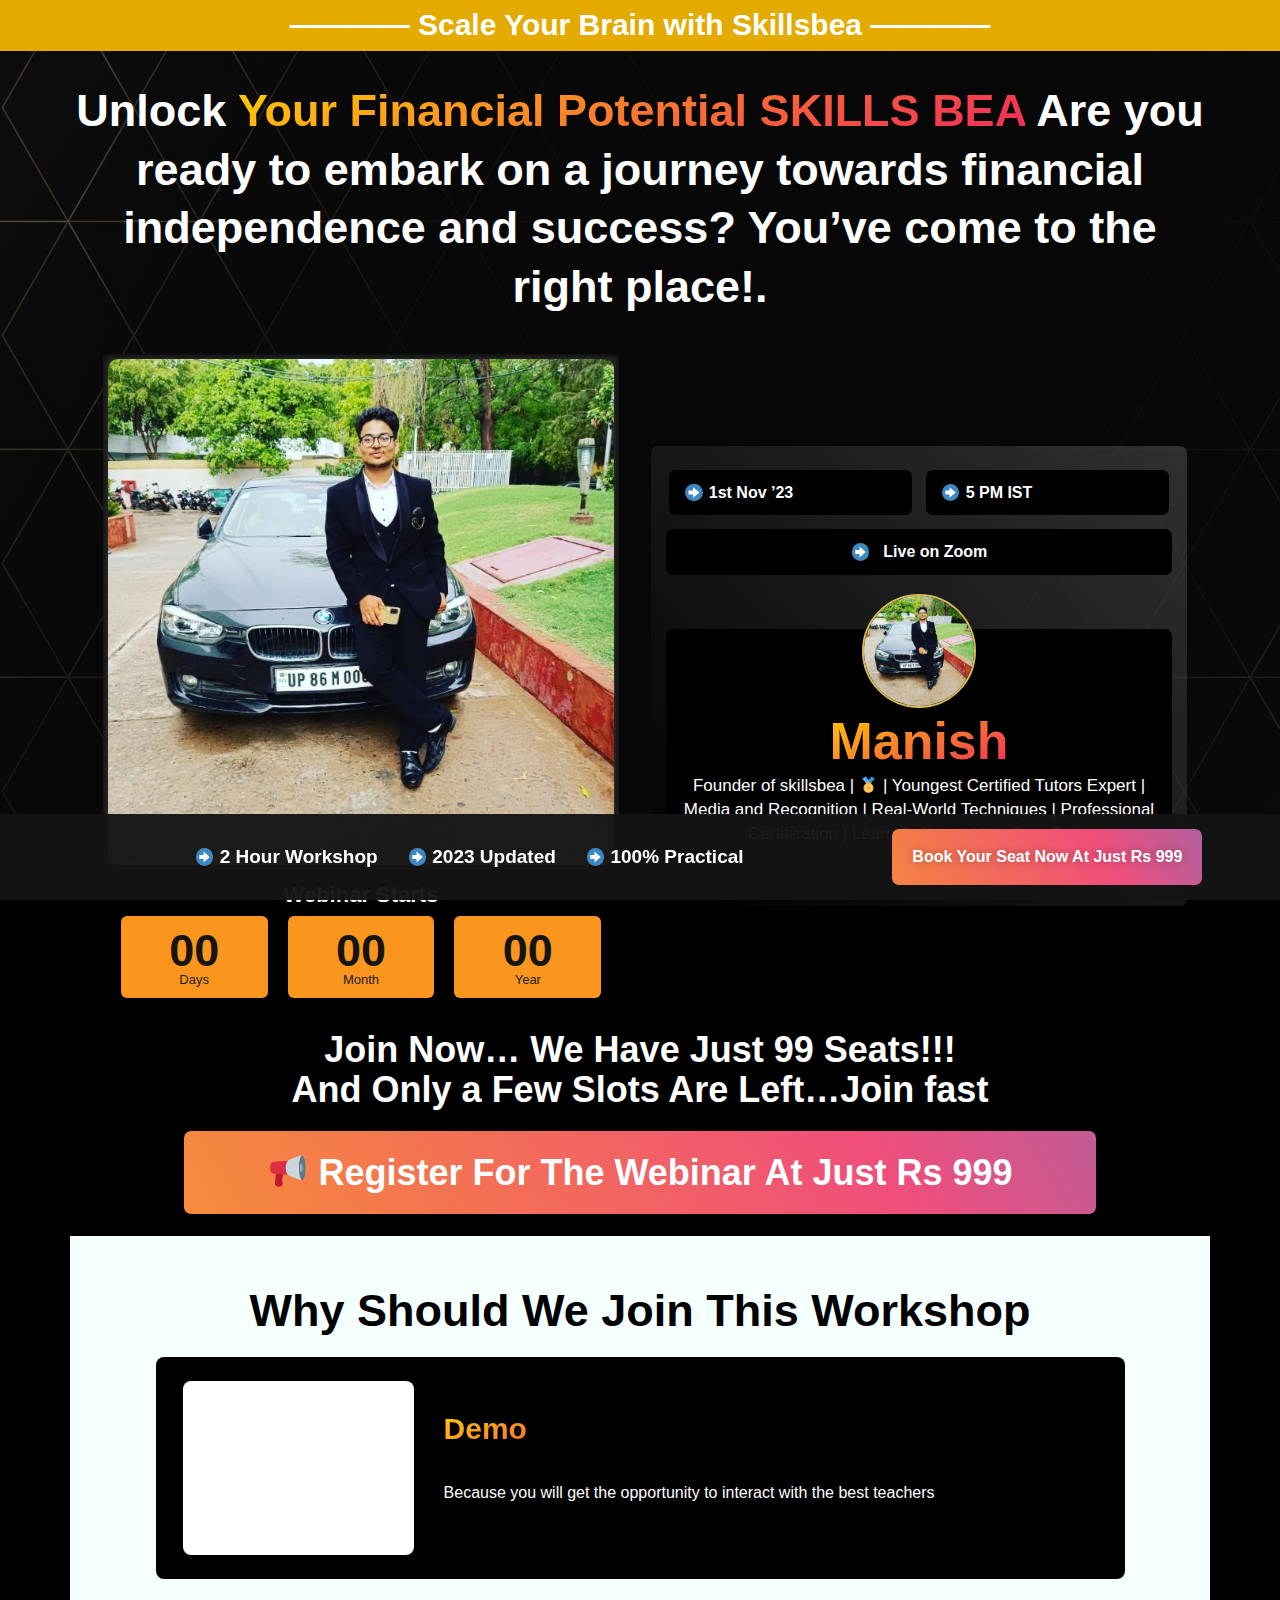
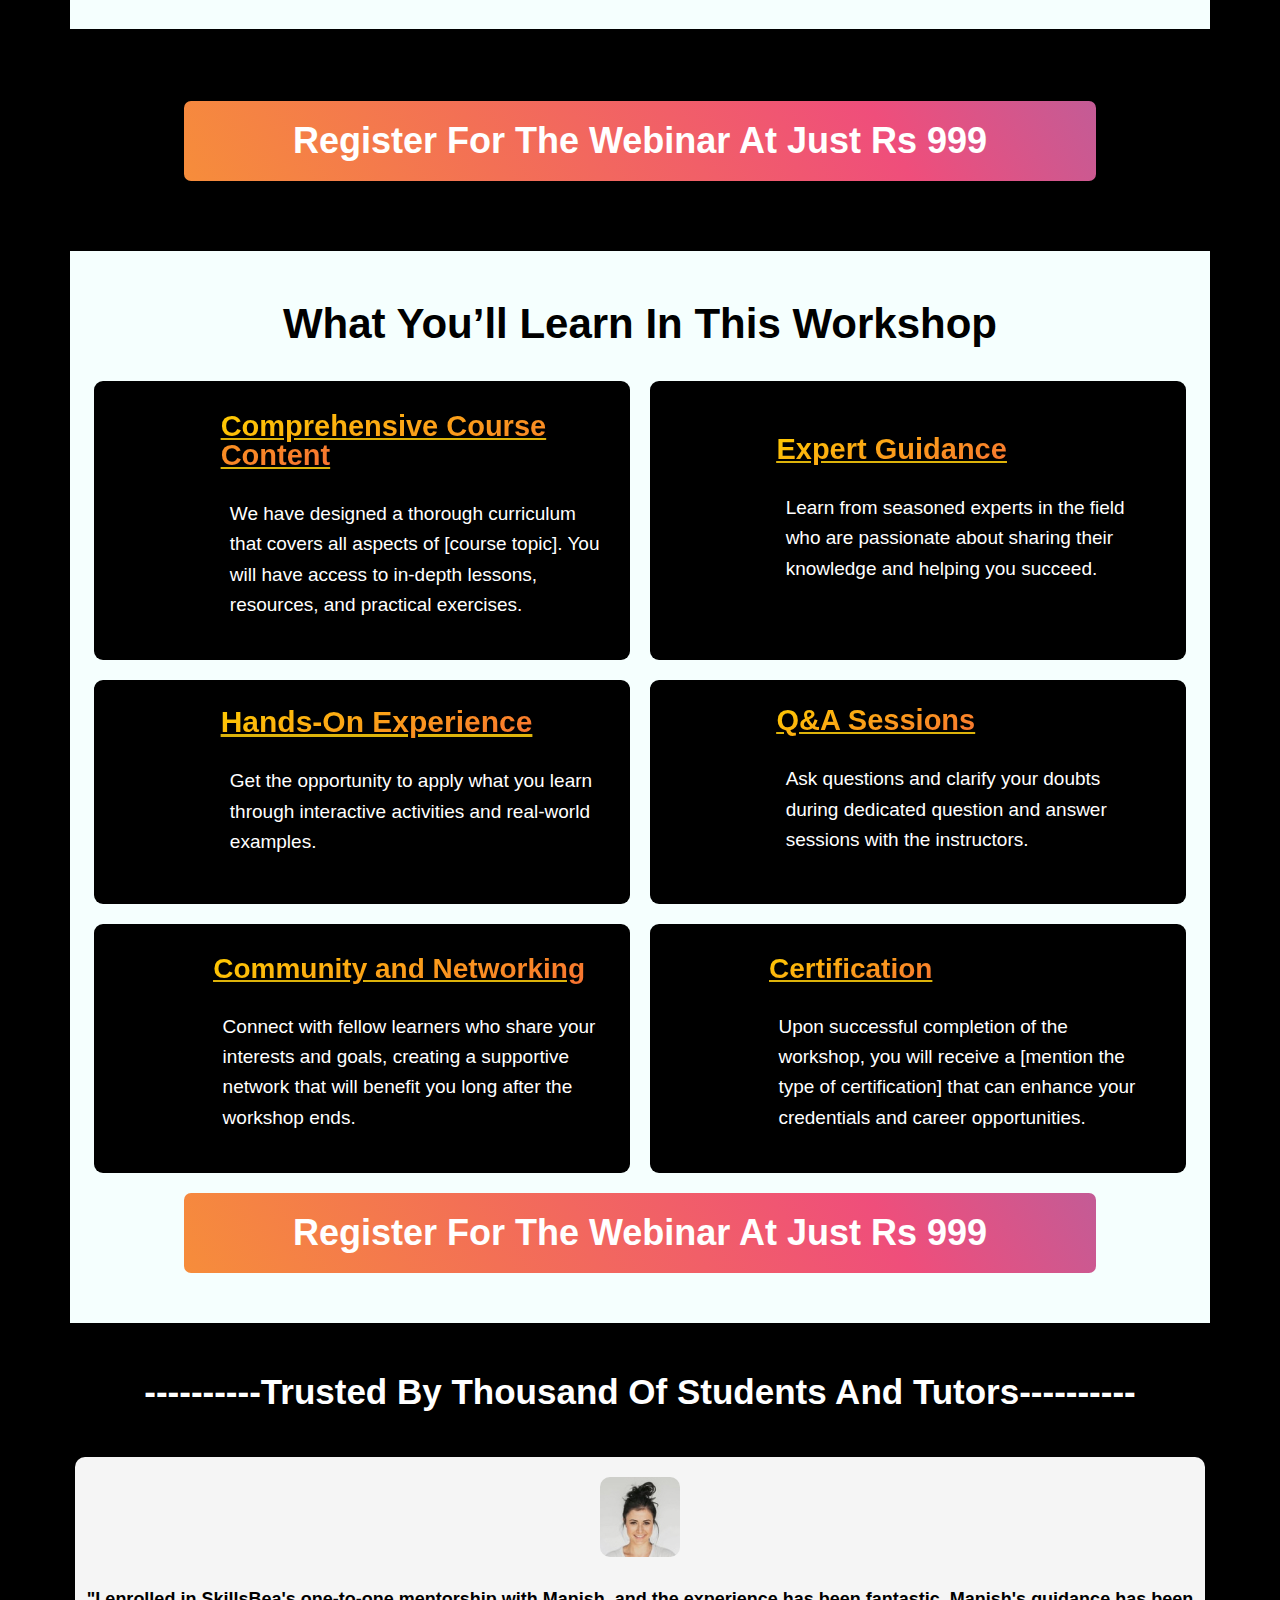
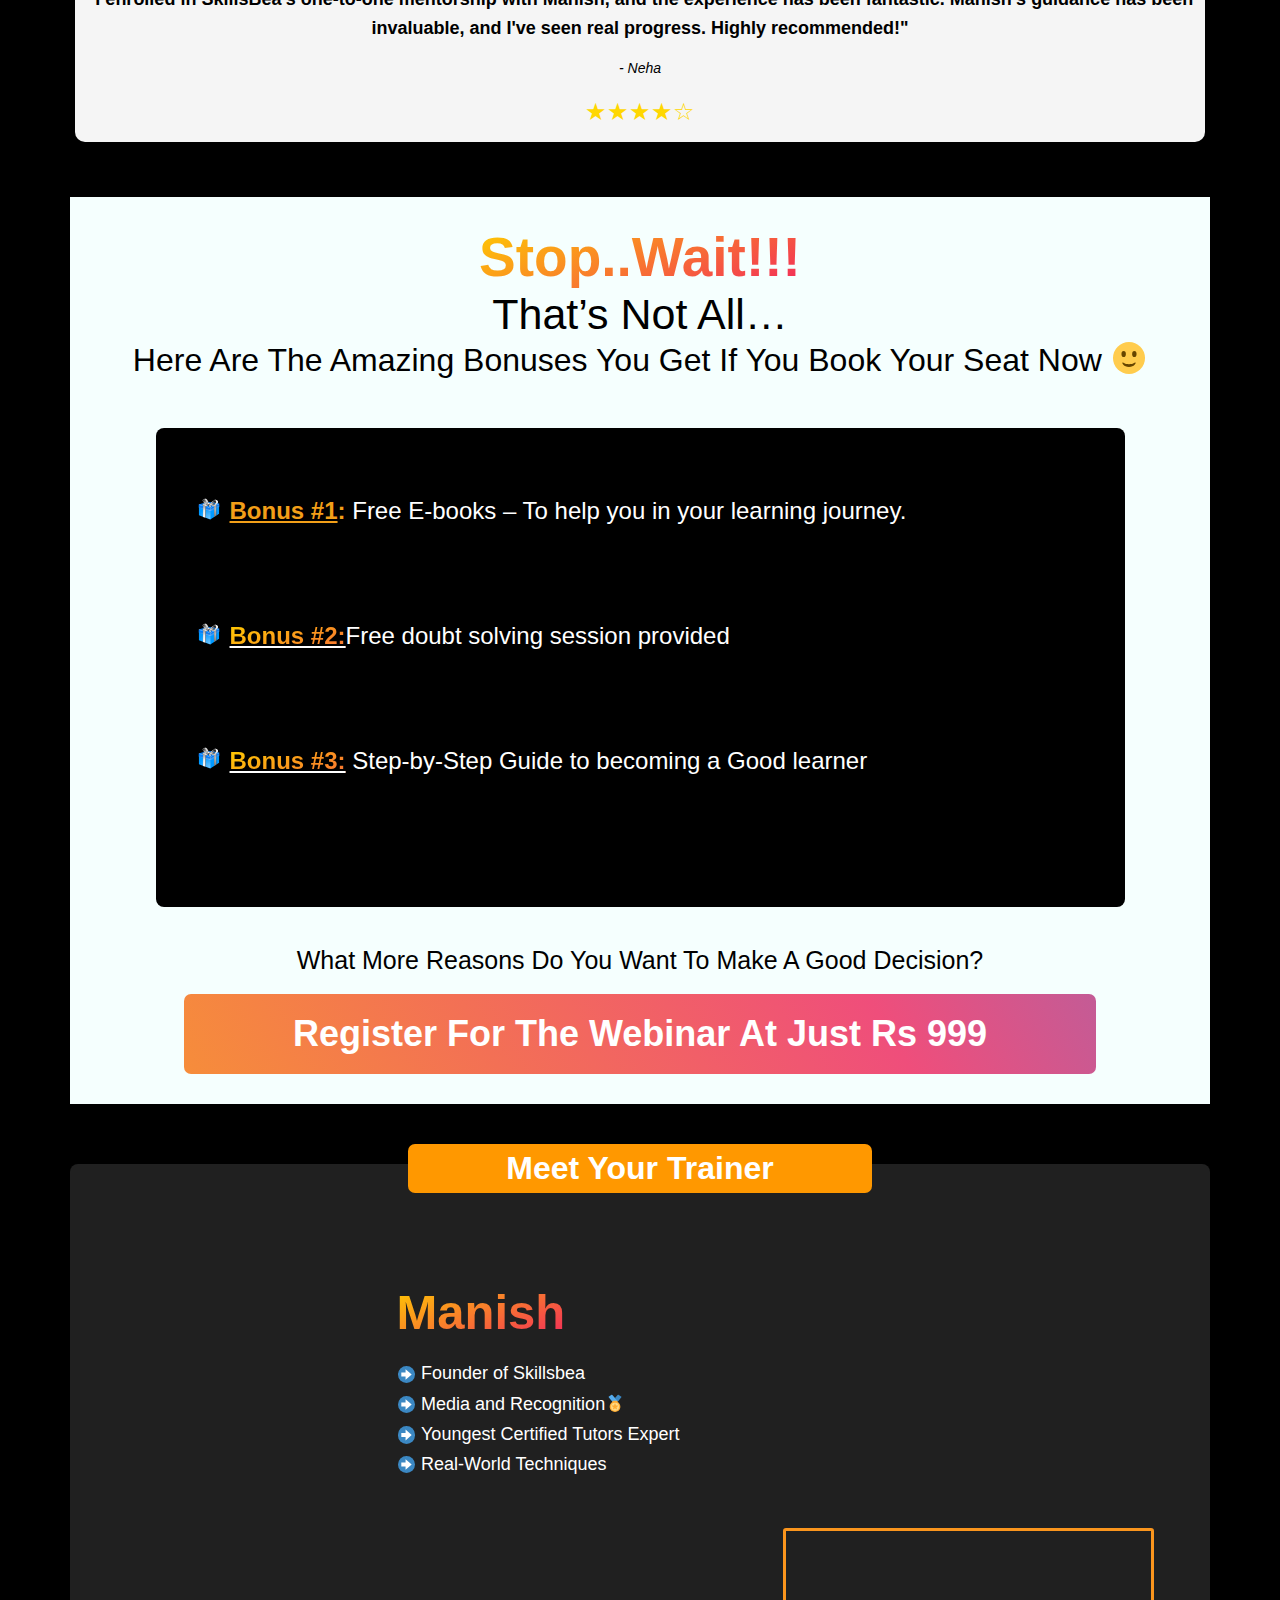
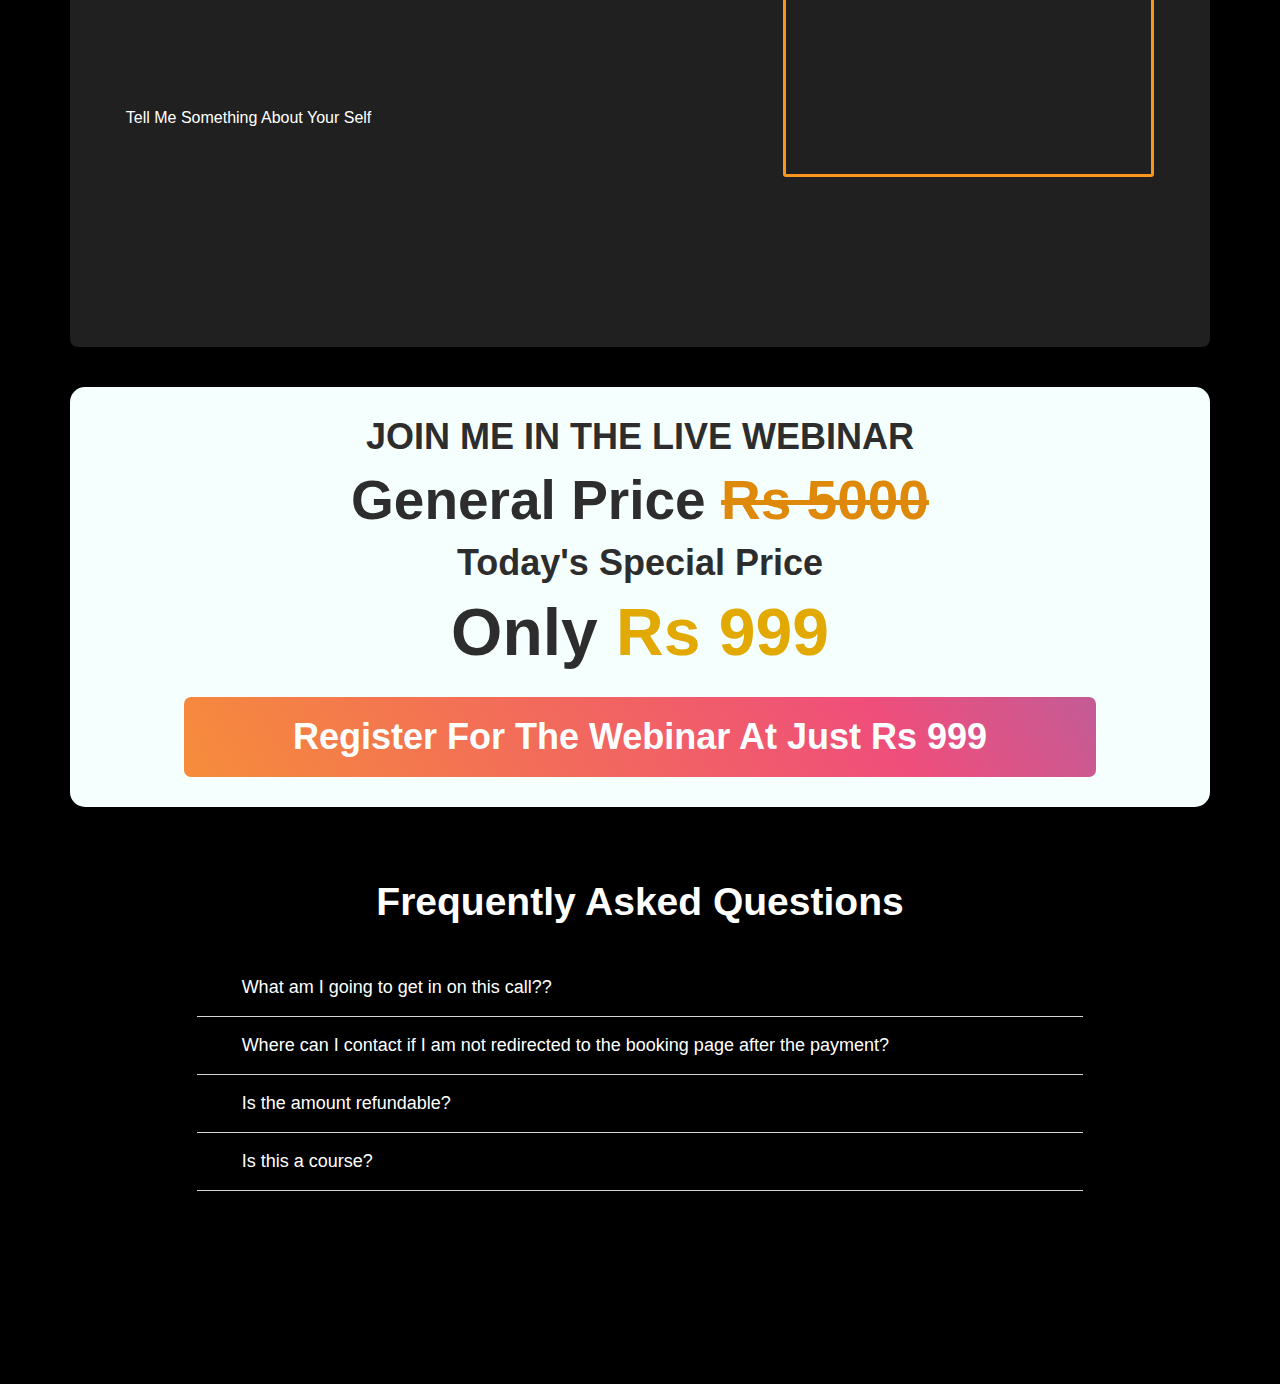
==== tr/index.html @ 65aeb789 "Add files via upload" ====
<!DOCTYPE html>

<html lang="en-US"><head><meta http-equiv="Content-Type" content="text/html; charset=UTF-8">
	
			<title>Skillsbea Workshop</title>
		<meta name="viewport" content="width=device-width, initial-scale=1">
<meta name="robots" content="max-image-preview:large">
<title>Skillsbea Workshop</title>
<link rel="dns-prefetch" href="https://www.googletagmanager.com/">
<link rel="alternate" type="application/rss+xml" title="AmrevX » Feed" href="https://lp.amrevx.in/feed/">
<link rel="alternate" type="application/rss+xml" title="AmrevX » Comments Feed" href="https://lp.amrevx.in/comments/feed/">
<script type="text/javascript" async="" src="./file/js"></script><script type="text/javascript" async="" src="./file/js(1)"></script><script type="text/javascript" async="" src="./file/js(2)"></script><script type="text/javascript" async="" src="./file/analytics.js.download"></script><script type="text/javascript" async="" src="./file/js(3)"></script><script async="" src="./file/gtm.js.download"></script><script>
window._wpemojiSettings = {"baseUrl":"https:\/\/s.w.org\/images\/core\/emoji\/14.0.0\/72x72\/","ext":".png","svgUrl":"https:\/\/s.w.org\/images\/core\/emoji\/14.0.0\/svg\/","svgExt":".svg","source":{"concatemoji":"https:\/\/lp.amrevx.in\/wp-includes\/js\/wp-emoji-release.min.js?ver=6.1.4"}};
/*! This file is auto-generated */
!function(e,a,t){var n,r,o,i=a.createElement("canvas"),p=i.getContext&&i.getContext("2d");function s(e,t){var a=String.fromCharCode,e=(p.clearRect(0,0,i.width,i.height),p.fillText(a.apply(this,e),0,0),i.toDataURL());return p.clearRect(0,0,i.width,i.height),p.fillText(a.apply(this,t),0,0),e===i.toDataURL()}function c(e){var t=a.createElement("script");t.src=e,t.defer=t.type="text/javascript",a.getElementsByTagName("head")[0].appendChild(t)}for(o=Array("flag","emoji"),t.supports={everything:!0,everythingExceptFlag:!0},r=0;r<o.length;r++)t.supports[o[r]]=function(e){if(p&&p.fillText)switch(p.textBaseline="top",p.font="600 32px Arial",e){case"flag":return s([127987,65039,8205,9895,65039],[127987,65039,8203,9895,65039])?!1:!s([55356,56826,55356,56819],[55356,56826,8203,55356,56819])&&!s([55356,57332,56128,56423,56128,56418,56128,56421,56128,56430,56128,56423,56128,56447],[55356,57332,8203,56128,56423,8203,56128,56418,8203,56128,56421,8203,56128,56430,8203,56128,56423,8203,56128,56447]);case"emoji":return!s([129777,127995,8205,129778,127999],[129777,127995,8203,129778,127999])}return!1}(o[r]),t.supports.everything=t.supports.everything&&t.supports[o[r]],"flag"!==o[r]&&(t.supports.everythingExceptFlag=t.supports.everythingExceptFlag&&t.supports[o[r]]);t.supports.everythingExceptFlag=t.supports.everythingExceptFlag&&!t.supports.flag,t.DOMReady=!1,t.readyCallback=function(){t.DOMReady=!0},t.supports.everything||(n=function(){t.readyCallback()},a.addEventListener?(a.addEventListener("DOMContentLoaded",n,!1),e.addEventListener("load",n,!1)):(e.attachEvent("onload",n),a.attachEvent("onreadystatechange",function(){"complete"===a.readyState&&t.readyCallback()})),(e=t.source||{}).concatemoji?c(e.concatemoji):e.wpemoji&&e.twemoji&&(c(e.twemoji),c(e.wpemoji)))}(window,document,window._wpemojiSettings);
</script><script src="./file/wp-emoji-release.min.js.download" type="text/javascript" defer=""></script>
<style>
img.wp-smiley,
img.emoji {
	display: inline !important;
	border: none !important;
	box-shadow: none !important;
	height: 1em !important;
	width: 1em !important;
	margin: 0 0.07em !important;
	vertical-align: -0.1em !important;
	background: none !important;
	padding: 0 !important;
}
</style>
	<style id="wp-block-library-inline-css">
:root{--wp-admin-theme-color:#007cba;--wp-admin-theme-color--rgb:0,124,186;--wp-admin-theme-color-darker-10:#006ba1;--wp-admin-theme-color-darker-10--rgb:0,107,161;--wp-admin-theme-color-darker-20:#005a87;--wp-admin-theme-color-darker-20--rgb:0,90,135;--wp-admin-border-width-focus:2px}@media (-webkit-min-device-pixel-ratio:2),(min-resolution:192dpi){:root{--wp-admin-border-width-focus:1.5px}}.wp-element-button{cursor:pointer}:root{--wp--preset--font-size--normal:16px;--wp--preset--font-size--huge:42px}:root .has-very-light-gray-background-color{background-color:#eee}:root .has-very-dark-gray-background-color{background-color:#313131}:root .has-very-light-gray-color{color:#eee}:root .has-very-dark-gray-color{color:#313131}:root .has-vivid-green-cyan-to-vivid-cyan-blue-gradient-background{background:linear-gradient(135deg,#00d084,#0693e3)}:root .has-purple-crush-gradient-background{background:linear-gradient(135deg,#34e2e4,#4721fb 50%,#ab1dfe)}:root .has-hazy-dawn-gradient-background{background:linear-gradient(135deg,#faaca8,#dad0ec)}:root .has-subdued-olive-gradient-background{background:linear-gradient(135deg,#fafae1,#67a671)}:root .has-atomic-cream-gradient-background{background:linear-gradient(135deg,#fdd79a,#004a59)}:root .has-nightshade-gradient-background{background:linear-gradient(135deg,#330968,#31cdcf)}:root .has-midnight-gradient-background{background:linear-gradient(135deg,#020381,#2874fc)}.has-regular-font-size{font-size:1em}.has-larger-font-size{font-size:2.625em}.has-normal-font-size{font-size:var(--wp--preset--font-size--normal)}.has-huge-font-size{font-size:var(--wp--preset--font-size--huge)}.has-text-align-center{text-align:center}.has-text-align-left{text-align:left}.has-text-align-right{text-align:right}#end-resizable-editor-section{display:none}.aligncenter{clear:both}.items-justified-left{justify-content:flex-start}.items-justified-center{justify-content:center}.items-justified-right{justify-content:flex-end}.items-justified-space-between{justify-content:space-between}.screen-reader-text{border:0;clip:rect(1px,1px,1px,1px);-webkit-clip-path:inset(50%);clip-path:inset(50%);height:1px;margin:-1px;overflow:hidden;padding:0;position:absolute;width:1px;word-wrap:normal!important}.screen-reader-text:focus{background-color:#ddd;clip:auto!important;-webkit-clip-path:none;clip-path:none;color:#444;display:block;font-size:1em;height:auto;left:5px;line-height:normal;padding:15px 23px 14px;text-decoration:none;top:5px;width:auto;z-index:100000}html :where(.has-border-color){border-style:solid}html :where([style*=border-top-color]){border-top-style:solid}html :where([style*=border-right-color]){border-right-style:solid}html :where([style*=border-bottom-color]){border-bottom-style:solid}html :where([style*=border-left-color]){border-left-style:solid}html :where([style*=border-width]){border-style:solid}html :where([style*=border-top-width]){border-top-style:solid}html :where([style*=border-right-width]){border-right-style:solid}html :where([style*=border-bottom-width]){border-bottom-style:solid}html :where([style*=border-left-width]){border-left-style:solid}html :where(img[class*=wp-image-]){height:auto;max-width:100%}figure{margin:0 0 1em}
</style>
<style id="global-styles-inline-css">
body{--wp--preset--color--black: #000000;--wp--preset--color--cyan-bluish-gray: #abb8c3;--wp--preset--color--white: #ffffff;--wp--preset--color--pale-pink: #f78da7;--wp--preset--color--vivid-red: #cf2e2e;--wp--preset--color--luminous-vivid-orange: #ff6900;--wp--preset--color--luminous-vivid-amber: #fcb900;--wp--preset--color--light-green-cyan: #7bdcb5;--wp--preset--color--vivid-green-cyan: #00d084;--wp--preset--color--pale-cyan-blue: #8ed1fc;--wp--preset--color--vivid-cyan-blue: #0693e3;--wp--preset--color--vivid-purple: #9b51e0;--wp--preset--color--base: #ffffff;--wp--preset--color--contrast: #000000;--wp--preset--color--primary: #9DFF20;--wp--preset--color--secondary: #345C00;--wp--preset--color--tertiary: #F6F6F6;--wp--preset--gradient--vivid-cyan-blue-to-vivid-purple: linear-gradient(135deg,rgba(6,147,227,1) 0%,rgb(155,81,224) 100%);--wp--preset--gradient--light-green-cyan-to-vivid-green-cyan: linear-gradient(135deg,rgb(122,220,180) 0%,rgb(0,208,130) 100%);--wp--preset--gradient--luminous-vivid-amber-to-luminous-vivid-orange: linear-gradient(135deg,rgba(252,185,0,1) 0%,rgba(255,105,0,1) 100%);--wp--preset--gradient--luminous-vivid-orange-to-vivid-red: linear-gradient(135deg,rgba(255,105,0,1) 0%,rgb(207,46,46) 100%);--wp--preset--gradient--very-light-gray-to-cyan-bluish-gray: linear-gradient(135deg,rgb(238,238,238) 0%,rgb(169,184,195) 100%);--wp--preset--gradient--cool-to-warm-spectrum: linear-gradient(135deg,rgb(74,234,220) 0%,rgb(151,120,209) 20%,rgb(207,42,186) 40%,rgb(238,44,130) 60%,rgb(251,105,98) 80%,rgb(254,248,76) 100%);--wp--preset--gradient--blush-light-purple: linear-gradient(135deg,rgb(255,206,236) 0%,rgb(152,150,240) 100%);--wp--preset--gradient--blush-bordeaux: linear-gradient(135deg,rgb(254,205,165) 0%,rgb(254,45,45) 50%,rgb(107,0,62) 100%);--wp--preset--gradient--luminous-dusk: linear-gradient(135deg,rgb(255,203,112) 0%,rgb(199,81,192) 50%,rgb(65,88,208) 100%);--wp--preset--gradient--pale-ocean: linear-gradient(135deg,rgb(255,245,203) 0%,rgb(182,227,212) 50%,rgb(51,167,181) 100%);--wp--preset--gradient--electric-grass: linear-gradient(135deg,rgb(202,248,128) 0%,rgb(113,206,126) 100%);--wp--preset--gradient--midnight: linear-gradient(135deg,rgb(2,3,129) 0%,rgb(40,116,252) 100%);--wp--preset--duotone--dark-grayscale: url('#wp-duotone-dark-grayscale');--wp--preset--duotone--grayscale: url('#wp-duotone-grayscale');--wp--preset--duotone--purple-yellow: url('#wp-duotone-purple-yellow');--wp--preset--duotone--blue-red: url('#wp-duotone-blue-red');--wp--preset--duotone--midnight: url('#wp-duotone-midnight');--wp--preset--duotone--magenta-yellow: url('#wp-duotone-magenta-yellow');--wp--preset--duotone--purple-green: url('#wp-duotone-purple-green');--wp--preset--duotone--blue-orange: url('#wp-duotone-blue-orange');--wp--preset--font-size--small: clamp(0.875rem, 0.875rem + ((1vw - 0.48rem) * 0.24), 1rem);--wp--preset--font-size--medium: clamp(1rem, 1rem + ((1vw - 0.48rem) * 0.24), 1.125rem);--wp--preset--font-size--large: clamp(1.75rem, 1.75rem + ((1vw - 0.48rem) * 0.24), 1.875rem);--wp--preset--font-size--x-large: 2.25rem;--wp--preset--font-size--xx-large: clamp(4rem, 4rem + ((1vw - 0.48rem) * 11.538), 10rem);--wp--preset--font-family--dm-sans: "DM Sans", sans-serif;--wp--preset--font-family--ibm-plex-mono: 'IBM Plex Mono', monospace;--wp--preset--font-family--inter: "Inter", sans-serif;--wp--preset--font-family--system-font: -apple-system,BlinkMacSystemFont,"Segoe UI",Roboto,Oxygen-Sans,Ubuntu,Cantarell,"Helvetica Neue",sans-serif;--wp--preset--font-family--source-serif-pro: "Source Serif Pro", serif;--wp--preset--spacing--30: clamp(1.5rem, 5vw, 2rem);--wp--preset--spacing--40: clamp(1.8rem, 1.8rem + ((1vw - 0.48rem) * 2.885), 3rem);--wp--preset--spacing--50: clamp(2.5rem, 8vw, 4.5rem);--wp--preset--spacing--60: clamp(3.75rem, 10vw, 7rem);--wp--preset--spacing--70: clamp(5rem, 5.25rem + ((1vw - 0.48rem) * 9.096), 8rem);--wp--preset--spacing--80: clamp(7rem, 14vw, 11rem);}body { margin: 0;--wp--style--global--content-size: 650px;--wp--style--global--wide-size: 1200px; }.wp-site-blocks { padding-top: var(--wp--style--root--padding-top); padding-bottom: var(--wp--style--root--padding-bottom); }.has-global-padding { padding-right: var(--wp--style--root--padding-right); padding-left: var(--wp--style--root--padding-left); }.has-global-padding :where(.has-global-padding) { padding-right: 0; padding-left: 0; }.has-global-padding > .alignfull { margin-right: calc(var(--wp--style--root--padding-right) * -1); margin-left: calc(var(--wp--style--root--padding-left) * -1); }.has-global-padding :where(.has-global-padding) > .alignfull { margin-right: 0; margin-left: 0; }.has-global-padding > .alignfull:where(:not(.has-global-padding)) > :where([class*="wp-block-"]:not(.alignfull):not([class*="__"]),p,h1,h2,h3,h4,h5,h6,ul,ol) { padding-right: var(--wp--style--root--padding-right); padding-left: var(--wp--style--root--padding-left); }.has-global-padding :where(.has-global-padding) > .alignfull:where(:not(.has-global-padding)) > :where([class*="wp-block-"]:not(.alignfull):not([class*="__"]),p,h1,h2,h3,h4,h5,h6,ul,ol) { padding-right: 0; padding-left: 0; }.wp-site-blocks > .alignleft { float: left; margin-right: 2em; }.wp-site-blocks > .alignright { float: right; margin-left: 2em; }.wp-site-blocks > .aligncenter { justify-content: center; margin-left: auto; margin-right: auto; }.wp-site-blocks > * { margin-block-start: 0; margin-block-end: 0; }.wp-site-blocks > * + * { margin-block-start: 1.5rem; }body { --wp--style--block-gap: 1.5rem; }body .is-layout-flow > *{margin-block-start: 0;margin-block-end: 0;}body .is-layout-flow > * + *{margin-block-start: 1.5rem;margin-block-end: 0;}body .is-layout-constrained > *{margin-block-start: 0;margin-block-end: 0;}body .is-layout-constrained > * + *{margin-block-start: 1.5rem;margin-block-end: 0;}body .is-layout-flex{gap: 1.5rem;}body .is-layout-flow > .alignleft{float: left;margin-inline-start: 0;margin-inline-end: 2em;}body .is-layout-flow > .alignright{float: right;margin-inline-start: 2em;margin-inline-end: 0;}body .is-layout-flow > .aligncenter{margin-left: auto !important;margin-right: auto !important;}body .is-layout-constrained > .alignleft{float: left;margin-inline-start: 0;margin-inline-end: 2em;}body .is-layout-constrained > .alignright{float: right;margin-inline-start: 2em;margin-inline-end: 0;}body .is-layout-constrained > .aligncenter{margin-left: auto !important;margin-right: auto !important;}body .is-layout-constrained > :where(:not(.alignleft):not(.alignright):not(.alignfull)){max-width: var(--wp--style--global--content-size);margin-left: auto !important;margin-right: auto !important;}body .is-layout-constrained > .alignwide{max-width: var(--wp--style--global--wide-size);}body .is-layout-flex{display: flex;}body .is-layout-flex{flex-wrap: wrap;align-items: center;}body .is-layout-flex > *{margin: 0;}body{background-color: var(--wp--preset--color--base);color: var(--wp--preset--color--contrast);font-family: var(--wp--preset--font-family--system-font);font-size: var(--wp--preset--font-size--medium);line-height: 1.6;--wp--style--root--padding-top: var(--wp--preset--spacing--40);--wp--style--root--padding-right: var(--wp--preset--spacing--30);--wp--style--root--padding-bottom: var(--wp--preset--spacing--40);--wp--style--root--padding-left: var(--wp--preset--spacing--30);}a:where(:not(.wp-element-button)){color: var(--wp--preset--color--contrast);text-decoration: underline;}a:where(:not(.wp-element-button)):hover{text-decoration: none;}a:where(:not(.wp-element-button)):focus{text-decoration: underline dashed;}a:where(:not(.wp-element-button)):active{color: var(--wp--preset--color--secondary);text-decoration: none;}h1, h2, h3, h4, h5, h6{font-weight: 400;line-height: 1.4;}h1{font-size: clamp(2.719rem, 2.719rem + ((1vw - 0.48rem) * 1.742), 3.625rem);line-height: 1.2;}h2{font-size: clamp(2.625rem, calc(2.625rem + ((1vw - 0.48rem) * 8.4135)), 3.25rem);line-height: 1.2;}h3{font-size: var(--wp--preset--font-size--x-large);}h4{font-size: var(--wp--preset--font-size--large);}h5{font-size: var(--wp--preset--font-size--medium);font-weight: 700;text-transform: uppercase;}h6{font-size: var(--wp--preset--font-size--medium);text-transform: uppercase;}.wp-element-button, .wp-block-button__link{background-color: var(--wp--preset--color--primary);border-radius: 0;border-width: 0;color: var(--wp--preset--color--contrast);font-family: inherit;font-size: inherit;line-height: inherit;padding: calc(0.667em + 2px) calc(1.333em + 2px);text-decoration: none;}.wp-element-button:visited, .wp-block-button__link:visited{color: var(--wp--preset--color--contrast);}.wp-element-button:hover, .wp-block-button__link:hover{background-color: var(--wp--preset--color--contrast);color: var(--wp--preset--color--base);}.wp-element-button:focus, .wp-block-button__link:focus{background-color: var(--wp--preset--color--contrast);color: var(--wp--preset--color--base);}.wp-element-button:active, .wp-block-button__link:active{background-color: var(--wp--preset--color--secondary);color: var(--wp--preset--color--base);}.has-black-color{color: var(--wp--preset--color--black) !important;}.has-cyan-bluish-gray-color{color: var(--wp--preset--color--cyan-bluish-gray) !important;}.has-white-color{color: var(--wp--preset--color--white) !important;}.has-pale-pink-color{color: var(--wp--preset--color--pale-pink) !important;}.has-vivid-red-color{color: var(--wp--preset--color--vivid-red) !important;}.has-luminous-vivid-orange-color{color: var(--wp--preset--color--luminous-vivid-orange) !important;}.has-luminous-vivid-amber-color{color: var(--wp--preset--color--luminous-vivid-amber) !important;}.has-light-green-cyan-color{color: var(--wp--preset--color--light-green-cyan) !important;}.has-vivid-green-cyan-color{color: var(--wp--preset--color--vivid-green-cyan) !important;}.has-pale-cyan-blue-color{color: var(--wp--preset--color--pale-cyan-blue) !important;}.has-vivid-cyan-blue-color{color: var(--wp--preset--color--vivid-cyan-blue) !important;}.has-vivid-purple-color{color: var(--wp--preset--color--vivid-purple) !important;}.has-base-color{color: var(--wp--preset--color--base) !important;}.has-contrast-color{color: var(--wp--preset--color--contrast) !important;}.has-primary-color{color: var(--wp--preset--color--primary) !important;}.has-secondary-color{color: var(--wp--preset--color--secondary) !important;}.has-tertiary-color{color: var(--wp--preset--color--tertiary) !important;}.has-black-background-color{background-color: var(--wp--preset--color--black) !important;}.has-cyan-bluish-gray-background-color{background-color: var(--wp--preset--color--cyan-bluish-gray) !important;}.has-white-background-color{background-color: var(--wp--preset--color--white) !important;}.has-pale-pink-background-color{background-color: var(--wp--preset--color--pale-pink) !important;}.has-vivid-red-background-color{background-color: var(--wp--preset--color--vivid-red) !important;}.has-luminous-vivid-orange-background-color{background-color: var(--wp--preset--color--luminous-vivid-orange) !important;}.has-luminous-vivid-amber-background-color{background-color: var(--wp--preset--color--luminous-vivid-amber) !important;}.has-light-green-cyan-background-color{background-color: var(--wp--preset--color--light-green-cyan) !important;}.has-vivid-green-cyan-background-color{background-color: var(--wp--preset--color--vivid-green-cyan) !important;}.has-pale-cyan-blue-background-color{background-color: var(--wp--preset--color--pale-cyan-blue) !important;}.has-vivid-cyan-blue-background-color{background-color: var(--wp--preset--color--vivid-cyan-blue) !important;}.has-vivid-purple-background-color{background-color: var(--wp--preset--color--vivid-purple) !important;}.has-base-background-color{background-color: var(--wp--preset--color--base) !important;}.has-contrast-background-color{background-color: var(--wp--preset--color--contrast) !important;}.has-primary-background-color{background-color: var(--wp--preset--color--primary) !important;}.has-secondary-background-color{background-color: var(--wp--preset--color--secondary) !important;}.has-tertiary-background-color{background-color: var(--wp--preset--color--tertiary) !important;}.has-black-border-color{border-color: var(--wp--preset--color--black) !important;}.has-cyan-bluish-gray-border-color{border-color: var(--wp--preset--color--cyan-bluish-gray) !important;}.has-white-border-color{border-color: var(--wp--preset--color--white) !important;}.has-pale-pink-border-color{border-color: var(--wp--preset--color--pale-pink) !important;}.has-vivid-red-border-color{border-color: var(--wp--preset--color--vivid-red) !important;}.has-luminous-vivid-orange-border-color{border-color: var(--wp--preset--color--luminous-vivid-orange) !important;}.has-luminous-vivid-amber-border-color{border-color: var(--wp--preset--color--luminous-vivid-amber) !important;}.has-light-green-cyan-border-color{border-color: var(--wp--preset--color--light-green-cyan) !important;}.has-vivid-green-cyan-border-color{border-color: var(--wp--preset--color--vivid-green-cyan) !important;}.has-pale-cyan-blue-border-color{border-color: var(--wp--preset--color--pale-cyan-blue) !important;}.has-vivid-cyan-blue-border-color{border-color: var(--wp--preset--color--vivid-cyan-blue) !important;}.has-vivid-purple-border-color{border-color: var(--wp--preset--color--vivid-purple) !important;}.has-base-border-color{border-color: var(--wp--preset--color--base) !important;}.has-contrast-border-color{border-color: var(--wp--preset--color--contrast) !important;}.has-primary-border-color{border-color: var(--wp--preset--color--primary) !important;}.has-secondary-border-color{border-color: var(--wp--preset--color--secondary) !important;}.has-tertiary-border-color{border-color: var(--wp--preset--color--tertiary) !important;}.has-vivid-cyan-blue-to-vivid-purple-gradient-background{background: var(--wp--preset--gradient--vivid-cyan-blue-to-vivid-purple) !important;}.has-light-green-cyan-to-vivid-green-cyan-gradient-background{background: var(--wp--preset--gradient--light-green-cyan-to-vivid-green-cyan) !important;}.has-luminous-vivid-amber-to-luminous-vivid-orange-gradient-background{background: var(--wp--preset--gradient--luminous-vivid-amber-to-luminous-vivid-orange) !important;}.has-luminous-vivid-orange-to-vivid-red-gradient-background{background: var(--wp--preset--gradient--luminous-vivid-orange-to-vivid-red) !important;}.has-very-light-gray-to-cyan-bluish-gray-gradient-background{background: var(--wp--preset--gradient--very-light-gray-to-cyan-bluish-gray) !important;}.has-cool-to-warm-spectrum-gradient-background{background: var(--wp--preset--gradient--cool-to-warm-spectrum) !important;}.has-blush-light-purple-gradient-background{background: var(--wp--preset--gradient--blush-light-purple) !important;}.has-blush-bordeaux-gradient-background{background: var(--wp--preset--gradient--blush-bordeaux) !important;}.has-luminous-dusk-gradient-background{background: var(--wp--preset--gradient--luminous-dusk) !important;}.has-pale-ocean-gradient-background{background: var(--wp--preset--gradient--pale-ocean) !important;}.has-electric-grass-gradient-background{background: var(--wp--preset--gradient--electric-grass) !important;}.has-midnight-gradient-background{background: var(--wp--preset--gradient--midnight) !important;}.has-small-font-size{font-size: var(--wp--preset--font-size--small) !important;}.has-medium-font-size{font-size: var(--wp--preset--font-size--medium) !important;}.has-large-font-size{font-size: var(--wp--preset--font-size--large) !important;}.has-x-large-font-size{font-size: var(--wp--preset--font-size--x-large) !important;}.has-xx-large-font-size{font-size: var(--wp--preset--font-size--xx-large) !important;}.has-dm-sans-font-family{font-family: var(--wp--preset--font-family--dm-sans) !important;}.has-ibm-plex-mono-font-family{font-family: var(--wp--preset--font-family--ibm-plex-mono) !important;}.has-inter-font-family{font-family: var(--wp--preset--font-family--inter) !important;}.has-system-font-font-family{font-family: var(--wp--preset--font-family--system-font) !important;}.has-source-serif-pro-font-family{font-family: var(--wp--preset--font-family--source-serif-pro) !important;}
</style>
<style id="wp-webfonts-inline-css">
@font-face{font-family:"DM Sans";font-style:normal;font-weight:400;font-display:fallback;src:local("DM Sans"), url('/wp-content/themes/twentytwentythree/assets/fonts/dm-sans/DMSans-Regular.woff2') format('woff2');font-stretch:normal;}@font-face{font-family:"DM Sans";font-style:italic;font-weight:400;font-display:fallback;src:local("DM Sans"), url('/wp-content/themes/twentytwentythree/assets/fonts/dm-sans/DMSans-Regular-Italic.woff2') format('woff2');font-stretch:normal;}@font-face{font-family:"DM Sans";font-style:normal;font-weight:700;font-display:fallback;src:local("DM Sans"), url('/wp-content/themes/twentytwentythree/assets/fonts/dm-sans/DMSans-Bold.woff2') format('woff2');font-stretch:normal;}@font-face{font-family:"DM Sans";font-style:italic;font-weight:700;font-display:fallback;src:local("DM Sans"), url('/wp-content/themes/twentytwentythree/assets/fonts/dm-sans/DMSans-Bold-Italic.woff2') format('woff2');font-stretch:normal;}@font-face{font-family:"IBM Plex Mono";font-style:normal;font-weight:300;font-display:block;src:local("IBM Plex Mono"), url('/wp-content/themes/twentytwentythree/assets/fonts/ibm-plex-mono/IBMPlexMono-Light.woff2') format('woff2');font-stretch:normal;}@font-face{font-family:"IBM Plex Mono";font-style:normal;font-weight:400;font-display:block;src:local("IBM Plex Mono"), url('/wp-content/themes/twentytwentythree/assets/fonts/ibm-plex-mono/IBMPlexMono-Regular.woff2') format('woff2');font-stretch:normal;}@font-face{font-family:"IBM Plex Mono";font-style:italic;font-weight:400;font-display:block;src:local("IBM Plex Mono"), url('/wp-content/themes/twentytwentythree/assets/fonts/ibm-plex-mono/IBMPlexMono-Italic.woff2') format('woff2');font-stretch:normal;}@font-face{font-family:"IBM Plex Mono";font-style:normal;font-weight:700;font-display:block;src:local("IBM Plex Mono"), url('/wp-content/themes/twentytwentythree/assets/fonts/ibm-plex-mono/IBMPlexMono-Bold.woff2') format('woff2');font-stretch:normal;}@font-face{font-family:Inter;font-style:normal;font-weight:200 900;font-display:fallback;src:local(Inter), url('/wp-content/themes/twentytwentythree/assets/fonts/inter/Inter-VariableFont_slnt,wght.ttf') format('truetype');font-stretch:normal;}@font-face{font-family:"Source Serif Pro";font-style:normal;font-weight:200 900;font-display:fallback;src:local("Source Serif Pro"), url('/wp-content/themes/twentytwentythree/assets/fonts/source-serif-pro/SourceSerif4Variable-Roman.ttf.woff2') format('woff2');font-stretch:normal;}@font-face{font-family:"Source Serif Pro";font-style:italic;font-weight:200 900;font-display:fallback;src:local("Source Serif Pro"), url('/wp-content/themes/twentytwentythree/assets/fonts/source-serif-pro/SourceSerif4Variable-Italic.ttf.woff2') format('woff2');font-stretch:normal;}
</style>
<link rel="stylesheet" id="elementor-icons-css" href="./file/elementor-icons.min.css" media="all">
<link rel="stylesheet" id="elementor-frontend-css" href="./file/frontend-lite.min.css" media="all">
<link rel="stylesheet" id="swiper-css" href="./file/swiper.min.css" media="all">
<link rel="stylesheet" id="elementor-post-6-css" href="./file/post-6.css" media="all">
<link rel="stylesheet" id="elementor-pro-css" href="./file/frontend-lite.min(1).css" media="all">
<link rel="stylesheet" id="elementor-global-css" href="./file/global.css" media="all">
<link rel="stylesheet" id="elementor-post-73-css" href="./file/post-73.css" media="all">
<link rel="stylesheet" id="google-fonts-1-css" href="./file/css" media="all">
<link rel="stylesheet" id="elementor-icons-shared-0-css" href="./file/fontawesome.min.css" media="all">
<link rel="stylesheet" id="elementor-icons-fa-regular-css" href="./file/regular.min.css" media="all">
<link rel="stylesheet" id="elementor-icons-fa-solid-css" href="./file/solid.min.css" media="all">
<link rel="preconnect" href="https://fonts.gstatic.com/" crossorigin="">
<!-- Google Analytics snippet added by Site Kit -->
<script src="./file/js(4)" id="google_gtagjs-js" async=""></script>
<script id="google_gtagjs-js-after">
window.dataLayer = window.dataLayer || [];function gtag(){dataLayer.push(arguments);}
gtag('set', 'linker', {"domains":["lp.amrevx.in"]} );
gtag("js", new Date());
gtag("set", "developer_id.dZTNiMT", true);
gtag("config", "UA-263322358-1", {"anonymize_ip":true});
gtag("config", "G-0M6LSVZ3F4");
</script>

<!-- End Google Analytics snippet added by Site Kit -->
<link rel="https://api.w.org/" href="https://lp.amrevx.in/wp-json/"><link rel="alternate" type="application/json" href="https://lp.amrevx.in/wp-json/wp/v2/pages/73"><link rel="EditURI" type="application/rsd+xml" title="RSD" href="https://lp.amrevx.in/xmlrpc.php?rsd">
<link rel="wlwmanifest" type="application/wlwmanifest+xml" href="https://lp.amrevx.in/wp-includes/wlwmanifest.xml">
<meta name="generator" content="WordPress 6.1.4">
<meta name="generator" content="Site Kit by Google 1.96.0"><meta name="generator" content="Elementor 3.11.5; features: e_dom_optimization, e_optimized_assets_loading, e_optimized_css_loading, a11y_improvements, additional_custom_breakpoints; settings: css_print_method-external, google_font-enabled, font_display-swap">
<!-- Google tag (gtag.js) -->
<script async="" src="./file/js(5)"></script>
<script>
  window.dataLayer = window.dataLayer || [];
  function gtag(){dataLayer.push(arguments);}
  gtag('js', new Date());

  gtag('config', 'AW-11128250021');
</script>
<!-- Google Tag Manager -->
<script>(function(w,d,s,l,i){w[l]=w[l]||[];w[l].push({'gtm.start':
new Date().getTime(),event:'gtm.js'});var f=d.getElementsByTagName(s)[0],
j=d.createElement(s),dl=l!='dataLayer'?'&l='+l:'';j.async=true;j.src=
'https://www.googletagmanager.com/gtm.js?id='+i+dl;f.parentNode.insertBefore(j,f);
})(window,document,'script','dataLayer','GTM-59PFCCGV');</script>
<!-- End Google Tag Manager -->
	<meta name="viewport" content="width=device-width, initial-scale=1.0, viewport-fit=cover"><meta http-equiv="origin-trial" content="AymqwRC7u88Y4JPvfIF2F37QKylC04248hLCdJAsh8xgOfe/dVJPV3XS3wLFca1ZMVOtnBfVjaCMTVudWM//5g4AAAB7eyJvcmlnaW4iOiJodHRwczovL3d3dy5nb29nbGV0YWdtYW5hZ2VyLmNvbTo0NDMiLCJmZWF0dXJlIjoiUHJpdmFjeVNhbmRib3hBZHNBUElzIiwiZXhwaXJ5IjoxNjk1MTY3OTk5LCJpc1RoaXJkUGFydHkiOnRydWV9"><script type="text/javascript" async="" src="./file/f.txt"></script><meta http-equiv="origin-trial" content="AymqwRC7u88Y4JPvfIF2F37QKylC04248hLCdJAsh8xgOfe/dVJPV3XS3wLFca1ZMVOtnBfVjaCMTVudWM//5g4AAAB7eyJvcmlnaW4iOiJodHRwczovL3d3dy5nb29nbGV0YWdtYW5hZ2VyLmNvbTo0NDMiLCJmZWF0dXJlIjoiUHJpdmFjeVNhbmRib3hBZHNBUElzIiwiZXhwaXJ5IjoxNjk1MTY3OTk5LCJpc1RoaXJkUGFydHkiOnRydWV9"><meta http-equiv="origin-trial" content="AymqwRC7u88Y4JPvfIF2F37QKylC04248hLCdJAsh8xgOfe/dVJPV3XS3wLFca1ZMVOtnBfVjaCMTVudWM//5g4AAAB7eyJvcmlnaW4iOiJodHRwczovL3d3dy5nb29nbGV0YWdtYW5hZ2VyLmNvbTo0NDMiLCJmZWF0dXJlIjoiUHJpdmFjeVNhbmRib3hBZHNBUElzIiwiZXhwaXJ5IjoxNjk1MTY3OTk5LCJpc1RoaXJkUGFydHkiOnRydWV9"><meta http-equiv="origin-trial" content="A+xK4jmZTgh1KBVry/UZKUE3h6Dr9HPPioFS4KNCzify+KEoOii7z/[base64]"><script attributionsrc="" type="text/javascript" async="" src="./file/f(1).txt"></script><meta http-equiv="origin-trial" content="AymqwRC7u88Y4JPvfIF2F37QKylC04248hLCdJAsh8xgOfe/dVJPV3XS3wLFca1ZMVOtnBfVjaCMTVudWM//5g4AAAB7eyJvcmlnaW4iOiJodHRwczovL3d3dy5nb29nbGV0YWdtYW5hZ2VyLmNvbTo0NDMiLCJmZWF0dXJlIjoiUHJpdmFjeVNhbmRib3hBZHNBUElzIiwiZXhwaXJ5IjoxNjk1MTY3OTk5LCJpc1RoaXJkUGFydHkiOnRydWV9"><meta http-equiv="origin-trial" content="AymqwRC7u88Y4JPvfIF2F37QKylC04248hLCdJAsh8xgOfe/dVJPV3XS3wLFca1ZMVOtnBfVjaCMTVudWM//5g4AAAB7eyJvcmlnaW4iOiJodHRwczovL3d3dy5nb29nbGV0YWdtYW5hZ2VyLmNvbTo0NDMiLCJmZWF0dXJlIjoiUHJpdmFjeVNhbmRib3hBZHNBUElzIiwiZXhwaXJ5IjoxNjk1MTY3OTk5LCJpc1RoaXJkUGFydHkiOnRydWV9"><meta http-equiv="origin-trial" content="AymqwRC7u88Y4JPvfIF2F37QKylC04248hLCdJAsh8xgOfe/dVJPV3XS3wLFca1ZMVOtnBfVjaCMTVudWM//5g4AAAB7eyJvcmlnaW4iOiJodHRwczovL3d3dy5nb29nbGV0YWdtYW5hZ2VyLmNvbTo0NDMiLCJmZWF0dXJlIjoiUHJpdmFjeVNhbmRib3hBZHNBUElzIiwiZXhwaXJ5IjoxNjk1MTY3OTk5LCJpc1RoaXJkUGFydHkiOnRydWV9"></head>
<body class="page-template page-template-elementor_canvas page page-id-73 wp-embed-responsive elementor-default elementor-template-canvas elementor-kit-6 elementor-page elementor-page-73 e--ua-blink e--ua-chrome e--ua-webkit" data-elementor-device-mode="desktop">
	<svg xmlns="http://www.w3.org/2000/svg" viewBox="0 0 0 0" width="0" height="0" focusable="false" role="none" style="visibility: hidden; position: absolute; left: -9999px; overflow: hidden;"><defs><filter id="wp-duotone-dark-grayscale"><fecolormatrix color-interpolation-filters="sRGB" type="matrix" values=" .299 .587 .114 0 0 .299 .587 .114 0 0 .299 .587 .114 0 0 .299 .587 .114 0 0 "></fecolormatrix><fecomponenttransfer color-interpolation-filters="sRGB"><fefuncr type="table" tableValues="0 0.49803921568627"></fefuncr><fefuncg type="table" tableValues="0 0.49803921568627"></fefuncg><fefuncb type="table" tableValues="0 0.49803921568627"></fefuncb><fefunca type="table" tableValues="1 1"></fefunca></fecomponenttransfer><fecomposite in2="SourceGraphic" operator="in"></fecomposite></filter></defs></svg><svg xmlns="http://www.w3.org/2000/svg" viewBox="0 0 0 0" width="0" height="0" focusable="false" role="none" style="visibility: hidden; position: absolute; left: -9999px; overflow: hidden;"><defs><filter id="wp-duotone-grayscale"><fecolormatrix color-interpolation-filters="sRGB" type="matrix" values=" .299 .587 .114 0 0 .299 .587 .114 0 0 .299 .587 .114 0 0 .299 .587 .114 0 0 "></fecolormatrix><fecomponenttransfer color-interpolation-filters="sRGB"><fefuncr type="table" tableValues="0 1"></fefuncr><fefuncg type="table" tableValues="0 1"></fefuncg><fefuncb type="table" tableValues="0 1"></fefuncb><fefunca type="table" tableValues="1 1"></fefunca></fecomponenttransfer><fecomposite in2="SourceGraphic" operator="in"></fecomposite></filter></defs></svg><svg xmlns="http://www.w3.org/2000/svg" viewBox="0 0 0 0" width="0" height="0" focusable="false" role="none" style="visibility: hidden; position: absolute; left: -9999px; overflow: hidden;"><defs><filter id="wp-duotone-purple-yellow"><fecolormatrix color-interpolation-filters="sRGB" type="matrix" values=" .299 .587 .114 0 0 .299 .587 .114 0 0 .299 .587 .114 0 0 .299 .587 .114 0 0 "></fecolormatrix><fecomponenttransfer color-interpolation-filters="sRGB"><fefuncr type="table" tableValues="0.54901960784314 0.98823529411765"></fefuncr><fefuncg type="table" tableValues="0 1"></fefuncg><fefuncb type="table" tableValues="0.71764705882353 0.25490196078431"></fefuncb><fefunca type="table" tableValues="1 1"></fefunca></fecomponenttransfer><fecomposite in2="SourceGraphic" operator="in"></fecomposite></filter></defs></svg><svg xmlns="http://www.w3.org/2000/svg" viewBox="0 0 0 0" width="0" height="0" focusable="false" role="none" style="visibility: hidden; position: absolute; left: -9999px; overflow: hidden;"><defs><filter id="wp-duotone-blue-red"><fecolormatrix color-interpolation-filters="sRGB" type="matrix" values=" .299 .587 .114 0 0 .299 .587 .114 0 0 .299 .587 .114 0 0 .299 .587 .114 0 0 "></fecolormatrix><fecomponenttransfer color-interpolation-filters="sRGB"><fefuncr type="table" tableValues="0 1"></fefuncr><fefuncg type="table" tableValues="0 0.27843137254902"></fefuncg><fefuncb type="table" tableValues="0.5921568627451 0.27843137254902"></fefuncb><fefunca type="table" tableValues="1 1"></fefunca></fecomponenttransfer><fecomposite in2="SourceGraphic" operator="in"></fecomposite></filter></defs></svg><svg xmlns="http://www.w3.org/2000/svg" viewBox="0 0 0 0" width="0" height="0" focusable="false" role="none" style="visibility: hidden; position: absolute; left: -9999px; overflow: hidden;"><defs><filter id="wp-duotone-midnight"><fecolormatrix color-interpolation-filters="sRGB" type="matrix" values=" .299 .587 .114 0 0 .299 .587 .114 0 0 .299 .587 .114 0 0 .299 .587 .114 0 0 "></fecolormatrix><fecomponenttransfer color-interpolation-filters="sRGB"><fefuncr type="table" tableValues="0 0"></fefuncr><fefuncg type="table" tableValues="0 0.64705882352941"></fefuncg><fefuncb type="table" tableValues="0 1"></fefuncb><fefunca type="table" tableValues="1 1"></fefunca></fecomponenttransfer><fecomposite in2="SourceGraphic" operator="in"></fecomposite></filter></defs></svg><svg xmlns="http://www.w3.org/2000/svg" viewBox="0 0 0 0" width="0" height="0" focusable="false" role="none" style="visibility: hidden; position: absolute; left: -9999px; overflow: hidden;"><defs><filter id="wp-duotone-magenta-yellow"><fecolormatrix color-interpolation-filters="sRGB" type="matrix" values=" .299 .587 .114 0 0 .299 .587 .114 0 0 .299 .587 .114 0 0 .299 .587 .114 0 0 "></fecolormatrix><fecomponenttransfer color-interpolation-filters="sRGB"><fefuncr type="table" tableValues="0.78039215686275 1"></fefuncr><fefuncg type="table" tableValues="0 0.94901960784314"></fefuncg><fefuncb type="table" tableValues="0.35294117647059 0.47058823529412"></fefuncb><fefunca type="table" tableValues="1 1"></fefunca></fecomponenttransfer><fecomposite in2="SourceGraphic" operator="in"></fecomposite></filter></defs></svg><svg xmlns="http://www.w3.org/2000/svg" viewBox="0 0 0 0" width="0" height="0" focusable="false" role="none" style="visibility: hidden; position: absolute; left: -9999px; overflow: hidden;"><defs><filter id="wp-duotone-purple-green"><fecolormatrix color-interpolation-filters="sRGB" type="matrix" values=" .299 .587 .114 0 0 .299 .587 .114 0 0 .299 .587 .114 0 0 .299 .587 .114 0 0 "></fecolormatrix><fecomponenttransfer color-interpolation-filters="sRGB"><fefuncr type="table" tableValues="0.65098039215686 0.40392156862745"></fefuncr><fefuncg type="table" tableValues="0 1"></fefuncg><fefuncb type="table" tableValues="0.44705882352941 0.4"></fefuncb><fefunca type="table" tableValues="1 1"></fefunca></fecomponenttransfer><fecomposite in2="SourceGraphic" operator="in"></fecomposite></filter></defs></svg><svg xmlns="http://www.w3.org/2000/svg" viewBox="0 0 0 0" width="0" height="0" focusable="false" role="none" style="visibility: hidden; position: absolute; left: -9999px; overflow: hidden;"><defs><filter id="wp-duotone-blue-orange"><fecolormatrix color-interpolation-filters="sRGB" type="matrix" values=" .299 .587 .114 0 0 .299 .587 .114 0 0 .299 .587 .114 0 0 .299 .587 .114 0 0 "></fecolormatrix><fecomponenttransfer color-interpolation-filters="sRGB"><fefuncr type="table" tableValues="0.098039215686275 1"></fefuncr><fefuncg type="table" tableValues="0 0.66274509803922"></fefuncg><fefuncb type="table" tableValues="0.84705882352941 0.41960784313725"></fefuncb><fefunca type="table" tableValues="1 1"></fefunca></fecomponenttransfer><fecomposite in2="SourceGraphic" operator="in"></fecomposite></filter></defs></svg>		<div data-elementor-type="wp-page" data-elementor-id="73" class="elementor elementor-73">
							<div class="elementor-element elementor-element-bf8c7b e-con-boxed e-con" data-id="bf8c7b" data-element_type="container" data-settings="{&quot;background_background&quot;:&quot;classic&quot;,&quot;content_width&quot;:&quot;boxed&quot;}">
					<div class="e-con-inner">
				<div class="elementor-element elementor-element-22566ba4 elementor-widget elementor-widget-heading" data-id="22566ba4" data-element_type="widget" data-widget_type="heading.default">
				<div class="elementor-widget-container">
			<style>
.elementor-heading-title{padding:0;margin:0;line-height:1}.elementor-widget-heading .elementor-heading-title[class*=elementor-size-]>a{color:inherit;font-size:inherit;line-height:inherit}.elementor-widget-heading .elementor-heading-title.elementor-size-small{font-size:15px}.elementor-widget-heading .elementor-heading-title.elementor-size-medium{font-size:19px}.elementor-widget-heading .elementor-heading-title.elementor-size-large{font-size:29px}.elementor-widget-heading .elementor-heading-title.elementor-size-xl{font-size:39px}.elementor-widget-heading .elementor-heading-title.elementor-size-xxl{font-size:59px}</style><h2 class="elementor-heading-title elementor-size-default">
———— Scale Your Brain with Skillsbea ————
</h2>		</div>
				</div>
				<div class="elementor-element elementor-element-191fef10 elementor-widget elementor-widget-html" data-id="191fef10" data-element_type="widget" data-widget_type="html.default">
				<div class="elementor-widget-container">
			<style>
    .highlight{
       color:#FB9D1A;
    }
    .Gradient{
    background: linear-gradient(155.91deg, #FFCC00 0%,  #F2295B 100%);
    -webkit-background-clip: text; -webkit-text-fill-color: transparent
    }
    .Gradient2{
    background: linear-gradient(155.91deg, #FFCC00 0%,  #F87232 100%);
    -webkit-background-clip: text; -webkit-text-fill-color: transparent
    }
    .bold{
        font-weight:700;
    }
    .underline{
        text-decoration: underline;
    }
.btn{
    
        background-image: linear-gradient(
60deg
,#f79533,#f37055,#ef4e7b,#a166ab,#5073b8,#1098ad,#07b39b,#6fba82) !important;
    -webkit-animation: animatedgradient 3s ease infinite alternate;
    animation: animatedgradient 3s ease infinite alternate;
    background-size: 300% 300%;
    border-radius: 7px;
}

@keyframes animatedgradient {
	0% {
		background-position: 0% 50%;
	}
	50% {
		background-position: 100% 50%;
	}
	100% {
		background-position: 0% 50%;
	}
	 10%,
  90% {
    transform: translate3d(-1px, 0, 0);
  }
  20%,
  80% {
    transform: translate3d(2px, 0, 0);
  }
  30%,
  50%,
  70% {
    transform: translate3d(-4px, 0, 0);
  }
  40%,
  60% {
    transform: translate3d(4px, 0, 0);
  }
}


.checkmark {
 display: block;
 width: 30px;
 height: 30px;
 background-color: #ddd;
 border-radius: 4px;
 position: relative;
 transition: background-color 0.4s;
 overflow: hidden;
 cursor: pointer;
}

#check:checked ~ .checkmark {
 background-color: #E99320;
}

.checkmark::after {
 content: "";
 position: absolute;
 width: 7px;
 height: 15px;
 border-right: 3px solid #2d2d2d;
 border-bottom: 3px solid #2d2d2d;
 top: 44%;
 left: 50%;
 transform: translate(-50%, -50%) rotateZ(40deg) scale(10);
 opacity: 0;
 transition: all 0.4s;
}

#check:checked ~ .checkmark::after {
 opacity: 1;
 transform: translate(-50%, -50%) rotateZ(40deg) scale(1);
}
 input.checkbox {
  width: 25px;
  height: 25px;
  vertical-align: middle;
}
</style>		</div>
				</div>
					</div>
				</div>
		<div class="elementor-element elementor-element-3ae54307 e-con-boxed e-con" data-id="3ae54307" data-element_type="container" data-settings="{&quot;background_background&quot;:&quot;classic&quot;,&quot;content_width&quot;:&quot;boxed&quot;}">
					<div class="e-con-inner">
				
				<div class="elementor-element elementor-element-47792baf elementor-widget__width-inherit elementor-widget elementor-widget-heading" data-id="47792baf" data-element_type="widget" data-widget_type="heading.default">
				<div class="elementor-widget-container">
			<h2 class="elementor-heading-title elementor-size-default">Unlock<span class="Gradient"> Your Financial Potential SKILLS BEA</span> Are you ready to embark on a journey towards financial independence and success? You’ve come to the right place!.</h2>		</div>
				</div>
		<div class="elementor-element elementor-element-539a7d7f e-con-full e-con" data-id="539a7d7f" data-element_type="container" data-settings="{&quot;content_width&quot;:&quot;full&quot;}">
		<div class="elementor-element elementor-element-743b2aa0 e-con-boxed e-con" data-id="743b2aa0" data-element_type="container" data-settings="{&quot;background_background&quot;:&quot;classic&quot;,&quot;content_width&quot;:&quot;boxed&quot;}">
					<div class="e-con-inner">
				<div class="elementor-element elementor-element-92937d8 elementor-widget elementor-widget-image" data-id="92937d8" data-element_type="widget" data-widget_type="image.default">
				<div class="elementor-widget-container">
			<style>
.elementor-widget-image{text-align:center}.elementor-widget-image a{display:inline-block}.elementor-widget-image a img[src$=".svg"]{width:48px}.elementor-widget-image img{vertical-align:middle;display:inline-block}</style>												<img decoding="async" width="1024" height="640" src="./file/Untitled-design-50-1024x640.jpg" class="attachment-large size-large wp-image-37"  sizes="(max-width: 1024px) 100vw, 1024px">															</div>
				</div>
					</div>
				</div>
				<div class="elementor-element elementor-element-49e279f8 elementor-widget__width-inherit elementor-widget elementor-widget-heading" data-id="49e279f8" data-element_type="widget" data-widget_type="heading.default">
				<div class="elementor-widget-container">
			<h2 class="elementor-heading-title elementor-size-default">Webinar Starts</h2>		</div>
				</div>
				<div class="elementor-element elementor-element-5c0831b5 elementor-widget-mobile__width-inherit elementor-widget__width-initial elementor-countdown--label-block elementor-widget elementor-widget-countdown" data-id="5c0831b5" data-element_type="widget" data-widget_type="countdown.default">
				<div class="elementor-widget-container">
			<style>/*! elementor-pro - v3.11.6 - 14-03-2023 */
.elementor-widget-countdown .elementor-countdown-expire--message{display:none;padding:20px;text-align:center}.elementor-widget-countdown .elementor-countdown-wrapper{flex-direction:row}.elementor-widget-countdown .elementor-countdown-item{padding:20px 0;text-align:center;color:#fff}.elementor-widget-countdown .elementor-countdown-digits,.elementor-widget-countdown .elementor-countdown-label{line-height:1}.elementor-widget-countdown .elementor-countdown-digits{font-size:69px}.elementor-widget-countdown .elementor-countdown-label{font-size:19px}.elementor-widget-countdown.elementor-countdown--label-block .elementor-countdown-wrapper{display:flex;justify-content:center;margin-right:auto;margin-left:auto}.elementor-widget-countdown.elementor-countdown--label-block .elementor-countdown-digits,.elementor-widget-countdown.elementor-countdown--label-block .elementor-countdown-label{display:block}.elementor-widget-countdown.elementor-countdown--label-block .elementor-countdown-item{flex-basis:0;flex-grow:1}.elementor-widget-countdown.elementor-countdown--label-inline{text-align:center}.elementor-widget-countdown.elementor-countdown--label-inline .elementor-countdown-item{display:inline-block;padding-left:5px;padding-right:5px}</style>		<div class="elementor-countdown-wrapper" data-date="1697549400">
			<div class="elementor-countdown-item"><span class="elementor-countdown-digits elementor-countdown-days">00</span> <span class="elementor-countdown-label">Days</span></div><div class="elementor-countdown-item"><span class="elementor-countdown-digits elementor-countdown-hours">00</span> 
			<span class="elementor-countdown-label">Month</span>
			</div><div class="elementor-countdown-item">
			<span class="elementor-countdown-digits elementor-countdown-minutes">00</span> 
			<span class="elementor-countdown-label">Year</span>
			</div>
					</div>
				</div>
				</div>
				</div>
		<div class="elementor-element elementor-element-6aec6c6f e-con-full e-con" data-id="6aec6c6f" data-element_type="container" data-settings="{&quot;content_width&quot;:&quot;full&quot;,&quot;background_background&quot;:&quot;classic&quot;}">
				<div class="elementor-element elementor-element-498b9464 elementor-widget__width-initial elementor-widget-mobile__width-inherit elementor-mobile-align-center elementor-icon-list--layout-traditional elementor-list-item-link-full_width elementor-widget elementor-widget-icon-list" data-id="498b9464" data-element_type="widget" data-widget_type="icon-list.default">
				<div class="elementor-widget-container">
			<link rel="stylesheet" href="./file/widget-icon-list.min.css">		<ul class="elementor-icon-list-items">
							<li class="elementor-icon-list-item">
											<span class="elementor-icon-list-icon">
							<img decoding="async" class="emoji" role="img" draggable="false" src="./file/27a1.svg" alt="🎁">						</span>
										<span class="elementor-icon-list-text">1st Nov ’23</span>
									</li>
						</ul>
				</div>
				</div>
				<div class="elementor-element elementor-element-1c21ceb7 elementor-widget__width-initial elementor-widget-mobile__width-inherit elementor-mobile-align-center elementor-icon-list--layout-traditional elementor-list-item-link-full_width elementor-widget elementor-widget-icon-list" data-id="1c21ceb7" data-element_type="widget" data-widget_type="icon-list.default">
				<div class="elementor-widget-container">
					<ul class="elementor-icon-list-items">
							<li class="elementor-icon-list-item">
											<span class="elementor-icon-list-icon">
							<img decoding="async" class="emoji" role="img" draggable="false" src="./file/27a1.svg" alt="🎁">					</span>
										<span class="elementor-icon-list-text">5 PM IST</span>
									</li>
						</ul>
				</div>
				</div>
				<div class="elementor-element elementor-element-6081440b elementor-widget__width-initial elementor-widget-mobile__width-inherit elementor-align-center elementor-icon-list--layout-traditional elementor-list-item-link-full_width elementor-widget elementor-widget-icon-list" data-id="6081440b" data-element_type="widget" data-widget_type="icon-list.default">
				<div class="elementor-widget-container">
					<ul class="elementor-icon-list-items">
							<li class="elementor-icon-list-item">
											<span class="elementor-icon-list-icon">
							<img decoding="async" class="emoji" role="img" draggable="false" src="./file/27a1.svg" alt="🎁">						</span>
										<span class="elementor-icon-list-text">Live on Zoom</span>
									</li>
						</ul>
				</div>
				</div>
		<div class="elementor-element elementor-element-dd2f01a e-con-boxed e-con" data-id="dd2f01a" data-element_type="container" data-settings="{&quot;background_background&quot;:&quot;classic&quot;,&quot;content_width&quot;:&quot;boxed&quot;}">
					<div class="e-con-inner">
				<div class="elementor-element elementor-element-7e5c6c85 elementor-widget__width-initial elementor-widget elementor-widget-image" data-id="7e5c6c85" data-element_type="widget" data-widget_type="image.default">
				<div class="elementor-widget-container">
															<img decoding="async" width="800" height="868" src="./file/2-4.png" class="attachment-large size-large wp-image-38" sizes="(max-width: 800px) 100vw, 800px">															</div>
				</div>
				<div class="elementor-element elementor-element-7a3f1351 elementor-widget elementor-widget-heading" data-id="7a3f1351" data-element_type="widget" data-widget_type="heading.default">
				<div class="elementor-widget-container">
			<h2 class="elementor-heading-title elementor-size-default"><span class="Gradient bold">Manish
</span> </h2>		</div>
				</div>
				<div class="elementor-element elementor-element-3ea5538e elementor-widget__width-inherit elementor-widget-mobile__width-inherit elementor-widget elementor-widget-heading" data-id="3ea5538e" data-element_type="widget" data-widget_type="heading.default">
				<div class="elementor-widget-container">
			<h2 class="elementor-heading-title elementor-size-default">Founder of skillsbea  | 
 <img draggable="false" role="img" class="emoji" alt="🏅" src="./file/1f3c5.svg"> | Youngest Certified Tutors Expert | Media and Recognition | Real-World Techniques | Professional Certification | Learn Online at Your Own Pace</h2>		</div>
				</div>
				<div class="elementor-element elementor-element-eff5247 elementor-widget elementor-widget-image-carousel e-widget-swiper" data-id="eff5247" data-element_type="widget" data-settings="{&quot;slides_to_show&quot;:&quot;5&quot;,&quot;navigation&quot;:&quot;none&quot;,&quot;autoplay_speed&quot;:500,&quot;image_spacing_custom&quot;:{&quot;unit&quot;:&quot;px&quot;,&quot;size&quot;:31,&quot;sizes&quot;:[]},&quot;slides_to_show_mobile&quot;:&quot;3&quot;,&quot;autoplay&quot;:&quot;yes&quot;,&quot;pause_on_hover&quot;:&quot;yes&quot;,&quot;pause_on_interaction&quot;:&quot;yes&quot;,&quot;infinite&quot;:&quot;yes&quot;,&quot;speed&quot;:500,&quot;image_spacing_custom_tablet&quot;:{&quot;unit&quot;:&quot;px&quot;,&quot;size&quot;:&quot;&quot;,&quot;sizes&quot;:[]},&quot;image_spacing_custom_mobile&quot;:{&quot;unit&quot;:&quot;px&quot;,&quot;size&quot;:&quot;&quot;,&quot;sizes&quot;:[]}}" data-widget_type="image-carousel.default">
				<div class="elementor-widget-container">
			<style>
.elementor-widget-image-carousel .swiper,.elementor-widget-image-carousel .swiper-container
{position:static}.elementor-widget-image-carousel .swiper-container .swiper-slide figure,.elementor-widget-image-carousel .swiper .swiper-slide figure{line-height:inherit}.elementor-widget-image-carousel .swiper-slide{text-align:center}.elementor-image-carousel-wrapper:not(.swiper-container-initialized) .swiper-slide,.elementor-image-carousel-wrapper:not(.swiper-initialized) .swiper-slide{max-width:calc(100% / var(--e-image-carousel-slides-to-show, 3))}</style>		

				</div>
				</div>
					</div>
				</div>
				</div>
				<div class="elementor-element elementor-element-7b1bdd95 elementor-widget elementor-widget-heading" data-id="7b1bdd95" data-element_type="widget" data-widget_type="heading.default">
				<div class="elementor-widget-container">
			<h2 class="elementor-heading-title elementor-size-default">Join Now… We Have Just 99 Seats!!!<br>
<span class="Gradien">And Only a Few Slots Are Left…Join fast</span></h2>		</div>
				</div>
				<div class="elementor-element elementor-element-131efe58 elementor-align-center btn elementor-widget__width-initial elementor-widget-mobile__width-initial elementor-widget elementor-widget-button" data-id="131efe58" data-element_type="widget" data-widget_type="button.default">
				<div class="elementor-widget-container">
					<div class="elementor-button-wrapper">
			<a href="#" class="elementor-button-link elementor-button elementor-size-sm" role="button">
						<span class="elementor-button-content-wrapper">
						<span class="elementor-button-text"><img draggable="false" role="img" class="emoji" alt="📢" src="./file/1f4e2.svg"> Register For The Webinar At Just Rs 999</span>
		</span>
					</a>
		</div>
				</div>
				</div>
				
		<div class="elementor-element elementor-element-1c87b585 e-con-boxed e-con" data-id="1c87b585" data-element_type="container" data-settings="{&quot;background_background&quot;:&quot;classic&quot;,&quot;content_width&quot;:&quot;boxed&quot;}">
					<div class="e-con-inner">
				<div class="elementor-element elementor-element-67eec937 elementor-widget__width-inherit elementor-widget elementor-widget-heading" data-id="67eec937" data-element_type="widget" data-widget_type="heading.default">
				<div class="elementor-widget-container">
			<h2 class="elementor-heading-title elementor-size-default">
			Why should we join this workshop</h2>

			</div>
				</div>
		<div class="elementor-element elementor-element-46512f04 e-con-full e-con" data-id="46512f04" data-element_type="container" data-settings="{&quot;content_width&quot;:&quot;full&quot;,&quot;background_background&quot;:&quot;classic&quot;}">
				<div class="elementor-element elementor-element-a02dd28 elementor-widget__width-initial elementor-widget elementor-widget-image" data-id="a02dd28" data-element_type="widget" data-widget_type="image.default">
				<div class="elementor-widget-container">
															<img decoding="async" width="1024" height="683" src="./file/vecteezy_businessman-make-money-growth-business-success-financial_-1024x683.jpg" class="attachment-large size-large wp-image-50" sizes="(max-width: 1024px) 100vw, 1024px">															</div>
				</div>
		<div class="elementor-element elementor-element-4f33de1b e-con-full e-con" data-id="4f33de1b" data-element_type="container" data-settings="{&quot;content_width&quot;:&quot;full&quot;}">
				<div class="elementor-element elementor-element-652cf032 elementor-widget elementor-widget-heading" data-id="652cf032" data-element_type="widget" data-widget_type="heading.default">
				<div class="elementor-widget-container">
			<h2 class="elementor-heading-title elementor-size-default">
			<span class="Gradient2">Demo </span></h2>		</div>
				</div>
				<div class="elementor-element elementor-element-3d4dcfd5 elementor-widget elementor-widget-text-editor" data-id="3d4dcfd5" data-element_type="widget" data-widget_type="text-editor.default">
				<div class="elementor-widget-container">
			<style>/*! elementor - v3.11.5 - 14-03-2023 */
.elementor-widget-text-editor.elementor-drop-cap-view-stacked .elementor-drop-cap{background-color:#818a91;color:#fff}.elementor-widget-text-editor.elementor-drop-cap-view-framed .elementor-drop-cap{color:#818a91;border:3px solid;background-color:transparent}.elementor-widget-text-editor:not(.elementor-drop-cap-view-default) .elementor-drop-cap{margin-top:8px}.elementor-widget-text-editor:not(.elementor-drop-cap-view-default) .elementor-drop-cap-letter{width:1em;height:1em}.elementor-widget-text-editor .elementor-drop-cap{float:left;text-align:center;line-height:1;font-size:50px}.elementor-widget-text-editor .elementor-drop-cap-letter{display:inline-block}</style>				
<p>Because you will get the opportunity to interact with the best teachers</p>						</div>
				</div>
				</div>
				</div>
		
		
					</div>
				</div>
		<div class="elementor-element elementor-element-6123238c e-con-boxed e-con" data-id="6123238c" data-element_type="container" data-settings="{&quot;background_background&quot;:&quot;classic&quot;,&quot;content_width&quot;:&quot;boxed&quot;}">
					<div class="e-con-inner">
				<div class="elementor-element elementor-element-f4974fd elementor-align-center btn elementor-widget__width-initial elementor-widget-mobile__width-inherit elementor-widget elementor-widget-button" data-id="f4974fd" data-element_type="widget" data-widget_type="button.default">
				<div class="elementor-widget-container">
					<div class="elementor-button-wrapper">
			<a href="#" class="elementor-button-link elementor-button elementor-size-sm" role="button">
						<span class="elementor-button-content-wrapper">
						<span class="elementor-button-text">Register For The Webinar At Just Rs 999</span>
		</span>
					</a>
		</div>
				</div>
				</div>
				<div class="elementor-element elementor-element-3f9280d0 elementor-widget__width-initial elementor-widget-mobile__width-inherit elementor-widget elementor-widget-text-editor" data-id="3f9280d0" data-element_type="widget" data-widget_type="text-editor.default">
				<div class="elementor-widget-container">
							
				</div>
					</div>
				</div>
		<div class="elementor-element elementor-element-5d3f2b3d e-con-boxed e-con" data-id="5d3f2b3d" data-element_type="container" data-settings="{&quot;background_background&quot;:&quot;classic&quot;,&quot;content_width&quot;:&quot;boxed&quot;}">
					<div class="e-con-inner">
				<div class="elementor-element elementor-element-5f0617b elementor-widget__width-inherit elementor-widget elementor-widget-heading" data-id="5f0617b" data-element_type="widget" data-widget_type="heading.default">
				<div class="elementor-widget-container">
			<h2 class="elementor-heading-title elementor-size-default">What You’ll Learn In This Workshop</h2>		</div>
				</div>
		<div class="elementor-element elementor-element-1275701f e-con-full e-con" data-id="1275701f" data-element_type="container" data-settings="{&quot;content_width&quot;:&quot;full&quot;}">
		<div class="elementor-element elementor-element-534d360 e-con-full e-con" data-id="534d360" data-element_type="container" data-settings="{&quot;content_width&quot;:&quot;full&quot;,&quot;background_background&quot;:&quot;classic&quot;}">
				<div class="elementor-element elementor-element-1b147e1a elementor-widget__width-initial elementor-widget-mobile__width-initial elementor-widget elementor-widget-image" data-id="1b147e1a" data-element_type="widget" data-widget_type="image.default">
				<div class="elementor-widget-container">
															<img decoding="async" width="800" height="800" src="./file/Copy-of-Untitled-Design-6.png" class="attachment-full size-full wp-image-54" sizes="(max-width: 800px) 100vw, 800px">															</div>
				</div>
		<div class="elementor-element elementor-element-4f2f4ede e-con-full e-con" data-id="4f2f4ede" data-element_type="container" data-settings="{&quot;content_width&quot;:&quot;full&quot;,&quot;background_background&quot;:&quot;classic&quot;}">
				<div class="elementor-element elementor-element-2f72df3c elementor-widget__width-inherit elementor-widget elementor-widget-heading" data-id="2f72df3c" data-element_type="widget" data-widget_type="heading.default">
				<div class="elementor-widget-container">
			<h2 class="elementor-heading-title elementor-size-default"><u><b><span class="Gradient2">Comprehensive Course Content
</span></b></u></h2>		</div>
				</div>
				<div class="elementor-element elementor-element-7aa1a0d5 elementor-widget__width-initial elementor-widget elementor-widget-text-editor" data-id="7aa1a0d5" data-element_type="widget" data-widget_type="text-editor.default">
				<div class="elementor-widget-container">
							<p><span style="font-weight: 400;">We have designed a thorough curriculum that covers all aspects of [course topic]. You will have access to in-depth lessons, resources, and practical exercises.</span></p>						</div>
				</div>
				</div>
				</div>
<div class="elementor-element elementor-element-151aa893 e-con-full e-con" data-id="151aa893" data-element_type="container" data-settings="{&quot;content_width&quot;:&quot;full&quot;,&quot;background_background&quot;:&quot;classic&quot;}">
<div class="elementor-element elementor-element-1821aa32 elementor-widget__width-initial elementor-widget-mobile__width-initial elementor-widget elementor-widget-image" data-id="1821aa32" data-element_type="widget" data-widget_type="image.default">
<div class="elementor-widget-container">
															<img decoding="async" width="800" height="800" src="./file/Copy-of-Untitled-Design-6.png" class="attachment-full size-full wp-image-54" sizes="(max-width: 800px) 100vw, 800px">															</div>
				</div>
		<div class="elementor-element elementor-element-482719b7 e-con-full e-con" data-id="482719b7" data-element_type="container" data-settings="{&quot;content_width&quot;:&quot;full&quot;,&quot;background_background&quot;:&quot;classic&quot;}">
				<div class="elementor-element elementor-element-ef6d5c1 elementor-widget__width-inherit elementor-widget elementor-widget-heading" data-id="ef6d5c1" data-element_type="widget" data-widget_type="heading.default">
				<div class="elementor-widget-container">
			<h2 class="elementor-heading-title elementor-size-default"><u><b><span class="Gradient2">Expert Guidance
</span></b></u></h2>		</div>
				</div>
				<div class="elementor-element elementor-element-3af556db elementor-widget__width-initial elementor-widget elementor-widget-text-editor" data-id="3af556db" data-element_type="widget" data-widget_type="text-editor.default">
				<div class="elementor-widget-container">
							<p><span style="font-weight: 400;"> Learn from seasoned experts in the field who are passionate about sharing their knowledge and helping you succeed.</span></p>						</div>
				</div>
				</div>
				</div>
		<div class="elementor-element elementor-element-38ccafee e-con-full e-con" data-id="38ccafee" data-element_type="container" data-settings="{&quot;content_width&quot;:&quot;full&quot;,&quot;background_background&quot;:&quot;classic&quot;}">
				<div class="elementor-element elementor-element-9c1eeb1 elementor-widget__width-initial elementor-widget-mobile__width-initial elementor-widget elementor-widget-image" data-id="9c1eeb1" data-element_type="widget" data-widget_type="image.default">
				<div class="elementor-widget-container">
															<img decoding="async" width="800" height="800" src="./file/Copy-of-Untitled-Design-6.png" class="attachment-full size-full wp-image-54"  sizes="(max-width: 800px) 100vw, 800px">															</div>
				</div>
		<div class="elementor-element elementor-element-1200ca8e e-con-full e-con" data-id="1200ca8e" data-element_type="container" data-settings="{&quot;content_width&quot;:&quot;full&quot;,&quot;background_background&quot;:&quot;classic&quot;}">
				<div class="elementor-element elementor-element-29089cbb elementor-widget__width-inherit elementor-widget elementor-widget-heading" data-id="29089cbb" data-element_type="widget" data-widget_type="heading.default">
				<div class="elementor-widget-container">
			<h2 class="elementor-heading-title elementor-size-default"><u><b>
			<span class="Gradient2">Hands-On Experience
</span></b></u></h2>		</div>
				</div>
				<div class="elementor-element elementor-element-68c90c88 elementor-widget__width-initial elementor-widget elementor-widget-text-editor" data-id="68c90c88" data-element_type="widget" data-widget_type="text-editor.default">
				<div class="elementor-widget-container">
							<p><span style="font-weight: 400;">Get the opportunity to apply what you learn through interactive activities and real-world examples.</span></p>						</div>
				</div>
				</div>
				</div>
		<div class="elementor-element elementor-element-44ce3fc1 e-con-full e-con" data-id="44ce3fc1" data-element_type="container" data-settings="{&quot;content_width&quot;:&quot;full&quot;,&quot;background_background&quot;:&quot;classic&quot;}">
				<div class="elementor-element elementor-element-7ae3363d elementor-widget__width-initial elementor-widget-mobile__width-initial elementor-widget elementor-widget-image" data-id="7ae3363d" data-element_type="widget" data-widget_type="image.default">
				<div class="elementor-widget-container">
															<img decoding="async" width="800" height="800" src="./file/Copy-of-Untitled-Design-6.png" class="attachment-full size-full wp-image-54" sizes="(max-width: 800px) 100vw, 800px">															</div>
				</div>
		<div class="elementor-element elementor-element-72fe10b9 e-con-full e-con" data-id="72fe10b9" data-element_type="container" data-settings="{&quot;content_width&quot;:&quot;full&quot;,&quot;background_background&quot;:&quot;classic&quot;}">
				<div class="elementor-element elementor-element-8dd0471 elementor-widget__width-inherit elementor-widget elementor-widget-heading" data-id="8dd0471" data-element_type="widget" data-widget_type="heading.default">
				<div class="elementor-widget-container">
			<h2 class="elementor-heading-title elementor-size-default"><u><b><span class="Gradient2">Q&A Sessions </span></b></u></h2>		</div>
				</div>
				<div class="elementor-element elementor-element-8e526e7 elementor-widget__width-initial elementor-widget elementor-widget-text-editor" data-id="8e526e7" data-element_type="widget" data-widget_type="text-editor.default">
				<div class="elementor-widget-container">
							<p><span style="font-weight: 400;">Ask questions and clarify your doubts during dedicated question and answer sessions with the instructors.</span></p>						</div>
				</div>
				</div>
				</div>
		<div class="elementor-element elementor-element-1670e524 e-con-full e-con" data-id="1670e524" data-element_type="container" data-settings="{&quot;content_width&quot;:&quot;full&quot;,&quot;background_background&quot;:&quot;classic&quot;}">
				<div class="elementor-element elementor-element-22fec52e elementor-widget__width-initial elementor-widget-mobile__width-initial elementor-widget elementor-widget-image" data-id="22fec52e" data-element_type="widget" data-widget_type="image.default">
				<div class="elementor-widget-container">
															<img decoding="async" width="800" height="800" src="./file/Copy-of-Untitled-Design-6.png" class="attachment-full size-full wp-image-54" sizes="(max-width: 800px) 100vw, 800px">															</div>
				</div>
		<div class="elementor-element elementor-element-3fb7c1a6 e-con-full e-con" data-id="3fb7c1a6" data-element_type="container" data-settings="{&quot;content_width&quot;:&quot;full&quot;,&quot;background_background&quot;:&quot;classic&quot;}">
				<div class="elementor-element elementor-element-215eb668 elementor-widget__width-inherit elementor-widget elementor-widget-heading" data-id="215eb668" data-element_type="widget" data-widget_type="heading.default">
				<div class="elementor-widget-container">
			<h2 class="elementor-heading-title elementor-size-default"><u><b><span class="Gradient2">Community and Networking</span></b></u></h2>		</div>
				</div>
				<div class="elementor-element elementor-element-12813ce8 elementor-widget__width-initial elementor-widget elementor-widget-text-editor" data-id="12813ce8" data-element_type="widget" data-widget_type="text-editor.default">
				<div class="elementor-widget-container">
							<p>Connect with fellow learners who share your interests and goals, creating a supportive network that will benefit you long after the workshop ends.</p>						</div>
				</div>
				</div>
				</div>
		<div class="elementor-element elementor-element-14253821 e-con-full e-con" data-id="14253821" data-element_type="container" data-settings="{&quot;content_width&quot;:&quot;full&quot;,&quot;background_background&quot;:&quot;classic&quot;}">
				<div class="elementor-element elementor-element-19895fa4 elementor-widget__width-initial elementor-widget-mobile__width-initial elementor-widget elementor-widget-image" data-id="19895fa4" data-element_type="widget" data-widget_type="image.default">
				<div class="elementor-widget-container">
															<img decoding="async" width="800" height="800" src="./file/Copy-of-Untitled-Design-6.png" class="attachment-full size-full wp-image-54" sizes="(max-width: 800px) 100vw, 800px">															</div>
				</div>
		<div class="elementor-element elementor-element-70b748fd e-con-full e-con" data-id="70b748fd" data-element_type="container" data-settings="{&quot;content_width&quot;:&quot;full&quot;,&quot;background_background&quot;:&quot;classic&quot;}">
				<div class="elementor-element elementor-element-4007936b elementor-widget__width-inherit elementor-widget elementor-widget-heading" data-id="4007936b" data-element_type="widget" data-widget_type="heading.default">
				<div class="elementor-widget-container">
			<h2 class="elementor-heading-title elementor-size-default"><u><b><span class="Gradient2">Certification</span></b></u></h2>		</div>
				</div>
				<div class="elementor-element elementor-element-14f0a9d elementor-widget__width-initial elementor-widget elementor-widget-text-editor" data-id="14f0a9d" data-element_type="widget" data-widget_type="text-editor.default">
				<div class="elementor-widget-container">
							<p>Upon successful completion of the workshop, you will receive a [mention the type of certification] that can enhance your credentials and career opportunities.</p>						</div>
				</div>
				</div>
				</div>
				</div>
				<div class="elementor-element elementor-element-17dc3755 elementor-align-center btn elementor-widget__width-initial elementor-widget-mobile__width-inherit elementor-widget elementor-widget-button" data-id="17dc3755" data-element_type="widget" data-widget_type="button.default">
				<div class="elementor-widget-container">
					<div class="elementor-button-wrapper">
			<a href="#" class="elementor-button-link elementor-button elementor-size-sm" role="button">
						<span class="elementor-button-content-wrapper">
						<span class="elementor-button-text">Register For The Webinar At Just Rs 999</span>
		</span>
					</a>
		</div>
				</div>
				</div>
					</div>
				</div>
		<div class="elementor-element elementor-element-d26efa8 e-con-boxed e-con" data-id="d26efa8" data-element_type="container" data-settings="{&quot;background_background&quot;:&quot;classic&quot;,&quot;content_width&quot;:&quot;boxed&quot;}">
					<div class="e-con-inner">
				<div class="elementor-element elementor-element-29490397 elementor-widget__width-inherit elementor-widget elementor-widget-heading" data-id="29490397" data-element_type="widget" data-widget_type="heading.default">
				<div class="elementor-widget-container">
			<h2 class="elementor-heading-title elementor-size-default">----------Trusted by Thousand of Students and Tutors----------</h2>		</div>
				</div>
				<style>
  .testimonial-container {
    width: 100%; /* Adjust the width as needed */
    overflow: hidden;
    position: relative;
  }

  .testimonial-slide {
    display: flex;
    flex-direction: column;
  }

  .testimonial {
    background: #f5f5f5;
    padding: 10px;
    margin: 5px;
    border-radius: 10px;
    text-align: center;
  }

  .profile-pic {
    max-width: 100px;
    max-height: 100px;
    border-radius: 50%;
    margin: 10px auto;
  }

  .testimonial-text {
    font-size: 18px;
    font-weight: bold;
    margin: 10px 0;
  }

  .testimonial-author {
    font-size: 14px;
    font-style: italic;
  }
   .rating {
    display: flex;
    justify-content: center;
    margin-top: 10px;
	font-size: x-large;
  }

  .star {
    color: gold;
  }
</style>
				<div class="testimonial-container">
  <div class="testimonial-slide">
    <div class="testimonial">
      <img class="profile-pic" src="file/n.jpg" alt="Profile Picture">
      <p class="testimonial-text">"I enrolled in SkillsBea's one-to-one mentorship with Manish, and the experience has been fantastic. Manish's guidance has been invaluable, and I've seen real progress. Highly recommended!"</p>
      <p class="testimonial-author">- Neha</p>
	  <div class="rating">
        <span class="star">&#9733;</span>
        <span class="star">&#9733;</span>
        <span class="star">&#9733;</span>
        <span class="star">&#9733;</span>
        <span class="star">&#9734;</span>
      </div>
    </div>
  </div>
  <div class="testimonial-slide">
    <div class="testimonial">
      <img class="profile-pic" src="file/5.jpg" alt="Profile Picture">
      <p class="testimonial-text">"I've had a great experience with Manish as my mentor in SkillsBea's one-to-one mentorship. Highly recommend!"</p>
      <p class="testimonial-author">- Rahul tiwari</p>
	  <div class="rating">
        <span class="star">&#9733;</span>
        <span class="star">&#9733;</span>
        <span class="star">&#9733;</span>
        <span class="star">&#9733;</span>
        <span class="star">&#9734;</span>
      </div>
    </div>
  </div>
</div>

<script>
let slideIndex = 0;
showTestimonials();

function showTestimonials() {
  const slides = document.querySelectorAll('.testimonial-slide');

  for (let i = 0; i < slides.length; i++) {
    slides[i].style.display = 'none';
  }

  slideIndex++;
  if (slideIndex > slides.length) {
    slideIndex = 1;
  }

  slides[slideIndex - 1].style.display = 'block';
  setTimeout(showTestimonials, 2000); // Change testimonial every 2 seconds (adjust as needed)
}
</script>

				
				
				
					</div>
				</div>
		<div class="elementor-element elementor-element-27d7ff01 e-con-boxed e-con" data-id="27d7ff01" data-element_type="container" data-settings="{&quot;background_background&quot;:&quot;classic&quot;,&quot;content_width&quot;:&quot;boxed&quot;}">
					<div class="e-con-inner">
				<div class="elementor-element elementor-element-5895c99b elementor-widget__width-inherit highlight elementor-widget elementor-widget-heading" data-id="5895c99b" data-element_type="widget" data-widget_type="heading.default">
				<div class="elementor-widget-container">
			<h2 class="elementor-heading-title elementor-size-default"><span class="Gradient">Stop..Wait!!! 		</span></h2></div>
				</div>
				<div class="elementor-element elementor-element-5f35bf8 elementor-widget__width-inherit elementor-widget elementor-widget-heading" data-id="5f35bf8" data-element_type="widget" data-widget_type="heading.default">
				<div class="elementor-widget-container">
			<h2 class="elementor-heading-title elementor-size-default">That’s Not All…
</h2>		</div>
				</div>
				<div class="elementor-element elementor-element-6c003263 elementor-widget__width-inherit elementor-widget elementor-widget-heading" data-id="6c003263" data-element_type="widget" data-widget_type="heading.default">
				<div class="elementor-widget-container">
			<h2 class="elementor-heading-title elementor-size-default">Here are the amazing Bonuses you get if you book your seat now <img draggable="false" role="img" class="emoji" alt="🙂" src="./file/1f642.svg">

</h2>		</div>
				</div>
					</div>
				</div>
		<div class="elementor-element elementor-element-2347c7b7 e-con-boxed e-con" data-id="2347c7b7" data-element_type="container" data-settings="{&quot;background_background&quot;:&quot;classic&quot;,&quot;content_width&quot;:&quot;boxed&quot;}">
					<div class="e-con-inner">
				<div class="elementor-element elementor-element-5806eca2 elementor-widget__width-initial elementor-widget elementor-widget-text-editor" data-id="5806eca2" data-element_type="widget" data-widget_type="text-editor.default">
				<div class="elementor-widget-container">
							<p><span class="Gradien2"><strong><img decoding="async" class="emoji" role="img" draggable="false" src="./file/1f381.svg" alt="🎁"> <span style="color: #f29f18;"><span style="text-decoration: underline;">Bonus #1</span>:</span></strong></span> Free E-books – To help you in your learning journey.</p><p>&nbsp;</p><p><strong><span style="color: #17ccc7;"><img decoding="async" class="emoji" role="img" draggable="false" src="./file/1f381.svg" alt="🎁"> </span></strong><span style="text-decoration: underline;"><strong><span class="Gradient2">Bonus #2:</span></strong></span>Free doubt solving session provided</p><p>&nbsp;</p>
							<p><strong><span style="color: #17ccc7;">
							<img decoding="async" class="emoji" role="img" draggable="false" src="./file/1f381.svg" alt="🎁"> 
							</span></strong><span style="text-decoration: underline;"><strong>
							<span class="Gradient2">Bonus #3:</span></strong></span> Step-by-Step Guide to becoming a Good learner</p><p>&nbsp;</p>
							
							
									</div>
				</div>
				<div class="elementor-element elementor-element-44ef7d9a elementor-widget__width-inherit elementor-widget elementor-widget-heading" data-id="44ef7d9a" data-element_type="widget" data-widget_type="heading.default">
				
				</div>
				<div class="elementor-element elementor-element-22a6cffc elementor-widget__width-inherit elementor-widget elementor-widget-heading" data-id="22a6cffc" data-element_type="widget" data-widget_type="heading.default">
				<div class="elementor-widget-container">
			<h2 class="elementor-heading-title elementor-size-default">What more reasons do you want to make a good decision?

</h2>		</div>
				</div>
				<div class="elementor-element elementor-element-1bc8c46 elementor-align-center btn elementor-widget__width-initial elementor-widget-mobile__width-initial elementor-widget elementor-widget-button" data-id="1bc8c46" data-element_type="widget" data-widget_type="button.default">
				<div class="elementor-widget-container">
					<div class="elementor-button-wrapper">
			<a href="#" class="elementor-button-link elementor-button elementor-size-sm" role="button">
						<span class="elementor-button-content-wrapper">
						<span class="elementor-button-text">Register For The Webinar At Just Rs 999</span>
		</span>
					</a>
		</div>
				</div>
				</div>
					</div>
				</div>
		<div class="elementor-element elementor-element-370c6021 e-con-boxed e-con" data-id="370c6021" data-element_type="container" data-settings="{&quot;background_background&quot;:&quot;classic&quot;,&quot;content_width&quot;:&quot;boxed&quot;}">
					<div class="e-con-inner">
		<div class="elementor-element elementor-element-538d8278 e-con-full e-con" data-id="538d8278" data-element_type="container" data-settings="{&quot;content_width&quot;:&quot;full&quot;,&quot;background_background&quot;:&quot;classic&quot;}">
		<div class="elementor-element elementor-element-37d4a0d e-con-full e-con" data-id="37d4a0d" data-element_type="container" data-settings="{&quot;content_width&quot;:&quot;full&quot;}">
				<div class="elementor-element elementor-element-60bdf732 elementor-widget__width-initial elementor-widget-mobile__width-initial elementor-widget elementor-widget-heading" data-id="60bdf732" data-element_type="widget" data-widget_type="heading.default">
				<div class="elementor-widget-container">
			<h2 class="elementor-heading-title elementor-size-default">Meet your Trainer</h2>		</div>
				</div>
				</div>
				<div class="elementor-element elementor-element-fd54c25 elementor-widget__width-initial elementor-widget elementor-widget-image" data-id="fd54c25" data-element_type="widget" data-widget_type="image.default">
				<div class="elementor-widget-container">
															<img decoding="async" width="800" height="868" src="./file/2-4.png" class="attachment-large size-large wp-image-38" sizes="(max-width: 800px) 100vw, 800px">															</div>
				</div>
		<div class="elementor-element elementor-element-50f83c6 e-con-full e-con" data-id="50f83c6" data-element_type="container" data-settings="{&quot;content_width&quot;:&quot;full&quot;,&quot;background_background&quot;:&quot;classic&quot;}">
				<div class="elementor-element elementor-element-33e61037 elementor-widget__width-initial elementor-widget-mobile__width-initial elementor-widget elementor-widget-heading" data-id="33e61037" data-element_type="widget" data-widget_type="heading.default">
				<div class="elementor-widget-container">
			<h2 class="elementor-heading-title elementor-size-default"><span class="Gradient">Manish</span></h2>		</div>
				</div>
				<div class="elementor-element elementor-element-2e07b759 elementor-widget__width-inherit elementor-icon-list--layout-traditional elementor-list-item-link-full_width elementor-widget elementor-widget-icon-list" data-id="2e07b759" data-element_type="widget" data-widget_type="icon-list.default">
				<div class="elementor-widget-container">
					<ul class="elementor-icon-list-items">
							<li class="elementor-icon-list-item">
											<span class="elementor-icon-list-icon">
							<img decoding="async" class="emoji" role="img" draggable="false" src="./file/27a1.svg" alt="🎁">						</span>
										<span class="elementor-icon-list-text">Founder of Skillsbea</span>
									</li>
								<li class="elementor-icon-list-item">
											<span class="elementor-icon-list-icon">
							<img decoding="async" class="emoji" role="img" draggable="false" src="./file/27a1.svg" alt="🎁">						</span>
										<span class="elementor-icon-list-text">Media and Recognition<img draggable="false" role="img" class="emoji" alt="🏅" src="./file/1f3c5.svg"></span>
									</li>
								<li class="elementor-icon-list-item">
											<span class="elementor-icon-list-icon">
							<img decoding="async" class="emoji" role="img" draggable="false" src="./file/27a1.svg" alt="🎁">						</span>
										<span class="elementor-icon-list-text">Youngest Certified Tutors Expert</span>
									</li>
								<li class="elementor-icon-list-item">
											<span class="elementor-icon-list-icon">
							<img decoding="async" class="emoji" role="img" draggable="false" src="./file/27a1.svg" alt="🎁">					</span>
										<span class="elementor-icon-list-text">Real-World Techniques</span>
									</li>
						</ul>
				</div>
				</div>
				</div>
		<div class="elementor-element elementor-element-7c51cd87 e-con-full e-con" data-id="7c51cd87" data-element_type="container" data-settings="{&quot;content_width&quot;:&quot;full&quot;,&quot;background_background&quot;:&quot;classic&quot;}">
		<div class="elementor-element elementor-element-5925b794 e-con-full e-con" data-id="5925b794" data-element_type="container" data-settings="{&quot;content_width&quot;:&quot;full&quot;}">
				<div class="elementor-element elementor-element-1366b7f0 elementor-widget__width-inherit elementor-widget-mobile__width-initial elementor-widget elementor-widget-text-editor" data-id="1366b7f0" data-element_type="widget" data-widget_type="text-editor.default">
				<div class="elementor-widget-container">
					<p>Tell Me Something About Your Self</p>								</div>
				</div>
				</div>
				<div class="elementor-element elementor-element-1b802c8b elementor-widget__width-initial elementor-widget elementor-widget-image-carousel e-widget-swiper" data-id="1b802c8b" data-element_type="widget" data-settings="{&quot;slides_to_show&quot;:&quot;1&quot;,&quot;navigation&quot;:&quot;none&quot;,&quot;autoplay_speed&quot;:2000,&quot;autoplay&quot;:&quot;yes&quot;,&quot;pause_on_hover&quot;:&quot;yes&quot;,&quot;pause_on_interaction&quot;:&quot;yes&quot;,&quot;infinite&quot;:&quot;yes&quot;,&quot;effect&quot;:&quot;slide&quot;,&quot;speed&quot;:500}" data-widget_type="image-carousel.default">
				<div class="elementor-widget-container">
					<div class="elementor-image-carousel-wrapper swiper swiper-initialized swiper-horizontal swiper-pointer-events swiper-backface-hidden" dir="ltr">
			<div class="elementor-image-carousel swiper-wrapper" id="swiper-wrapper-59832cf714b4f285" aria-live="off" style="transform: translate3d(-1484px, 0px, 0px); transition-duration: 0ms;"><div class="swiper-slide swiper-slide-duplicate swiper-slide-duplicate-next" data-swiper-slide-index="4" style="width: 371px;" role="group" aria-label="5 / 5"><figure class="swiper-slide-inner"><img decoding="async" class="swiper-slide-image" src="./file/5.jpg" alt="5.jpg"></figure></div>
								<div class="swiper-slide" data-swiper-slide-index="0" style="width: 371px;" role="group" aria-label="1 / 5"><figure class="swiper-slide-inner"><img decoding="async" class="swiper-slide-image" src="./file/1.jpg" alt="1.jpg"></figure></div><div class="swiper-slide" data-swiper-slide-index="1" style="width: 371px;" role="group" aria-label="2 / 5"><figure class="swiper-slide-inner"><img decoding="async" class="swiper-slide-image" src="./file/2.jpg" alt="2.jpg"></figure></div><div class="swiper-slide swiper-slide-prev" data-swiper-slide-index="2" style="width: 371px;" role="group" aria-label="3 / 5"><figure class="swiper-slide-inner"><img decoding="async" class="swiper-slide-image" src="./file/3.jpg" alt="3.jpg"></figure></div><div class="swiper-slide swiper-slide-active" data-swiper-slide-index="3" style="width: 371px;" role="group" aria-label="4 / 5"><figure class="swiper-slide-inner"><img decoding="async" class="swiper-slide-image" src="./file/4.jpg" alt="4.jpg"></figure></div><div class="swiper-slide swiper-slide-next" data-swiper-slide-index="4" style="width: 371px;" role="group" aria-label="5 / 5"><figure class="swiper-slide-inner"><img decoding="async" class="swiper-slide-image" src="./file/5.jpg" alt="5.jpg"></figure></div>			<div class="swiper-slide swiper-slide-duplicate" data-swiper-slide-index="0" role="group" aria-label="1 / 5" style="width: 371px;"><figure class="swiper-slide-inner"><img decoding="async" class="swiper-slide-image" src="./file/1.jpg" alt="1.jpg"></figure></div></div>
																<span class="swiper-notification" aria-live="assertive" aria-atomic="true"></span></div>
				</div>
				</div>
				</div>
				</div>
				<div class="elementor-element elementor-element-1e0d123d elementor-widget__width-initial elementor-hidden-desktop elementor-hidden-tablet elementor-hidden-mobile elementor-widget elementor-widget-image" data-id="1e0d123d" data-element_type="widget" data-widget_type="image.default">
				<div class="elementor-widget-container">
															<img decoding="async" width="1024" height="683" src="./file/placeholder-3-1024x683.png" class="attachment-large size-large wp-image-69" alt="" loading="lazy" srcset="https://lp.amrevx.in/wp-content/uploads/2023/03/placeholder-3-1024x683.png 1024w, https://lp.amrevx.in/wp-content/uploads/2023/03/placeholder-3-300x200.png 300w, https://lp.amrevx.in/wp-content/uploads/2023/03/placeholder-3-768x512.png 768w, https://lp.amrevx.in/wp-content/uploads/2023/03/placeholder-3.png 1200w" sizes="(max-width: 1024px) 100vw, 1024px">															</div>
				</div>
					</div>
				</div>
		<div class="elementor-element elementor-element-41827b0 e-con-boxed e-con" data-id="41827b0" data-element_type="container" data-settings="{&quot;background_background&quot;:&quot;classic&quot;,&quot;content_width&quot;:&quot;boxed&quot;}">
					<div class="e-con-inner">
				<div class="elementor-element elementor-element-1e75fc93 elementor-widget__width-inherit elementor-widget elementor-widget-heading" data-id="1e75fc93" data-element_type="widget" data-widget_type="heading.default">
				<div class="elementor-widget-container">
			<h2 class="elementor-heading-title elementor-size-default">JOIN ME IN THE LIVE WEBINAR </h2>		</div>
				</div>
				<div class="elementor-element elementor-element-470e6ee8 elementor-widget__width-inherit elementor-widget elementor-widget-heading" data-id="470e6ee8" data-element_type="widget" data-widget_type="heading.default">
				<div class="elementor-widget-container">
			<h2 class="elementor-heading-title elementor-size-default">General Price <span style="color:#df890a; text-decoration: line-through;">Rs 5000</span></h2>		</div>
				</div>
				<div class="elementor-element elementor-element-394bb833 elementor-widget elementor-widget-heading" data-id="394bb833" data-element_type="widget" data-widget_type="heading.default">
				<div class="elementor-widget-container">
			<h2 class="elementor-heading-title elementor-size-default">
			Today's Special Price
</h2>		</div>
				</div>
				<div class="elementor-element elementor-element-650240c elementor-widget elementor-widget-heading" data-id="650240c" data-element_type="widget" data-widget_type="heading.default">
				<div class="elementor-widget-container">
			<h2 class="elementor-heading-title elementor-size-default">Only <span style="color:#e1a901; ">Rs 999</span></h2>		</div>
				</div>
				<div class="elementor-element elementor-element-2a0323b4 elementor-align-center btn elementor-widget__width-initial elementor-widget-mobile__width-initial elementor-widget elementor-widget-button" data-id="2a0323b4" data-element_type="widget" data-widget_type="button.default">
				<div class="elementor-widget-container">
					<div class="elementor-button-wrapper">
			<a href="#" class="elementor-button-link elementor-button elementor-size-sm" role="button">
						<span class="elementor-button-content-wrapper">
						<span class="elementor-button-text">Register For The Webinar At Just Rs 999</span>
		</span>
					</a>
		</div>
				</div>
				</div>
					</div>
				</div>
		<div class="elementor-element elementor-element-12992b72 e-con-boxed e-con" data-id="12992b72" data-element_type="container" data-settings="{&quot;background_background&quot;:&quot;classic&quot;,&quot;content_width&quot;:&quot;boxed&quot;}">
					<div class="e-con-inner">
		<div class="elementor-element elementor-element-457666c4 e-con-full e-con" data-id="457666c4" data-element_type="container" data-settings="{&quot;content_width&quot;:&quot;full&quot;,&quot;background_background&quot;:&quot;classic&quot;}">
				<div class="elementor-element elementor-element-276955e4 elementor-widget__width-initial elementor-widget-mobile__width-inherit elementor-widget elementor-widget-heading" data-id="276955e4" data-element_type="widget" data-widget_type="heading.default">
				<div class="elementor-widget-container">
			<h2 class="elementor-heading-title elementor-size-default">Frequently Asked Questions</h2>		</div>
				</div>
				<div class="elementor-element elementor-element-3e13382f elementor-widget__width-inherit elementor-widget-mobile__width-inherit elementor-widget elementor-widget-toggle" data-id="3e13382f" data-element_type="widget" data-widget_type="toggle.default">
				<div class="elementor-widget-container">
			<style>/*! elementor - v3.11.5 - 14-03-2023 */
.elementor-toggle{text-align:left}.elementor-toggle .elementor-tab-title{font-weight:700;line-height:1;margin:0;padding:15px;border-bottom:1px solid #d4d4d4;cursor:pointer;outline:none}.elementor-toggle .elementor-tab-title .elementor-toggle-icon{display:inline-block;width:1em}.elementor-toggle .elementor-tab-title .elementor-toggle-icon svg{-webkit-margin-start:-5px;margin-inline-start:-5px;width:1em;height:1em}.elementor-toggle .elementor-tab-title .elementor-toggle-icon.elementor-toggle-icon-right{float:right;text-align:right}.elementor-toggle .elementor-tab-title .elementor-toggle-icon.elementor-toggle-icon-left{float:left;text-align:left}.elementor-toggle .elementor-tab-title .elementor-toggle-icon .elementor-toggle-icon-closed{display:block}.elementor-toggle .elementor-tab-title .elementor-toggle-icon .elementor-toggle-icon-opened{display:none}.elementor-toggle .elementor-tab-title.elementor-active{border-bottom:none}.elementor-toggle .elementor-tab-title.elementor-active .elementor-toggle-icon-closed{display:none}.elementor-toggle .elementor-tab-title.elementor-active .elementor-toggle-icon-opened{display:block}.elementor-toggle .elementor-tab-content{padding:15px;border-bottom:1px solid #d4d4d4;display:none}@media (max-width:767px){.elementor-toggle .elementor-tab-title{padding:12px}.elementor-toggle .elementor-tab-content{padding:12px 10px}}.e-con-inner>.elementor-widget-toggle,.e-con>.elementor-widget-toggle{width:var(--container-widget-width);--flex-grow:var(--container-widget-flex-grow)}</style>		<div class="elementor-toggle" role="tablist">
							<div class="elementor-toggle-item">
					<div id="elementor-tab-title-1041" class="elementor-tab-title" data-tab="1" role="tab" aria-controls="elementor-tab-content-1041" aria-expanded="false">
												<span class="elementor-toggle-icon elementor-toggle-icon-left" aria-hidden="true">
															<span class="elementor-toggle-icon-closed"><i class="fas fa-plus"></i></span>
								<span class="elementor-toggle-icon-opened"><i class="elementor-toggle-icon-opened fas fa-minus"></i></span>
													</span>
<a href="#" class="elementor-toggle-title">What am I going to get in on this call??</a>
					</div>

<div id="elementor-tab-content-1041" class="elementor-tab-content elementor-clearfix" data-tab="1" role="tabpanel" aria-labelledby="elementor-tab-title-1041">
<p>We will understand your business and see if we can help you in your business to scale to six figure and offer you a opportunity to work with us personally.</p></div>
				</div>
							<div class="elementor-toggle-item">
					<div id="elementor-tab-title-1042" class="elementor-tab-title" data-tab="2" role="tab" aria-controls="elementor-tab-content-1042" aria-expanded="false">
												<span class="elementor-toggle-icon elementor-toggle-icon-left" aria-hidden="true">
															<span class="elementor-toggle-icon-closed"><i class="fas fa-plus"></i></span>
								<span class="elementor-toggle-icon-opened"><i class="elementor-toggle-icon-opened fas fa-minus"></i></span>
													</span>
<a href="#" class="elementor-toggle-title">Where can I contact if I am not redirected to the booking page after the payment?</a>
					</div>

<div id="elementor-tab-content-1042" class="elementor-tab-content elementor-clearfix" data-tab="2" role="tabpanel" aria-labelledby="elementor-tab-title-1042">
<p>You can email on Teamskillsbea@gmail.com if you have any queries</p></div>
				</div>
							<div class="elementor-toggle-item">
					<div id="elementor-tab-title-1043" class="elementor-tab-title" data-tab="3" role="tab" aria-controls="elementor-tab-content-1043" aria-expanded="false">
												<span class="elementor-toggle-icon elementor-toggle-icon-left" aria-hidden="true">
															<span class="elementor-toggle-icon-closed"><i class="fas fa-plus"></i></span>
								<span class="elementor-toggle-icon-opened"><i class="elementor-toggle-icon-opened fas fa-minus"></i></span>
													</span>
												<a href="#" class="elementor-toggle-title">Is the amount refundable?</a>
					</div>

<div id="elementor-tab-content-1043" class="elementor-tab-content elementor-clearfix" data-tab="3" role="tabpanel" aria-labelledby="elementor-tab-title-1043">
<p>No, it would be a call with my team of experts</p></div>
				</div>
							<div class="elementor-toggle-item">
					<div id="elementor-tab-title-1044" class="elementor-tab-title" data-tab="4" role="tab" aria-controls="elementor-tab-content-1044" aria-expanded="false">
												<span class="elementor-toggle-icon elementor-toggle-icon-left" aria-hidden="true">
															<span class="elementor-toggle-icon-closed"><i class="fas fa-plus"></i></span>
								<span class="elementor-toggle-icon-opened"><i class="elementor-toggle-icon-opened fas fa-minus"></i></span>
													</span>
												<a href="#" class="elementor-toggle-title">Is this a course?</a>
					</div>

					<div id="elementor-tab-content-1044" class="elementor-tab-content elementor-clearfix" data-tab="4" role="tabpanel" aria-labelledby="elementor-tab-title-1044">
<p>No, it would be a call with my team of experts</p></div>
				</div>
							
							
								</div>
				</div>
				</div>
				</div>
					</div>
				</div>
		<div class="elementor-element elementor-element-58096f92 sticky e-con-boxed e-con elementor-sticky elementor-sticky--effects elementor-sticky--active elementor-section--handles-inside" data-id="58096f92" data-element_type="container" data-settings="{&quot;background_background&quot;:&quot;classic&quot;,&quot;sticky&quot;:&quot;bottom&quot;,&quot;content_width&quot;:&quot;boxed&quot;,&quot;sticky_on&quot;:[&quot;desktop&quot;,&quot;tablet&quot;,&quot;mobile&quot;],&quot;sticky_offset&quot;:0,&quot;sticky_effects_offset&quot;:0}" 
		style="position: fixed; width: 1349px; margin-top: 0px; margin-bottom: 0px; bottom: 0px; left:0px;">
					<div class="e-con-inner">
		<div class="elementor-element elementor-element-1a1e976d e-con-full elementor-hidden-mobile e-con" data-id="1a1e976d" data-element_type="container" data-settings="{&quot;content_width&quot;:&quot;full&quot;}">
				<div class="elementor-element elementor-element-2cbcaa4c elementor-widget-mobile__width-inherit elementor-hidden-desktop elementor-hidden-tablet elementor-icon-list--layout-traditional elementor-list-item-link-full_width elementor-widget elementor-widget-icon-list" data-id="2cbcaa4c" data-element_type="widget" data-widget_type="icon-list.default">
				<div class="elementor-widget-container">
					<ul class="elementor-icon-list-items">
							<li class="elementor-icon-list-item">
											<span class="elementor-icon-list-icon">
							<i aria-hidden="true" class="fas fa-clock"></i>						</span>
										<span class="elementor-icon-list-text">2Hour Workshop</span>
									</li>
								<li class="elementor-icon-list-item">
											<span class="elementor-icon-list-icon">
							<i aria-hidden="true" class="far fa-calendar-alt"></i>						</span>
										<span class="elementor-icon-list-text">2023 Updated</span>
									</li>
								<li class="elementor-icon-list-item">
											<span class="elementor-icon-list-icon">
							<i aria-hidden="true" class="far fa-list-alt"></i>						</span>
										<span class="elementor-icon-list-text">100% Practical</span>
									</li>
						</ul>
				</div>
				</div>
				<div class="elementor-element elementor-element-31a34497 elementor-icon-list--layout-inline elementor-widget-mobile__width-initial elementor-hidden-mobile elementor-list-item-link-full_width elementor-widget elementor-widget-icon-list" data-id="31a34497" data-element_type="widget" data-widget_type="icon-list.default">
				<div class="elementor-widget-container">
					<ul class="elementor-icon-list-items elementor-inline-items">
							<li class="elementor-icon-list-item elementor-inline-item">
											<span class="elementor-icon-list-icon">
							<img decoding="async" class="emoji" role="img" draggable="false" src="./file/27a1.svg" alt="🎁">					</span>
										<span class="elementor-icon-list-text">2 Hour Workshop</span>
									</li>
								<li class="elementor-icon-list-item elementor-inline-item">
											<span class="elementor-icon-list-icon">
							<img decoding="async" class="emoji" role="img" draggable="false" src="./file/27a1.svg" alt="🎁">					</span>
										<span class="elementor-icon-list-text">2023 Updated</span>
									</li>
								<li class="elementor-icon-list-item elementor-inline-item">
											<span class="elementor-icon-list-icon">
							<img decoding="async" class="emoji" role="img" draggable="false" src="./file/27a1.svg" alt="🎁">				</span>
										<span class="elementor-icon-list-text">100% Practical</span>
									</li>
						</ul>
				</div>
				</div>
				</div>
		<div class="elementor-element elementor-element-dc90805 e-con-full e-con" data-id="dc90805" data-element_type="container" data-settings="{&quot;content_width&quot;:&quot;full&quot;}">
				<div class="elementor-element elementor-element-6af1a7b9 elementor-align-center btn elementor-widget elementor-widget-button" data-id="6af1a7b9" data-element_type="widget" data-widget_type="button.default">
				<div class="elementor-widget-container">
					<div class="elementor-button-wrapper">
			<a href="#" class="elementor-button-link elementor-button elementor-size-sm" role="button">
						<span class="elementor-button-content-wrapper">
						<span class="elementor-button-text">Book Your Seat Now At Just Rs 999</span>
		</span>
					</a>
		</div>
				</div>
				</div>
				</div>
					</div>
				</div><div class="elementor-element elementor-element-58096f92 sticky e-con-boxed e-con elementor-sticky elementor-sticky--effects elementor-sticky__spacer" data-id="58096f92" data-element_type="container" data-settings="{&quot;background_background&quot;:&quot;classic&quot;,&quot;sticky&quot;:&quot;bottom&quot;,&quot;content_width&quot;:&quot;boxed&quot;,&quot;sticky_on&quot;:[&quot;desktop&quot;,&quot;tablet&quot;,&quot;mobile&quot;],&quot;sticky_offset&quot;:0,&quot;sticky_effects_offset&quot;:0}" style="visibility: hidden; transition: none 0s ease 0s; animation: 0s ease 0s 1 normal none running none;">
					<div class="e-con-inner">
		<div class="elementor-element elementor-element-1a1e976d e-con-full elementor-hidden-mobile e-con" data-id="1a1e976d" data-element_type="container" data-settings="{&quot;content_width&quot;:&quot;full&quot;}">
				<div class="elementor-element elementor-element-2cbcaa4c elementor-widget-mobile__width-inherit elementor-hidden-desktop elementor-hidden-tablet elementor-icon-list--layout-traditional elementor-list-item-link-full_width elementor-widget elementor-widget-icon-list" data-id="2cbcaa4c" data-element_type="widget" data-widget_type="icon-list.default">
				<div class="elementor-widget-container">
					<ul class="elementor-icon-list-items">
							<li class="elementor-icon-list-item">
											
										<span class="elementor-icon-list-text">2Hour Workshop</span>
									</li>
								<li class="elementor-icon-list-item">
											<span class="elementor-icon-list-icon">
							<i aria-hidden="true" class="far fa-calendar-alt"></i>						</span>
										<span class="elementor-icon-list-text">2023 Updated</span>
									</li>
								<li class="elementor-icon-list-item">
											<span class="elementor-icon-list-icon">
							<i aria-hidden="true" class="far fa-list-alt"></i>						</span>
										<span class="elementor-icon-list-text">100% Practical</span>
									</li>
						</ul>
				</div>
				</div>
				<div class="elementor-element elementor-element-31a34497 elementor-icon-list--layout-inline elementor-widget-mobile__width-initial elementor-hidden-mobile elementor-list-item-link-full_width elementor-widget elementor-widget-icon-list" data-id="31a34497" data-element_type="widget" data-widget_type="icon-list.default">
				<div class="elementor-widget-container">
					<ul class="elementor-icon-list-items elementor-inline-items">
							<li class="elementor-icon-list-item elementor-inline-item">
											svb
										<span class="elementor-icon-list-text">2 Hour Workshop</span>
									</li>
								<li class="elementor-icon-list-item elementor-inline-item">
											<span class="elementor-icon-list-icon">
							<i aria-hidden="true" class="fas fa-calendar-alt"></i>						</span>
										<span class="elementor-icon-list-text">2023 Updated</span>
									</li>
								<li class="elementor-icon-list-item elementor-inline-item">
											<span class="elementor-icon-list-icon">
							<i aria-hidden="true" class="far fa-list-alt"></i>						</span>
										<span class="elementor-icon-list-text">100% Practical</span>
									</li>
						</ul>
				</div>
				</div>
				</div>
		<div class="elementor-element elementor-element-dc90805 e-con-full e-con" data-id="dc90805" data-element_type="container" data-settings="{&quot;content_width&quot;:&quot;full&quot;}">
				<div class="elementor-element elementor-element-6af1a7b9 elementor-align-center btn elementor-widget elementor-widget-button" data-id="6af1a7b9" data-element_type="widget" data-widget_type="button.default">
				<div class="elementor-widget-container">
					<div class="elementor-button-wrapper">
			<a href="#" class="elementor-button-link elementor-button elementor-size-sm" role="button">
						<span class="elementor-button-content-wrapper">
						<span class="elementor-button-text">Book Your Seat Now At Just Rs 999</span>
		</span>
					</a>
		</div>
				</div>
				</div>
				</div>
					</div>
				</div>
							</div>
		
		<style id="skip-link-styles">
		.skip-link.screen-reader-text {
			border: 0;
			clip: rect(1px,1px,1px,1px);
			clip-path: inset(50%);
			height: 1px;
			margin: -1px;
			overflow: hidden;
			padding: 0;
			position: absolute !important;
			width: 1px;
			word-wrap: normal !important;
		}

		.skip-link.screen-reader-text:focus {
			background-color: #eee;
			clip: auto !important;
			clip-path: none;
			color: #444;
			display: block;
			font-size: 1em;
			height: auto;
			left: 5px;
			line-height: normal;
			padding: 15px 23px 14px;
			text-decoration: none;
			top: 5px;
			width: auto;
			z-index: 100000;
		}
	</style>
		<script>
	( function() {
		var skipLinkTarget = document.querySelector( 'main' ),
			sibling,
			skipLinkTargetID,
			skipLink;

		// Early exit if a skip-link target can't be located.
		if ( ! skipLinkTarget ) {
			return;
		}

		// Get the site wrapper.
		// The skip-link will be injected in the beginning of it.
		sibling = document.querySelector( '.wp-site-blocks' );

		// Early exit if the root element was not found.
		if ( ! sibling ) {
			return;
		}

		// Get the skip-link target's ID, and generate one if it doesn't exist.
		skipLinkTargetID = skipLinkTarget.id;
		if ( ! skipLinkTargetID ) {
			skipLinkTargetID = 'wp--skip-link--target';
			skipLinkTarget.id = skipLinkTargetID;
		}

		// Create the skip link.
		skipLink = document.createElement( 'a' );
		skipLink.classList.add( 'skip-link', 'screen-reader-text' );
		skipLink.href = '#' + skipLinkTargetID;
		skipLink.innerHTML = 'Skip to content';

		// Inject the skip link.
		sibling.parentElement.insertBefore( skipLink, sibling );
	}() );
	</script>
	<script src="./file/webpack-pro.runtime.min.js.download" id="elementor-pro-webpack-runtime-js"></script>
<script src="./file/webpack.runtime.min.js.download" id="elementor-webpack-runtime-js"></script>
<script src="./file/jquery.min.js.download" id="jquery-core-js"></script>
<script src="./file/jquery-migrate.min.js.download" id="jquery-migrate-js"></script>
<script src="./file/frontend-modules.min.js.download" id="elementor-frontend-modules-js"></script>
<script src="./file/regenerator-runtime.min.js.download" id="regenerator-runtime-js"></script>
<script src="./file/wp-polyfill.min.js.download" id="wp-polyfill-js"></script>
<script src="./file/hooks.min.js.download" id="wp-hooks-js"></script>
<script src="./file/i18n.min.js.download" id="wp-i18n-js"></script>
<script id="wp-i18n-js-after">
wp.i18n.setLocaleData( { 'text direction\u0004ltr': [ 'ltr' ] } );
</script>
<script id="elementor-pro-frontend-js-before">
var ElementorProFrontendConfig = {"ajaxurl":"https:\/\/lp.amrevx.in\/wp-admin\/admin-ajax.php","nonce":"a198582bad","urls":{"assets":"https:\/\/lp.amrevx.in\/wp-content\/plugins\/elementor-pro\/assets\/","rest":"https:\/\/lp.amrevx.in\/wp-json\/"},"shareButtonsNetworks":{"facebook":{"title":"Facebook","has_counter":true},"twitter":{"title":"Twitter"},"linkedin":{"title":"LinkedIn","has_counter":true},"pinterest":{"title":"Pinterest","has_counter":true},"reddit":{"title":"Reddit","has_counter":true},"vk":{"title":"VK","has_counter":true},"odnoklassniki":{"title":"OK","has_counter":true},"tumblr":{"title":"Tumblr"},"digg":{"title":"Digg"},"skype":{"title":"Skype"},"stumbleupon":{"title":"StumbleUpon","has_counter":true},"mix":{"title":"Mix"},"telegram":{"title":"Telegram"},"pocket":{"title":"Pocket","has_counter":true},"xing":{"title":"XING","has_counter":true},"whatsapp":{"title":"WhatsApp"},"email":{"title":"Email"},"print":{"title":"Print"}},"facebook_sdk":{"lang":"en_US","app_id":""},"lottie":{"defaultAnimationUrl":"https:\/\/lp.amrevx.in\/wp-content\/plugins\/elementor-pro\/modules\/lottie\/assets\/animations\/default.json"}};
</script>
<script src="./file/frontend.min.js.download" id="elementor-pro-frontend-js"></script>
<script src="./file/waypoints.min.js.download" id="elementor-waypoints-js"></script>
<script src="./file/core.min.js.download" id="jquery-ui-core-js"></script>
<script id="elementor-frontend-js-before">
var elementorFrontendConfig = {"environmentMode":{"edit":false,"wpPreview":false,"isScriptDebug":false},"i18n":{"shareOnFacebook":"Share on Facebook","shareOnTwitter":"Share on Twitter","pinIt":"Pin it","download":"Download","downloadImage":"Download image","fullscreen":"Fullscreen","zoom":"Zoom","share":"Share","playVideo":"Play Video","previous":"Previous","next":"Next","close":"Close"},"is_rtl":false,"breakpoints":{"xs":0,"sm":480,"md":768,"lg":1025,"xl":1440,"xxl":1600},"responsive":{"breakpoints":{"mobile":{"label":"Mobile","value":767,"default_value":767,"direction":"max","is_enabled":true},"mobile_extra":{"label":"Mobile Extra","value":880,"default_value":880,"direction":"max","is_enabled":false},"tablet":{"label":"Tablet","value":1024,"default_value":1024,"direction":"max","is_enabled":true},"tablet_extra":{"label":"Tablet Extra","value":1200,"default_value":1200,"direction":"max","is_enabled":false},"laptop":{"label":"Laptop","value":1366,"default_value":1366,"direction":"max","is_enabled":false},"widescreen":{"label":"Widescreen","value":2400,"default_value":2400,"direction":"min","is_enabled":false}}},"version":"3.11.5","is_static":false,"experimentalFeatures":{"e_dom_optimization":true,"e_optimized_assets_loading":true,"e_optimized_css_loading":true,"a11y_improvements":true,"additional_custom_breakpoints":true,"container":true,"e_swiper_latest":true,"theme_builder_v2":true,"landing-pages":true,"kit-elements-defaults":true,"page-transitions":true,"notes":true,"loop":true,"form-submissions":true,"e_scroll_snap":true},"urls":{"assets":"https:\/\/lp.amrevx.in\/wp-content\/plugins\/elementor\/assets\/"},"swiperClass":"swiper","settings":{"page":[],"editorPreferences":[]},"kit":{"active_breakpoints":["viewport_mobile","viewport_tablet"],"global_image_lightbox":"yes","lightbox_enable_counter":"yes","lightbox_enable_fullscreen":"yes","lightbox_enable_zoom":"yes","lightbox_enable_share":"yes","lightbox_title_src":"title","lightbox_description_src":"description"},"post":{"id":73,"title":"Ace%20Workshop_LP%20%E2%80%93%20AmrevX","excerpt":"","featuredImage":false}};
</script>
<script src="./file/frontend.min.js(1).download" id="elementor-frontend-js"></script><span id="elementor-device-mode" class="elementor-screen-only"></span>
<script src="./file/elements-handlers.min.js.download" id="pro-elements-handlers-js"></script><svg style="display: none;" class="e-font-icon-svg-symbols"></svg>
<script src="./file/jquery.sticky.min.js.download" id="e-sticky-js"></script>
<script src="./file/underscore.min.js.download" id="underscore-js"></script>
<script id="wp-util-js-extra">
var _wpUtilSettings = {"ajax":{"url":"\/wp-admin\/admin-ajax.php"}};
</script>
<script src="./file/wp-util.min.js.download" id="wp-util-js"></script>
<script id="wpforms-elementor-js-extra">
var wpformsElementorVars = {"captcha_provider":"recaptcha","recaptcha_type":"v2"};
</script>
<script src="./file/frontend.min.js(2).download" id="wpforms-elementor-js"></script>
	


<script src="./file/swiper.min.js.download"></script></body></html>
---- tr/file/elementor-icons.min.css ----
/*! elementor-icons - v5.18.0 - 18-12-2022 */
@font-face{font-family:eicons;src:url(../fonts/eicons.eot?5.18.0);src:url(../fonts/eicons.eot?5.18.0#iefix) format("embedded-opentype"),url(../fonts/eicons.woff2?5.18.0) format("woff2"),url(../fonts/eicons.woff?5.18.0) format("woff"),url(../fonts/eicons.ttf?5.18.0) format("truetype"),url(../fonts/eicons.svg?5.18.0#eicon) format("svg");font-weight:400;font-style:normal}[class*=" eicon-"],[class^=eicon]{display:inline-block;font-family:eicons;font-size:inherit;font-weight:400;font-style:normal;font-variant:normal;line-height:1;text-rendering:auto;-webkit-font-smoothing:antialiased;-moz-osx-font-smoothing:grayscale}@keyframes a{0%{transform:rotate(0deg)}to{transform:rotate(359deg)}}.eicon-animation-spin{animation:a 2s infinite linear}.eicon-editor-link:before{content:'\e800'}.eicon-editor-unlink:before{content:'\e801'}.eicon-editor-external-link:before{content:'\e802'}.eicon-editor-close:before{content:'\e803'}.eicon-editor-list-ol:before{content:'\e804'}.eicon-editor-list-ul:before{content:'\e805'}.eicon-editor-bold:before{content:'\e806'}.eicon-editor-italic:before{content:'\e807'}.eicon-editor-underline:before{content:'\e808'}.eicon-editor-paragraph:before{content:'\e809'}.eicon-editor-h1:before{content:'\e80a'}.eicon-editor-h2:before{content:'\e80b'}.eicon-editor-h3:before{content:'\e80c'}.eicon-editor-h4:before{content:'\e80d'}.eicon-editor-h5:before{content:'\e80e'}.eicon-editor-h6:before{content:'\e80f'}.eicon-editor-quote:before{content:'\e810'}.eicon-editor-code:before{content:'\e811'}.eicon-elementor:before{content:'\e812'}.eicon-elementor-circle:before{content:'\e813'}.eicon-pojome:before{content:'\e814'}.eicon-plus:before{content:'\e815'}.eicon-menu-bar:before{content:'\e816'}.eicon-apps:before{content:'\e817'}.eicon-accordion:before{content:'\e818'}.eicon-alert:before{content:'\e819'}.eicon-animation-text:before{content:'\e81a'}.eicon-animation:before{content:'\e81b'}.eicon-banner:before{content:'\e81c'}.eicon-blockquote:before{content:'\e81d'}.eicon-button:before{content:'\e81e'}.eicon-call-to-action:before{content:'\e81f'}.eicon-captcha:before{content:'\e820'}.eicon-carousel:before{content:'\e821'}.eicon-checkbox:before{content:'\e822'}.eicon-columns:before{content:'\e823'}.eicon-countdown:before{content:'\e824'}.eicon-counter:before{content:'\e825'}.eicon-date:before{content:'\e826'}.eicon-divider-shape:before{content:'\e827'}.eicon-divider:before{content:'\e828'}.eicon-download-button:before{content:'\e829'}.eicon-dual-button:before{content:'\e82a'}.eicon-email-field:before{content:'\e82b'}.eicon-facebook-comments:before{content:'\e82c'}.eicon-facebook-like-box:before{content:'\e82d'}.eicon-form-horizontal:before{content:'\e82e'}.eicon-form-vertical:before{content:'\e82f'}.eicon-gallery-grid:before{content:'\e830'}.eicon-gallery-group:before{content:'\e831'}.eicon-gallery-justified:before{content:'\e832'}.eicon-gallery-masonry:before{content:'\e833'}.eicon-icon-box:before{content:'\e834'}.eicon-image-before-after:before{content:'\e835'}.eicon-image-box:before{content:'\e836'}.eicon-image-hotspot:before{content:'\e837'}.eicon-image-rollover:before{content:'\e838'}.eicon-info-box:before{content:'\e839'}.eicon-inner-section:before{content:'\e83a'}.eicon-mailchimp:before{content:'\e83b'}.eicon-menu-card:before{content:'\e83c'}.eicon-navigation-horizontal:before{content:'\e83d'}.eicon-nav-menu:before{content:'\e83e'}.eicon-navigation-vertical:before{content:'\e83f'}.eicon-number-field:before{content:'\e840'}.eicon-parallax:before{content:'\e841'}.eicon-php7:before{content:'\e842'}.eicon-post-list:before{content:'\e843'}.eicon-post-slider:before{content:'\e844'}.eicon-post:before{content:'\e845'}.eicon-posts-carousel:before{content:'\e846'}.eicon-posts-grid:before{content:'\e847'}.eicon-posts-group:before{content:'\e848'}.eicon-posts-justified:before{content:'\e849'}.eicon-posts-masonry:before{content:'\e84a'}.eicon-posts-ticker:before{content:'\e84b'}.eicon-price-list:before{content:'\e84c'}.eicon-price-table:before{content:'\e84d'}.eicon-radio:before{content:'\e84e'}.eicon-rtl:before{content:'\e84f'}.eicon-scroll:before{content:'\e850'}.eicon-search:before{content:'\e851'}.eicon-select:before{content:'\e852'}.eicon-share:before{content:'\e853'}.eicon-sidebar:before{content:'\e854'}.eicon-skill-bar:before{content:'\e855'}.eicon-slider-3d:before{content:'\e856'}.eicon-slider-album:before{content:'\e857'}.eicon-slider-device:before{content:'\e858'}.eicon-slider-full-screen:before{content:'\e859'}.eicon-slider-push:before{content:'\e85a'}.eicon-slider-vertical:before{content:'\e85b'}.eicon-slider-video:before{content:'\e85c'}.eicon-slides:before{content:'\e85d'}.eicon-social-icons:before{content:'\e85e'}.eicon-spacer:before{content:'\e85f'}.eicon-table:before{content:'\e860'}.eicon-tabs:before{content:'\e861'}.eicon-tel-field:before{content:'\e862'}.eicon-text-area:before{content:'\e863'}.eicon-text-field:before{content:'\e864'}.eicon-thumbnails-down:before{content:'\e865'}.eicon-thumbnails-half:before{content:'\e866'}.eicon-thumbnails-right:before{content:'\e867'}.eicon-time-line:before{content:'\e868'}.eicon-toggle:before{content:'\e869'}.eicon-url:before{content:'\e86a'}.eicon-t-letter:before{content:'\e86b'}.eicon-wordpress:before{content:'\e86c'}.eicon-text:before{content:'\e86d'}.eicon-anchor:before{content:'\e86e'}.eicon-bullet-list:before{content:'\e86f'}.eicon-code:before{content:'\e870'}.eicon-favorite:before{content:'\e871'}.eicon-google-maps:before{content:'\e872'}.eicon-image:before{content:'\e873'}.eicon-photo-library:before{content:'\e874'}.eicon-woocommerce:before{content:'\e875'}.eicon-youtube:before{content:'\e876'}.eicon-flip-box:before{content:'\e877'}.eicon-settings:before{content:'\e878'}.eicon-headphones:before{content:'\e879'}.eicon-testimonial:before{content:'\e87a'}.eicon-counter-circle:before{content:'\e87b'}.eicon-person:before{content:'\e87c'}.eicon-chevron-right:before{content:'\e87d'}.eicon-chevron-left:before{content:'\e87e'}.eicon-close:before{content:'\e87f'}.eicon-file-download:before{content:'\e880'}.eicon-save:before{content:'\e881'}.eicon-zoom-in:before{content:'\e882'}.eicon-shortcode:before{content:'\e883'}.eicon-nerd:before{content:'\e884'}.eicon-device-desktop:before{content:'\e885'}.eicon-device-tablet:before{content:'\e886'}.eicon-device-mobile:before{content:'\e887'}.eicon-document-file:before{content:'\e888'}.eicon-folder-o:before{content:'\e889'}.eicon-hypster:before{content:'\e88a'}.eicon-h-align-left:before{content:'\e88b'}.eicon-h-align-right:before{content:'\e88c'}.eicon-h-align-center:before{content:'\e88d'}.eicon-h-align-stretch:before{content:'\e88e'}.eicon-v-align-top:before{content:'\e88f'}.eicon-v-align-bottom:before{content:'\e890'}.eicon-v-align-middle:before{content:'\e891'}.eicon-v-align-stretch:before{content:'\e892'}.eicon-pro-icon:before{content:'\e893'}.eicon-mail:before{content:'\e894'}.eicon-lock-user:before{content:'\e895'}.eicon-testimonial-carousel:before{content:'\e896'}.eicon-media-carousel:before{content:'\e897'}.eicon-section:before{content:'\e898'}.eicon-column:before{content:'\e899'}.eicon-edit:before{content:'\e89a'}.eicon-clone:before{content:'\e89b'}.eicon-trash:before{content:'\e89c'}.eicon-play:before{content:'\e89d'}.eicon-angle-right:before{content:'\e89e'}.eicon-angle-left:before{content:'\e89f'}.eicon-animated-headline:before{content:'\e8a0'}.eicon-menu-toggle:before{content:'\e8a1'}.eicon-fb-embed:before{content:'\e8a2'}.eicon-fb-feed:before{content:'\e8a3'}.eicon-twitter-embed:before{content:'\e8a4'}.eicon-twitter-feed:before{content:'\e8a5'}.eicon-sync:before{content:'\e8a6'}.eicon-import-export:before{content:'\e8a7'}.eicon-check-circle:before{content:'\e8a8'}.eicon-library-save:before{content:'\e8a9'}.eicon-library-download:before{content:'\e8aa'}.eicon-insert:before{content:'\e8ab'}.eicon-preview-medium:before{content:'\e8ac'}.eicon-sort-down:before{content:'\e8ad'}.eicon-sort-up:before{content:'\e8ae'}.eicon-heading:before{content:'\e8af'}.eicon-logo:before{content:'\e8b0'}.eicon-meta-data:before{content:'\e8b1'}.eicon-post-content:before{content:'\e8b2'}.eicon-post-excerpt:before{content:'\e8b3'}.eicon-post-navigation:before{content:'\e8b4'}.eicon-yoast:before{content:'\e8b5'}.eicon-nerd-chuckle:before{content:'\e8b6'}.eicon-nerd-wink:before{content:'\e8b7'}.eicon-comments:before{content:'\e8b8'}.eicon-download-circle-o:before{content:'\e8b9'}.eicon-library-upload:before{content:'\e8ba'}.eicon-save-o:before{content:'\e8bb'}.eicon-upload-circle-o:before{content:'\e8bc'}.eicon-ellipsis-h:before{content:'\e8bd'}.eicon-ellipsis-v:before{content:'\e8be'}.eicon-arrow-left:before{content:'\e8bf'}.eicon-arrow-right:before{content:'\e8c0'}.eicon-arrow-up:before{content:'\e8c1'}.eicon-arrow-down:before{content:'\e8c2'}.eicon-play-o:before{content:'\e8c3'}.eicon-archive-posts:before{content:'\e8c4'}.eicon-archive-title:before{content:'\e8c5'}.eicon-featured-image:before{content:'\e8c6'}.eicon-post-info:before{content:'\e8c7'}.eicon-post-title:before{content:'\e8c8'}.eicon-site-logo:before{content:'\e8c9'}.eicon-site-search:before{content:'\e8ca'}.eicon-site-title:before{content:'\e8cb'}.eicon-plus-square:before{content:'\e8cc'}.eicon-minus-square:before{content:'\e8cd'}.eicon-cloud-check:before{content:'\e8ce'}.eicon-drag-n-drop:before{content:'\e8cf'}.eicon-welcome:before{content:'\e8d0'}.eicon-handle:before{content:'\e8d1'}.eicon-cart:before{content:'\e8d2'}.eicon-product-add-to-cart:before{content:'\e8d3'}.eicon-product-breadcrumbs:before{content:'\e8d4'}.eicon-product-categories:before{content:'\e8d5'}.eicon-product-description:before{content:'\e8d6'}.eicon-product-images:before{content:'\e8d7'}.eicon-product-info:before{content:'\e8d8'}.eicon-product-meta:before{content:'\e8d9'}.eicon-product-pages:before{content:'\e8da'}.eicon-product-price:before{content:'\e8db'}.eicon-product-rating:before{content:'\e8dc'}.eicon-product-related:before{content:'\e8dd'}.eicon-product-stock:before{content:'\e8de'}.eicon-product-tabs:before{content:'\e8df'}.eicon-product-title:before{content:'\e8e0'}.eicon-product-upsell:before{content:'\e8e1'}.eicon-products:before{content:'\e8e2'}.eicon-bag-light:before{content:'\e8e3'}.eicon-bag-medium:before{content:'\e8e4'}.eicon-bag-solid:before{content:'\e8e5'}.eicon-basket-light:before{content:'\e8e6'}.eicon-basket-medium:before{content:'\e8e7'}.eicon-basket-solid:before{content:'\e8e8'}.eicon-cart-light:before{content:'\e8e9'}.eicon-cart-medium:before{content:'\e8ea'}.eicon-cart-solid:before{content:'\e8eb'}.eicon-exchange:before{content:'\e8ec'}.eicon-preview-thin:before{content:'\e8ed'}.eicon-device-laptop:before{content:'\e8ee'}.eicon-collapse:before{content:'\e8ef'}.eicon-expand:before{content:'\e8f0'}.eicon-navigator:before{content:'\e8f1'}.eicon-plug:before{content:'\e8f2'}.eicon-dashboard:before{content:'\e8f3'}.eicon-typography:before{content:'\e8f4'}.eicon-info-circle-o:before{content:'\e8f5'}.eicon-integration:before{content:'\e8f6'}.eicon-plus-circle-o:before{content:'\e8f7'}.eicon-rating:before{content:'\e8f8'}.eicon-review:before{content:'\e8f9'}.eicon-tools:before{content:'\e8fa'}.eicon-loading:before{content:'\e8fb'}.eicon-sitemap:before{content:'\e8fc'}.eicon-click:before{content:'\e8fd'}.eicon-clock:before{content:'\e8fe'}.eicon-library-open:before{content:'\e8ff'}.eicon-warning:before{content:'\e900'}.eicon-flow:before{content:'\e901'}.eicon-cursor-move:before{content:'\e902'}.eicon-arrow-circle-left:before{content:'\e903'}.eicon-flash:before{content:'\e904'}.eicon-redo:before{content:'\e905'}.eicon-ban:before{content:'\e906'}.eicon-barcode:before{content:'\e907'}.eicon-calendar:before{content:'\e908'}.eicon-caret-left:before{content:'\e909'}.eicon-caret-right:before{content:'\e90a'}.eicon-caret-up:before{content:'\e90b'}.eicon-chain-broken:before{content:'\e90c'}.eicon-check-circle-o:before{content:'\e90d'}.eicon-check:before{content:'\e90e'}.eicon-chevron-double-left:before{content:'\e90f'}.eicon-chevron-double-right:before{content:'\e910'}.eicon-undo:before{content:'\e911'}.eicon-filter:before{content:'\e912'}.eicon-circle-o:before{content:'\e913'}.eicon-circle:before{content:'\e914'}.eicon-clock-o:before{content:'\e915'}.eicon-cog:before{content:'\e916'}.eicon-cogs:before{content:'\e917'}.eicon-commenting-o:before{content:'\e918'}.eicon-copy:before{content:'\e919'}.eicon-database:before{content:'\e91a'}.eicon-dot-circle-o:before{content:'\e91b'}.eicon-envelope:before{content:'\e91c'}.eicon-external-link-square:before{content:'\e91d'}.eicon-eyedropper:before{content:'\e91e'}.eicon-folder:before{content:'\e91f'}.eicon-font:before{content:'\e920'}.eicon-adjust:before{content:'\e921'}.eicon-lightbox:before{content:'\e922'}.eicon-heart-o:before{content:'\e923'}.eicon-history:before{content:'\e924'}.eicon-image-bold:before{content:'\e925'}.eicon-info-circle:before{content:'\e926'}.eicon-link:before{content:'\e927'}.eicon-long-arrow-left:before{content:'\e928'}.eicon-long-arrow-right:before{content:'\e929'}.eicon-caret-down:before{content:'\e92a'}.eicon-paint-brush:before{content:'\e92b'}.eicon-pencil:before{content:'\e92c'}.eicon-plus-circle:before{content:'\e92d'}.eicon-zoom-in-bold:before{content:'\e92e'}.eicon-sort-amount-desc:before{content:'\e92f'}.eicon-sign-out:before{content:'\e930'}.eicon-spinner:before{content:'\e931'}.eicon-square:before{content:'\e932'}.eicon-star-o:before{content:'\e933'}.eicon-star:before{content:'\e934'}.eicon-text-align-justify:before{content:'\e935'}.eicon-text-align-center:before{content:'\e936'}.eicon-tags:before{content:'\e937'}.eicon-text-align-left:before{content:'\e938'}.eicon-text-align-right:before{content:'\e939'}.eicon-close-circle:before{content:'\e93a'}.eicon-trash-o:before{content:'\e93b'}.eicon-font-awesome:before{content:'\e93c'}.eicon-user-circle-o:before{content:'\e93d'}.eicon-video-camera:before{content:'\e93e'}.eicon-heart:before{content:'\e93f'}.eicon-wrench:before{content:'\e940'}.eicon-help:before{content:'\e941'}.eicon-help-o:before{content:'\e942'}.eicon-zoom-out-bold:before{content:'\e943'}.eicon-plus-square-o:before{content:'\e944'}.eicon-minus-square-o:before{content:'\e945'}.eicon-minus-circle:before{content:'\e946'}.eicon-minus-circle-o:before{content:'\e947'}.eicon-code-bold:before{content:'\e948'}.eicon-cloud-upload:before{content:'\e949'}.eicon-search-bold:before{content:'\e94a'}.eicon-map-pin:before{content:'\e94b'}.eicon-meetup:before{content:'\e94c'}.eicon-slideshow:before{content:'\e94d'}.eicon-t-letter-bold:before{content:'\e94e'}.eicon-preferences:before{content:'\e94f'}.eicon-table-of-contents:before{content:'\e950'}.eicon-tv:before{content:'\e951'}.eicon-upload:before{content:'\e952'}.eicon-instagram-comments:before{content:'\e953'}.eicon-instagram-nested-gallery:before{content:'\e954'}.eicon-instagram-post:before{content:'\e955'}.eicon-instagram-video:before{content:'\e956'}.eicon-instagram-gallery:before{content:'\e957'}.eicon-instagram-likes:before{content:'\e958'}.eicon-facebook:before{content:'\e959'}.eicon-twitter:before{content:'\e95a'}.eicon-pinterest:before{content:'\e95b'}.eicon-frame-expand:before{content:'\e95c'}.eicon-frame-minimize:before{content:'\e95d'}.eicon-archive:before{content:'\e95e'}.eicon-colors-typography:before{content:'\e95f'}.eicon-custom:before{content:'\e960'}.eicon-footer:before{content:'\e961'}.eicon-header:before{content:'\e962'}.eicon-layout-settings:before{content:'\e963'}.eicon-lightbox-expand:before{content:'\e964'}.eicon-error-404:before{content:'\e965'}.eicon-theme-style:before{content:'\e966'}.eicon-search-results:before{content:'\e967'}.eicon-single-post:before{content:'\e968'}.eicon-site-identity:before{content:'\e969'}.eicon-theme-builder:before{content:'\e96a'}.eicon-download-bold:before{content:'\e96b'}.eicon-share-arrow:before{content:'\e96c'}.eicon-global-settings:before{content:'\e96d'}.eicon-user-preferences:before{content:'\e96e'}.eicon-lock:before{content:'\e96f'}.eicon-export-kit:before{content:'\e970'}.eicon-import-kit:before{content:'\e971'}.eicon-lottie:before{content:'\e972'}.eicon-products-archive:before{content:'\e973'}.eicon-single-product:before{content:'\e974'}.eicon-disable-trash-o:before{content:'\e975'}.eicon-single-page:before{content:'\e976'}.eicon-wordpress-light:before{content:'\e977'}.eicon-cogs-check:before{content:'\e978'}.eicon-custom-css:before{content:'\e979'}.eicon-global-colors:before{content:'\e97a'}.eicon-globe:before{content:'\e97b'}.eicon-typography-1:before{content:'\e97c'}.eicon-background:before{content:'\e97d'}.eicon-device-responsive:before{content:'\e97e'}.eicon-device-wide:before{content:'\e97f'}.eicon-code-highlight:before{content:'\e980'}.eicon-video-playlist:before{content:'\e981'}.eicon-download-kit:before{content:'\e982'}.eicon-kit-details:before{content:'\e983'}.eicon-kit-parts:before{content:'\e984'}.eicon-kit-upload:before{content:'\e985'}.eicon-kit-plugins:before{content:'\e986'}.eicon-kit-upload-alt:before{content:'\e987'}.eicon-hotspot:before{content:'\e988'}.eicon-paypal-button:before{content:'\e989'}.eicon-shape:before{content:'\e98a'}.eicon-wordart:before{content:'\e98b'}.eicon-checkout:before{content:'\e98c'}.eicon-container:before{content:'\e98d'}.eicon-flip:before{content:'\e98e'}.eicon-info:before{content:'\e98f'}.eicon-my-account:before{content:'\e990'}.eicon-purchase-summary:before{content:'\e991'}.eicon-page-transition:before{content:'\e992'}.eicon-spotify:before{content:'\e993'}.eicon-stripe-button:before{content:'\e994'}.eicon-woo-settings:before{content:'\e995'}.eicon-woo-cart:before{content:'\e996'}.eicon-grow:before{content:'\e997'}.eicon-order-end:before{content:'\e998'}.eicon-nowrap:before{content:'\e999'}.eicon-order-start:before{content:'\e99a'}.eicon-progress-tracker:before{content:'\e99b'}.eicon-shrink:before{content:'\e99c'}.eicon-wrap:before{content:'\e99d'}.eicon-align-center-h:before{content:'\e99e'}.eicon-align-center-v:before{content:'\e99f'}.eicon-align-end-h:before{content:'\e9a0'}.eicon-align-end-v:before{content:'\e9a1'}.eicon-align-start-h:before{content:'\e9a2'}.eicon-align-start-v:before{content:'\e9a3'}.eicon-align-stretch-h:before{content:'\e9a4'}.eicon-align-stretch-v:before{content:'\e9a5'}.eicon-justify-center-h:before{content:'\e9a6'}.eicon-justify-center-v:before{content:'\e9a7'}.eicon-justify-end-h:before{content:'\e9a8'}.eicon-justify-end-v:before{content:'\e9a9'}.eicon-justify-space-around-h:before{content:'\e9aa'}.eicon-justify-space-around-v:before{content:'\e9ab'}.eicon-justify-space-between-h:before{content:'\e9ac'}.eicon-justify-space-between-v:before{content:'\e9ad'}.eicon-justify-space-evenly-h:before{content:'\e9ae'}.eicon-justify-space-evenly-v:before{content:'\e9af'}.eicon-justify-start-h:before{content:'\e9b0'}.eicon-justify-start-v:before{content:'\e9b1'}.eicon-woocommerce-cross-sells:before{content:'\e9b2'}.eicon-woocommerce-notices:before{content:'\e9b3'}.eicon-inner-container:before{content:'\e9b4'}.eicon-warning-full:before{content:'\e9b5'}.eicon-exit:before{content:'\e9b6'}.eicon-loop-builder:before{content:'\e9b7'}.eicon-notes:before{content:'\e9b8'}.eicon-read:before{content:'\e9b9'}.eicon-unread:before{content:'\e9ba'}.eicon-carousel-loop:before{content:'\e9bb'}.eicon-mega-menu:before{content:'\eb78'}.eicon-eye:before{content:'\e8ac'}.eicon-elementor-square:before{content:'\e813'}
---- tr/file/post-6.css ----
.elementor-kit-6{--e-global-color-primary:#6EC1E4;--e-global-color-secondary:#54595F;--e-global-color-text:#7A7A7A;--e-global-color-accent:#61CE70;--e-global-typography-primary-font-family:"Roboto";--e-global-typography-primary-font-weight:600;--e-global-typography-secondary-font-family:"Roboto Slab";--e-global-typography-secondary-font-weight:400;--e-global-typography-text-font-family:"Roboto";--e-global-typography-text-font-weight:400;--e-global-typography-accent-font-family:"Roboto";--e-global-typography-accent-font-weight:500;}.elementor-section.elementor-section-boxed > .elementor-container{max-width:1140px;}.e-con{--container-max-width:1140px;}.elementor-widget:not(:last-child){margin-bottom:20px;}.elementor-element{--widgets-spacing:20px;}{}h1.entry-title{display:var(--page-title-display);}.elementor-kit-6 e-page-transition{background-color:#FFBC7D;}@media(max-width:1024px){.elementor-section.elementor-section-boxed > .elementor-container{max-width:1024px;}.e-con{--container-max-width:1024px;}}@media(max-width:767px){.elementor-section.elementor-section-boxed > .elementor-container{max-width:767px;}.e-con{--container-max-width:767px;}}
---- tr/file/frontend-lite.min(1).css ----
/*! elementor-pro - v3.11.6 - 14-03-2023 */
.elementor-bg-transform .elementor-bg{will-change:transform}.elementor-bg-transform-zoom-in:hover .elementor-bg,.elementor-bg-transform-zoom-out .elementor-bg{transform:scale(1.2)}.elementor-bg-transform-zoom-out:hover .elementor-bg{transform:scale(1)}.elementor-bg-transform-move-left .elementor-bg{transform:scale(1.2) translateX(8%)}.elementor-bg-transform-move-left:hover .elementor-bg,.elementor-bg-transform-move-right .elementor-bg{transform:scale(1.2) translateX(-8%)}.elementor-bg-transform-move-right:hover .elementor-bg{transform:scale(1.2) translateX(8%)}.elementor-bg-transform-move-up .elementor-bg{transform:scale(1.2) translateY(8%)}.elementor-bg-transform-move-down .elementor-bg,.elementor-bg-transform-move-up:hover .elementor-bg{transform:scale(1.2) translateY(-8%)}.elementor-bg-transform-move-down:hover .elementor-bg{transform:scale(1.2) translateY(8%)}.elementor-animated-content{--translate:0,0}.elementor-animated-content:hover .elementor-animated-item--grow{transform:scale(1.1)}.elementor-animated-content:hover .elementor-animated-item--shrink{transform:scale(.85)}.elementor-animated-content:hover .elementor-animated-item--shrink-contained{transform:scale(1)}.elementor-animated-content:hover .elementor-animated-item--enter-zoom-in,.elementor-animated-content:hover .elementor-animated-item--enter-zoom-out,.elementor-animated-content:hover .elementor-animated-item--fade-in{transform:scale(1);opacity:1}.elementor-animated-content:hover .elementor-animated-item--exit-zoom-in,.elementor-animated-content:hover .elementor-animated-item--exit-zoom-out,.elementor-animated-content:hover .elementor-animated-item--fade-out{opacity:0}.elementor-animated-content:hover .elementor-animated-item--exit-zoom-out{transform:scale(.2)}.elementor-animated-content:hover .elementor-animated-item--exit-zoom-in{transform:scale(2)}.elementor-animated-content:hover .elementor-animated-item--enter-from-bottom,.elementor-animated-content:hover .elementor-animated-item--enter-from-left,.elementor-animated-content:hover .elementor-animated-item--enter-from-right,.elementor-animated-content:hover .elementor-animated-item--enter-from-top{opacity:1;transform:translateY(0) translateX(0)}.elementor-animated-content:hover .elementor-animated-item--exit-to-right{transform:translateX(1000px)}.elementor-animated-content:hover .elementor-animated-item--exit-to-left{transform:translateX(-1000px)}.elementor-animated-content:hover .elementor-animated-item--exit-to-top{transform:translateY(-600px)}.elementor-animated-content:hover .elementor-animated-item--exit-to-bottom{transform:translateY(600px)}.elementor-animated-content:hover .elementor-animated-item--exit-to-bottom,.elementor-animated-content:hover .elementor-animated-item--exit-to-left,.elementor-animated-content:hover .elementor-animated-item--exit-to-right,.elementor-animated-content:hover .elementor-animated-item--exit-to-top{opacity:0}.elementor-animated-content:hover .elementor-animated-item--move-right{transform:translateX(30px)}.elementor-animated-content:hover .elementor-animated-item--move-left{transform:translateX(-30px)}.elementor-animated-content:hover .elementor-animated-item--move-up{transform:translateY(-30px)}.elementor-animated-content:hover .elementor-animated-item--move-down{transform:translateY(30px)}.elementor-animated-content:hover .elementor-animated-item--move-contained-right{--translate:8%,0}.elementor-animated-content:hover .elementor-animated-item--move-contained-left{--translate:-8%,0}.elementor-animated-content:hover .elementor-animated-item--move-contained-top{--translate:0,-8%}.elementor-animated-content:hover .elementor-animated-item--move-contained-bottom{--translate:0,8%}.elementor-animated-content [class^=elementor-animated-item]{will-change:transform,opacity}.elementor-animated-content .elementor-animated-item--shrink-contained{transform:scale(1.17)}.elementor-animated-content .elementor-animated-item--enter-zoom-in{transform:scale(.2)}.elementor-animated-content .elementor-animated-item--enter-zoom-out{transform:scale(2)}.elementor-animated-content .elementor-animated-item--enter-zoom-in,.elementor-animated-content .elementor-animated-item--enter-zoom-out,.elementor-animated-content .elementor-animated-item--fade-in{opacity:0}.elementor-animated-content .elementor-animated-item--exit-zoom-in,.elementor-animated-content .elementor-animated-item--exit-zoom-out,.elementor-animated-content .elementor-animated-item--fade-out{opacity:1;transform:scale(1)}.elementor-animated-content .elementor-animated-item--enter-from-right{transform:translateX(1000px)}.elementor-animated-content .elementor-animated-item--enter-from-left{transform:translateX(-1000px)}.elementor-animated-content .elementor-animated-item--enter-from-top{transform:translateY(-600px)}.elementor-animated-content .elementor-animated-item--enter-from-bottom{transform:translateY(500px)}.elementor-animated-content .elementor-animated-item--enter-from-bottom,.elementor-animated-content .elementor-animated-item--enter-from-left,.elementor-animated-content .elementor-animated-item--enter-from-right,.elementor-animated-content .elementor-animated-item--enter-from-top{opacity:0}.elementor-animated-content .elementor-animated-item--exit-to-bottom,.elementor-animated-content .elementor-animated-item--exit-to-left,.elementor-animated-content .elementor-animated-item--exit-to-right,.elementor-animated-content .elementor-animated-item--exit-to-top{opacity:1;transform:translateY(0) translateX(0)}.elementor-animated-content .elementor-animated-item--move-contained-bottom,.elementor-animated-content .elementor-animated-item--move-contained-left,.elementor-animated-content .elementor-animated-item--move-contained-right,.elementor-animated-content .elementor-animated-item--move-contained-top{transform:scale(1.2) translate(var(--translate))}.elementor-editor-active .elementor.elementor-edit-mode .elementor-widget.elementor-global-widget:hover{outline:1px solid #fec449}.elementor-editor-active .elementor.elementor-edit-mode .elementor-global-widget .elementor-editor-widget-settings{background-image:linear-gradient(0deg,#feb416,#fec449)}.elementor-editor-active .elementor.elementor-edit-mode .elementor-global-widget .elementor-editor-widget-settings .elementor-editor-element-setting:hover{background-color:#feb416}.elementor-editor-active .elementor.elementor-edit-mode .elementor-global-widget .elementor-editor-widget-settings .elementor-editor-element-setting.elementor-editor-element-save{display:none}.elementor-theme-builder-content-area{height:400px}.elementor-location-footer:before,.elementor-location-header:before{content:"";display:table;clear:both}.elementor-posts.elementor-posts--skin-archive_full_content article.elementor-post{display:block}.elementor-sticky--active{z-index:99}.e-con.elementor-sticky--active,.e-container.elementor-sticky--active{z-index:var(--z-index,99)}.e-con .e-con.elementor-sticky--active,.e-con .e-container.elementor-sticky--active,.e-container .e-con.elementor-sticky--active,.e-container .e-container.elementor-sticky--active{padding-left:var(--padding-left);padding-right:var(--padding-right)}[data-elementor-type=popup] .elementor-section-wrap:not(:empty)+#elementor-add-new-section,[data-elementor-type=popup]:not(.elementor-edit-area){display:none}.elementor-popup-modal{display:flex;pointer-events:none;background-color:transparent;-webkit-user-select:auto;-moz-user-select:auto;user-select:auto}.elementor-popup-modal .dialog-buttons-wrapper,.elementor-popup-modal .dialog-header{display:none}.elementor-popup-modal .dialog-close-button{display:none;top:20px;margin-top:0;right:20px;opacity:1;z-index:9999;pointer-events:all}.elementor-popup-modal .dialog-close-button svg{fill:#373a3c;height:1em;width:1em}.elementor-popup-modal .dialog-widget-content{width:auto;overflow:visible;max-width:100%;max-height:100%;border-radius:0;box-shadow:none;pointer-events:all}.elementor-popup-modal .dialog-message{width:640px;max-width:100vw;max-height:100vh;padding:0;overflow:auto;display:flex}.elementor-popup-modal .elementor{width:100%}.elementor-motion-effects-element,.elementor-motion-effects-layer{transition-property:transform,opacity;transition-timing-function:cubic-bezier(0,.33,.07,1.03);transition-duration:1s}.elementor-motion-effects-container{position:absolute;top:0;left:0;width:100%;height:100%;overflow:hidden;transform-origin:var(--e-transform-origin-y) var(--e-transform-origin-x)}.elementor-motion-effects-layer{position:absolute;top:0;left:0;background-repeat:no-repeat;background-size:cover}.elementor-motion-effects-perspective{perspective:1200px}.elementor-motion-effects-element{transform-origin:var(--e-transform-origin-y) var(--e-transform-origin-x)}
---- tr/file/global.css ----
.elementor-widget-heading .elementor-heading-title{color:var( --e-global-color-primary );font-family:var( --e-global-typography-primary-font-family ), Sans-serif;font-weight:var( --e-global-typography-primary-font-weight );}.elementor-widget-image .widget-image-caption{color:var( --e-global-color-text );font-family:var( --e-global-typography-text-font-family ), Sans-serif;font-weight:var( --e-global-typography-text-font-weight );}.elementor-widget-text-editor{color:var( --e-global-color-text );font-family:var( --e-global-typography-text-font-family ), Sans-serif;font-weight:var( --e-global-typography-text-font-weight );}.elementor-widget-text-editor.elementor-drop-cap-view-stacked .elementor-drop-cap{background-color:var( --e-global-color-primary );}.elementor-widget-text-editor.elementor-drop-cap-view-framed .elementor-drop-cap, .elementor-widget-text-editor.elementor-drop-cap-view-default .elementor-drop-cap{color:var( --e-global-color-primary );border-color:var( --e-global-color-primary );}.elementor-widget-button .elementor-button{font-family:var( --e-global-typography-accent-font-family ), Sans-serif;font-weight:var( --e-global-typography-accent-font-weight );background-color:var( --e-global-color-accent );}.elementor-widget-divider{--divider-color:var( --e-global-color-secondary );}.elementor-widget-divider .elementor-divider__text{color:var( --e-global-color-secondary );font-family:var( --e-global-typography-secondary-font-family ), Sans-serif;font-weight:var( --e-global-typography-secondary-font-weight );}.elementor-widget-divider.elementor-view-stacked .elementor-icon{background-color:var( --e-global-color-secondary );}.elementor-widget-divider.elementor-view-framed .elementor-icon, .elementor-widget-divider.elementor-view-default .elementor-icon{color:var( --e-global-color-secondary );border-color:var( --e-global-color-secondary );}.elementor-widget-divider.elementor-view-framed .elementor-icon, .elementor-widget-divider.elementor-view-default .elementor-icon svg{fill:var( --e-global-color-secondary );}.elementor-widget-image-box .elementor-image-box-title{color:var( --e-global-color-primary );font-family:var( --e-global-typography-primary-font-family ), Sans-serif;font-weight:var( --e-global-typography-primary-font-weight );}.elementor-widget-image-box .elementor-image-box-description{color:var( --e-global-color-text );font-family:var( --e-global-typography-text-font-family ), Sans-serif;font-weight:var( --e-global-typography-text-font-weight );}.elementor-widget-icon.elementor-view-stacked .elementor-icon{background-color:var( --e-global-color-primary );}.elementor-widget-icon.elementor-view-framed .elementor-icon, .elementor-widget-icon.elementor-view-default .elementor-icon{color:var( --e-global-color-primary );border-color:var( --e-global-color-primary );}.elementor-widget-icon.elementor-view-framed .elementor-icon, .elementor-widget-icon.elementor-view-default .elementor-icon svg{fill:var( --e-global-color-primary );}.elementor-widget-icon-box.elementor-view-stacked .elementor-icon{background-color:var( --e-global-color-primary );}.elementor-widget-icon-box.elementor-view-framed .elementor-icon, .elementor-widget-icon-box.elementor-view-default .elementor-icon{fill:var( --e-global-color-primary );color:var( --e-global-color-primary );border-color:var( --e-global-color-primary );}.elementor-widget-icon-box .elementor-icon-box-title{color:var( --e-global-color-primary );}.elementor-widget-icon-box .elementor-icon-box-title, .elementor-widget-icon-box .elementor-icon-box-title a{font-family:var( --e-global-typography-primary-font-family ), Sans-serif;font-weight:var( --e-global-typography-primary-font-weight );}.elementor-widget-icon-box .elementor-icon-box-description{color:var( --e-global-color-text );font-family:var( --e-global-typography-text-font-family ), Sans-serif;font-weight:var( --e-global-typography-text-font-weight );}.elementor-widget-star-rating .elementor-star-rating__title{color:var( --e-global-color-text );font-family:var( --e-global-typography-text-font-family ), Sans-serif;font-weight:var( --e-global-typography-text-font-weight );}.elementor-widget-image-gallery .gallery-item .gallery-caption{font-family:var( --e-global-typography-accent-font-family ), Sans-serif;font-weight:var( --e-global-typography-accent-font-weight );}.elementor-widget-icon-list .elementor-icon-list-item:not(:last-child):after{border-color:var( --e-global-color-text );}.elementor-widget-icon-list .elementor-icon-list-icon i{color:var( --e-global-color-primary );}.elementor-widget-icon-list .elementor-icon-list-icon svg{fill:var( --e-global-color-primary );}.elementor-widget-icon-list .elementor-icon-list-text{color:var( --e-global-color-secondary );}.elementor-widget-icon-list .elementor-icon-list-item > .elementor-icon-list-text, .elementor-widget-icon-list .elementor-icon-list-item > a{font-family:var( --e-global-typography-text-font-family ), Sans-serif;font-weight:var( --e-global-typography-text-font-weight );}.elementor-widget-counter .elementor-counter-number-wrapper{color:var( --e-global-color-primary );font-family:var( --e-global-typography-primary-font-family ), Sans-serif;font-weight:var( --e-global-typography-primary-font-weight );}.elementor-widget-counter .elementor-counter-title{color:var( --e-global-color-secondary );font-family:var( --e-global-typography-secondary-font-family ), Sans-serif;font-weight:var( --e-global-typography-secondary-font-weight );}.elementor-widget-progress .elementor-progress-wrapper .elementor-progress-bar{background-color:var( --e-global-color-primary );}.elementor-widget-progress .elementor-title{color:var( --e-global-color-primary );font-family:var( --e-global-typography-text-font-family ), Sans-serif;font-weight:var( --e-global-typography-text-font-weight );}.elementor-widget-testimonial .elementor-testimonial-content{color:var( --e-global-color-text );font-family:var( --e-global-typography-text-font-family ), Sans-serif;font-weight:var( --e-global-typography-text-font-weight );}.elementor-widget-testimonial .elementor-testimonial-name{color:var( --e-global-color-primary );font-family:var( --e-global-typography-primary-font-family ), Sans-serif;font-weight:var( --e-global-typography-primary-font-weight );}.elementor-widget-testimonial .elementor-testimonial-job{color:var( --e-global-color-secondary );font-family:var( --e-global-typography-secondary-font-family ), Sans-serif;font-weight:var( --e-global-typography-secondary-font-weight );}.elementor-widget-tabs .elementor-tab-title, .elementor-widget-tabs .elementor-tab-title a{color:var( --e-global-color-primary );}.elementor-widget-tabs .elementor-tab-title.elementor-active,
					 .elementor-widget-tabs .elementor-tab-title.elementor-active a{color:var( --e-global-color-accent );}.elementor-widget-tabs .elementor-tab-title{font-family:var( --e-global-typography-primary-font-family ), Sans-serif;font-weight:var( --e-global-typography-primary-font-weight );}.elementor-widget-tabs .elementor-tab-content{color:var( --e-global-color-text );font-family:var( --e-global-typography-text-font-family ), Sans-serif;font-weight:var( --e-global-typography-text-font-weight );}.elementor-widget-accordion .elementor-accordion-icon, .elementor-widget-accordion .elementor-accordion-title{color:var( --e-global-color-primary );}.elementor-widget-accordion .elementor-accordion-icon svg{fill:var( --e-global-color-primary );}.elementor-widget-accordion .elementor-active .elementor-accordion-icon, .elementor-widget-accordion .elementor-active .elementor-accordion-title{color:var( --e-global-color-accent );}.elementor-widget-accordion .elementor-active .elementor-accordion-icon svg{fill:var( --e-global-color-accent );}.elementor-widget-accordion .elementor-accordion-title{font-family:var( --e-global-typography-primary-font-family ), Sans-serif;font-weight:var( --e-global-typography-primary-font-weight );}.elementor-widget-accordion .elementor-tab-content{color:var( --e-global-color-text );font-family:var( --e-global-typography-text-font-family ), Sans-serif;font-weight:var( --e-global-typography-text-font-weight );}.elementor-widget-toggle .elementor-toggle-title, .elementor-widget-toggle .elementor-toggle-icon{color:var( --e-global-color-primary );}.elementor-widget-toggle .elementor-toggle-icon svg{fill:var( --e-global-color-primary );}.elementor-widget-toggle .elementor-tab-title.elementor-active a, .elementor-widget-toggle .elementor-tab-title.elementor-active .elementor-toggle-icon{color:var( --e-global-color-accent );}.elementor-widget-toggle .elementor-toggle-title{font-family:var( --e-global-typography-primary-font-family ), Sans-serif;font-weight:var( --e-global-typography-primary-font-weight );}.elementor-widget-toggle .elementor-tab-content{color:var( --e-global-color-text );font-family:var( --e-global-typography-text-font-family ), Sans-serif;font-weight:var( --e-global-typography-text-font-weight );}.elementor-widget-alert .elementor-alert-title{font-family:var( --e-global-typography-primary-font-family ), Sans-serif;font-weight:var( --e-global-typography-primary-font-weight );}.elementor-widget-alert .elementor-alert-description{font-family:var( --e-global-typography-text-font-family ), Sans-serif;font-weight:var( --e-global-typography-text-font-weight );}.elementor-widget-text-path{font-family:var( --e-global-typography-text-font-family ), Sans-serif;font-weight:var( --e-global-typography-text-font-weight );}.elementor-widget-premium-addon-banner .premium-banner-ib-desc .premium_banner_title{color:var( --e-global-color-primary );font-family:var( --e-global-typography-primary-font-family ), Sans-serif;font-weight:var( --e-global-typography-primary-font-weight );}.elementor-widget-premium-addon-banner .premium_banner_content{color:var( --e-global-color-text );font-family:var( --e-global-typography-text-font-family ), Sans-serif;font-weight:var( --e-global-typography-text-font-weight );}.elementor-widget-premium-addon-banner .premium-banner-link{color:var( --e-global-color-text );font-family:var( --e-global-typography-text-font-family ), Sans-serif;font-weight:var( --e-global-typography-text-font-weight );}.elementor-widget-premium-addon-banner .premium-banner-link:hover{color:var( --e-global-color-text );}.elementor-widget-premium-addon-blog .premium-blog-filters-container li a.category{font-family:var( --e-global-typography-primary-font-family ), Sans-serif;font-weight:var( --e-global-typography-primary-font-weight );color:var( --e-global-color-secondary );background-color:var( --e-global-color-primary );}.elementor-widget-premium-addon-blog .premium-blog-filters-container li a.active{color:var( --e-global-color-primary );background-color:var( --e-global-color-secondary );}.elementor-widget-premium-addon-blog .premium-blog-post-link:before, .elementor-widget-premium-addon-blog .premium-blog-post-link:after{border-color:var( --e-global-color-secondary );}.elementor-widget-premium-addon-blog .premium-blog-entry-title, .elementor-widget-premium-addon-blog .premium-blog-entry-title a{font-family:var( --e-global-typography-primary-font-family ), Sans-serif;font-weight:var( --e-global-typography-primary-font-weight );}.elementor-widget-premium-addon-blog .premium-blog-entry-title a{color:var( --e-global-color-secondary );}.elementor-widget-premium-addon-blog .premium-blog-entry-title:hover a{color:var( --e-global-color-primary );}.elementor-widget-premium-addon-blog .premium-blog-cats-container a{font-family:var( --e-global-typography-secondary-font-family ), Sans-serif;font-weight:var( --e-global-typography-secondary-font-weight );}.elementor-widget-premium-addon-blog .premium-blog-meta-data{font-family:var( --e-global-typography-secondary-font-family ), Sans-serif;font-weight:var( --e-global-typography-secondary-font-weight );}.elementor-widget-premium-addon-blog .premium-blog-post-content{color:var( --e-global-color-text );}.elementor-widget-premium-addon-blog .premium-blog-post-tags-container{font-family:var( --e-global-typography-secondary-font-family ), Sans-serif;font-weight:var( --e-global-typography-secondary-font-weight );color:var( --e-global-color-secondary );}.elementor-widget-premium-addon-blog .premium-blog-pagination-container .page-numbers{color:var( --e-global-color-secondary );background-color:var( --e-global-color-primary );}.elementor-widget-premium-addon-blog .premium-blog-pagination-container .page-numbers:hover{color:var( --e-global-color-primary );background-color:var( --e-global-color-secondary );}.elementor-widget-premium-addon-blog .premium-blog-pagination-container span.current{color:var( --e-global-color-primary );background-color:var( --e-global-color-secondary );}.elementor-widget-premium-addon-blog ul.slick-dots li{color:var( --e-global-color-secondary );}.elementor-widget-premium-addon-blog ul.slick-dots li.slick-active{color:var( --e-global-color-primary );}.elementor-widget-premium-addon-blog .premium-blog-wrap .slick-arrow{color:var( --e-global-color-primary );background-color:var( --e-global-color-secondary );}.elementor-widget-premium-addon-button .premium-button{font-family:var( --e-global-typography-primary-font-family ), Sans-serif;font-weight:var( --e-global-typography-primary-font-weight );}.elementor-widget-premium-addon-button .premium-button .premium-button-text-icon-wrapper span{color:var( --e-global-color-secondary );}.elementor-widget-premium-addon-button .premium-button-text-icon-wrapper i{color:var( --e-global-color-secondary );}.elementor-widget-premium-addon-button .premium-drawable-icon *, .elementor-widget-premium-addon-button .premium-button-text-icon-wrapper svg:not([class*="premium-"]){fill:var( --e-global-color-secondary );}.elementor-widget-premium-addon-button .premium-button, .elementor-widget-premium-addon-button .premium-button.premium-button-style2-shutinhor:before , .elementor-widget-premium-addon-button .premium-button.premium-button-style2-shutinver:before , .elementor-widget-premium-addon-button .premium-button-style5-radialin:before , .elementor-widget-premium-addon-button .premium-button-style5-rectin:before{background-color:var( --e-global-color-primary );}.elementor-widget-premium-addon-button .premium-button:hover .premium-button-text-icon-wrapper span{color:var( --e-global-color-primary );}.elementor-widget-premium-addon-button .premium-button:hover .premium-button-text-icon-wrapper i{color:var( --e-global-color-primary );}.elementor-widget-premium-addon-button .premium-button:hover .premium-drawable-icon *, .elementor-widget-premium-addon-button .premium-button:hover svg:not([class*="premium-"]){fill:var( --e-global-color-primary );}.elementor-widget-premium-addon-button .premium-button-style4-icon-wrapper{color:var( --e-global-color-primary );}.elementor-widget-premium-addon-button .premium-button-style4-icon-wrapper svg{fill:var( --e-global-color-primary );}.elementor-widget-premium-addon-button .premium-button-none:hover, .elementor-widget-premium-addon-button .premium-button-style1:before, .elementor-widget-premium-addon-button .premium-button-style2-shutouthor:before, .elementor-widget-premium-addon-button .premium-button-style2-shutoutver:before, .elementor-widget-premium-addon-button .premium-button-style2-shutinhor, .elementor-widget-premium-addon-button .premium-button-style2-shutinver, .elementor-widget-premium-addon-button .premium-button-style2-dshutinhor:before, .elementor-widget-premium-addon-button .premium-button-style2-dshutinver:before, .elementor-widget-premium-addon-button .premium-button-style2-scshutouthor:before, .elementor-widget-premium-addon-button .premium-button-style2-scshutoutver:before, .elementor-widget-premium-addon-button .premium-button-style3-after:hover, .elementor-widget-premium-addon-button .premium-button-style3-before:hover, .elementor-widget-premium-addon-button .premium-button-style4-icon-wrapper, .elementor-widget-premium-addon-button .premium-button-style5-radialin, .elementor-widget-premium-addon-button .premium-button-style5-radialout:before, .elementor-widget-premium-addon-button .premium-button-style5-rectin, .elementor-widget-premium-addon-button .premium-button-style5-rectout:before, .elementor-widget-premium-addon-button .premium-button-style6-bg, .elementor-widget-premium-addon-button .premium-button-style6:before{background-color:var( --e-global-color-text );}.elementor-widget-premium-addon-button .premium-button-style7 .premium-button-text-icon-wrapper:before{background-color:var( --e-global-color-secondary );}.elementor-widget-premium-addon-button .premium-button-style7 .premium-button-text-icon-wrapper:after{background-color:var( --e-global-color-text );}.elementor-widget-premium-carousel-widget .premium-carousel-wrapper .slick-arrow{color:var( --e-global-color-secondary );}.elementor-widget-premium-carousel-widget .premium-carousel-wrapper .slick-arrow svg{fill:var( --e-global-color-secondary );}.elementor-widget-premium-carousel-widget .premium-carousel-wrapper .slick-arrow:hover{color:var( --e-global-color-secondary );}.elementor-widget-premium-carousel-widget .premium-carousel-wrapper .slick-arrow:hover svg{fill:var( --e-global-color-secondary );}.elementor-widget-premium-carousel-widget ul.slick-dots li{color:var( --e-global-color-secondary );}.elementor-widget-premium-carousel-widget ul.slick-dots li svg{fill:var( --e-global-color-secondary );}.elementor-widget-premium-carousel-widget ul.slick-dots li.slick-active{color:var( --e-global-color-primary );}.elementor-widget-premium-carousel-widget ul.slick-dots li.slick-active svg{fill:var( --e-global-color-primary );}.elementor-widget-premium-countdown-timer .countdown .countdown-section .countdown-amount, .elementor-widget-premium-countdown-timer .premium-countdown-flip .premium-countdown-figure span{color:var( --e-global-color-secondary );font-family:var( --e-global-typography-text-font-family ), Sans-serif;font-weight:var( --e-global-typography-text-font-weight );}.elementor-widget-premium-countdown-timer .countdown .countdown-section .countdown-amount,
					 .elementor-widget-premium-countdown-timer .premium-countdown-flip .premium-countdown-figure,
					 .elementor-widget-premium-countdown-timer .premium-countdown-flip .premium-countdown-figure .top,
					 .elementor-widget-premium-countdown-timer .premium-countdown-flip .premium-countdown-figure .top-back,
					 .elementor-widget-premium-countdown-timer .premium-countdown-flip .premium-countdown-figure .bottom-back {background-color:var( --e-global-color-primary );}.elementor-widget-premium-countdown-timer .countdown .countdown-section .countdown-period, .elementor-widget-premium-countdown-timer .premium-countdown-label{color:var( --e-global-color-secondary );font-family:var( --e-global-typography-text-font-family ), Sans-serif;font-weight:var( --e-global-typography-text-font-weight );}.elementor-widget-premium-countdown-timer .countdown_separator{color:var( --e-global-color-secondary );}.elementor-widget-premium-countdown-timer .premium-countdown-exp-message{color:var( --e-global-color-secondary );font-family:var( --e-global-typography-text-font-family ), Sans-serif;font-weight:var( --e-global-typography-text-font-weight );}.elementor-widget-premium-counter .premium-counter-area .premium-counter-icon .icon i{color:var( --e-global-color-primary );}.elementor-widget-premium-counter .premium-drawable-icon *, .elementor-widget-premium-counter .premium-counter-icon svg:not([class*="premium-"]){fill:var( --e-global-color-primary );}.elementor-widget-premium-counter .premium-counter-area .premium-counter-icon .icon-bg{background:var( --e-global-color-secondary );}.elementor-widget-premium-counter .premium-counter-title .premium-counter-title-val{color:var( --e-global-color-primary );font-family:var( --e-global-typography-primary-font-family ), Sans-serif;font-weight:var( --e-global-typography-primary-font-weight );}.elementor-widget-premium-counter .premium-counter-desc{color:var( --e-global-color-secondary );font-family:var( --e-global-typography-secondary-font-family ), Sans-serif;font-weight:var( --e-global-typography-secondary-font-weight );}.elementor-widget-premium-counter .premium-counter-area .premium-counter-init{color:var( --e-global-color-primary );font-family:var( --e-global-typography-primary-font-family ), Sans-serif;font-weight:var( --e-global-typography-primary-font-weight );}.elementor-widget-premium-counter .premium-counter-area span#prefix{color:var( --e-global-color-primary );font-family:var( --e-global-typography-primary-font-family ), Sans-serif;font-weight:var( --e-global-typography-primary-font-weight );}.elementor-widget-premium-counter .premium-counter-area span#suffix{color:var( --e-global-color-primary );font-family:var( --e-global-typography-primary-font-family ), Sans-serif;font-weight:var( --e-global-typography-primary-font-weight );}.elementor-widget-premium-addon-dual-header .premium-dual-header-first-span{font-family:var( --e-global-typography-primary-font-family ), Sans-serif;font-weight:var( --e-global-typography-primary-font-weight );color:var( --e-global-color-primary );}.elementor-widget-premium-addon-dual-header .premium-dual-header-second-header{font-family:var( --e-global-typography-primary-font-family ), Sans-serif;font-weight:var( --e-global-typography-primary-font-weight );color:var( --e-global-color-secondary );}.elementor-widget-premium-addon-dual-header.premium-bg-text-yes .elementor-widget-container:before{color:var( --e-global-color-primary );font-family:var( --e-global-typography-primary-font-family ), Sans-serif;font-weight:var( --e-global-typography-primary-font-weight );}.elementor-widget-premium-addon-fancy-text .premium-fancy-text{color:var( --e-global-color-primary );}.elementor-widget-premium-addon-fancy-text .premium-fancy-svg-text .premium-fancy-list-items{fill:var( --e-global-color-primary );}.elementor-widget-premium-addon-fancy-text .premium-fancy-text-wrapper:not(.auto-fade) .premium-fancy-text, .elementor-widget-premium-addon-fancy-text .premium-fancy-text svg g > text{font-family:var( --e-global-typography-primary-font-family ), Sans-serif;font-weight:var( --e-global-typography-primary-font-weight );}.elementor-widget-premium-addon-fancy-text .typed-cursor{color:var( --e-global-color-primary );font-family:var( --e-global-typography-primary-font-family ), Sans-serif;font-weight:var( --e-global-typography-primary-font-weight );}.elementor-widget-premium-addon-fancy-text .premium-prefix-text, .elementor-widget-premium-addon-fancy-text .premium-suffix-text{color:var( --e-global-color-secondary );font-family:var( --e-global-typography-primary-font-family ), Sans-serif;font-weight:var( --e-global-typography-primary-font-weight );}.elementor-widget-premium-addon-fancy-text .loading .premium-loading-bar{background-color:var( --e-global-color-primary );}.elementor-widget-premium-img-gallery .premium-gallery-img-name, .elementor-widget-premium-img-gallery .premium-gallery-img-name a{color:var( --e-global-color-secondary );font-family:var( --e-global-typography-primary-font-family ), Sans-serif;font-weight:var( --e-global-typography-primary-font-weight );}.elementor-widget-premium-img-gallery .premium-gallery-img-desc, .elementor-widget-premium-img-gallery .premium-gallery-img-desc a{color:var( --e-global-color-text );font-family:var( --e-global-typography-primary-font-family ), Sans-serif;font-weight:var( --e-global-typography-primary-font-weight );}.elementor-widget-premium-img-gallery .pa-gallery-magnific-image i, .elementor-widget-premium-img-gallery .pa-gallery-img-link i{color:var( --e-global-color-primary );}.elementor-widget-premium-img-gallery .pa-gallery-magnific-image svg, .elementor-widget-premium-img-gallery .pa-gallery-img-link svg{fill:var( --e-global-color-primary );color:var( --e-global-color-primary );}.elementor-widget-premium-img-gallery .pa-gallery-magnific-image span, .elementor-widget-premium-img-gallery .pa-gallery-img-link span{background-color:var( --e-global-color-secondary );}.elementor-widget-premium-img-gallery .pa-gallery-magnific-image:hover i, .elementor-widget-premium-img-gallery .pa-gallery-img-link:hover i{color:var( --e-global-color-primary );}.elementor-widget-premium-img-gallery .pa-gallery-magnific-image:hover svg, .elementor-widget-premium-img-gallery .pa-gallery-img-link:hover svg{fill:var( --e-global-color-primary );color:var( --e-global-color-primary );}.elementor-widget-premium-img-gallery .pa-gallery-magnific-image:hover span, .elementor-widget-premium-img-gallery .pa-gallery-img-link:hover span{background-color:var( --e-global-color-secondary );}.elementor-widget-premium-img-gallery .premium-gallery-cats-container li a.category{font-family:var( --e-global-typography-primary-font-family ), Sans-serif;font-weight:var( --e-global-typography-primary-font-weight );color:var( --e-global-color-secondary );}.elementor-widget-premium-img-gallery .premium-gallery-cats-container li a.active{color:var( --e-global-color-primary );}.elementor-widget-premium-img-gallery .premium-gallery-load-more-btn{font-family:var( --e-global-typography-primary-font-family ), Sans-serif;font-weight:var( --e-global-typography-primary-font-weight );color:var( --e-global-color-secondary );}.elementor-widget-premium-img-gallery .premium-gallery-load-more-btn .premium-loader{border-color:var( --e-global-color-secondary );border-top-color:var( --e-global-color-secondary );}.elementor-widget-premium-img-gallery .premium-gallery-load-more-btn:hover{color:var( --e-global-color-secondary );}.elementor-widget-premium-icon-list .premium-bullet-list-wrapper i, .elementor-widget-premium-icon-list .premium-bullet-list-icon-text p{color:var( --e-global-color-primary );}.elementor-widget-premium-icon-list svg:not([class*="premium-"]){fill:var( --e-global-color-primary );}.elementor-widget-premium-icon-list .premium-bullet-list-blur:hover .premium-bullet-list-wrapper i, .elementor-widget-premium-icon-list .premium-bullet-list-blur:hover .premium-bullet-list-wrapper svg, .elementor-widget-premium-icon-list .premium-bullet-list-blur:hover .premium-bullet-list-wrapper .premium-bullet-list-icon-text p{text-shadow:var( --e-global-color-primary );}.elementor-widget-premium-icon-list .premium-bullet-list-content:hover .premium-bullet-list-wrapper i, .elementor-widget-premium-icon-list .premium-bullet-list-content:hover .premium-bullet-list-icon-text p{color:var( --e-global-color-primary );}.elementor-widget-premium-icon-list .premium-bullet-list-blur .premium-bullet-list-content:hover .premium-bullet-list-wrapper i, .elementor-widget-premium-icon-list .premium-bullet-list-blur .premium-bullet-list-content:hover  .premium-bullet-list-icon-text p{text-shadow:var( --e-global-color-primary );color:var( --e-global-color-primary );}.elementor-widget-premium-icon-list .premium-bullet-list-content:hover svg:not([class*="premium-"]){fill:var( --e-global-color-primary );} .elementor-widget-premium-icon-list  .premium-bullet-list-icon-text p{font-family:var( --e-global-typography-text-font-family ), Sans-serif;font-weight:var( --e-global-typography-text-font-weight );} .elementor-widget-premium-icon-list .premium-bullet-list-text span {font-family:var( --e-global-typography-text-font-family ), Sans-serif;font-weight:var( --e-global-typography-text-font-weight );} .elementor-widget-premium-icon-list  .premium-bullet-list-text span{color:var( --e-global-color-primary );} .elementor-widget-premium-icon-list .premium-bullet-list-blur:hover .premium-bullet-list-text span{text-shadow:var( --e-global-color-primary );}.elementor-widget-premium-icon-list .premium-bullet-list-content:hover .premium-bullet-list-text span{color:var( --e-global-color-primary );}.elementor-widget-premium-icon-list .premium-bullet-list-blur .premium-bullet-list-content:hover .premium-bullet-list-text span{text-shadow:var( --e-global-color-primary );color:var( --e-global-color-primary );} .elementor-widget-premium-icon-list  .premium-bullet-list-badge span{font-family:var( --e-global-typography-text-font-family ), Sans-serif;font-weight:var( --e-global-typography-text-font-weight );}.elementor-widget-premium-icon-list .premium-bullet-list-badge span{color:var( --e-global-color-primary );background-color:var( --e-global-color-primary );}.elementor-widget-premium-icon-list  .premium-bullet-list-divider:not(:last-child):after {border-top-color:var( --e-global-color-secondary );}.elementor-widget-premium-icon-list  .premium-bullet-list-divider-inline:not(:last-child):after {border-left-color:var( --e-global-color-secondary );}.elementor-widget-premium-icon-list  li.premium-bullet-list-content:not(:last-of-type) .premium-bullet-list-connector .premium-icon-connector-content:after{border-color:var( --e-global-color-secondary );}.elementor-widget-premium-addon-image-button .premium-image-button{font-family:var( --e-global-typography-primary-font-family ), Sans-serif;font-weight:var( --e-global-typography-primary-font-weight );background-color:var( --e-global-color-primary );}.elementor-widget-premium-addon-image-button .premium-image-button .premium-image-button-text-icon-wrapper span{color:var( --e-global-color-secondary );}.elementor-widget-premium-addon-image-button .premium-image-button-text-icon-wrapper i{color:var( --e-global-color-secondary );}.elementor-widget-premium-addon-image-button .premium-drawable-icon, .elementor-widget-premium-addon-image-button svg:not([class*="premium-"]){fill:var( --e-global-color-secondary );}.elementor-widget-premium-addon-image-button .premium-image-button:hover .premium-image-button-text-icon-wrapper span{color:var( --e-global-color-secondary );}.elementor-widget-premium-addon-image-button .premium-image-button:hover .premium-image-button-text-icon-wrapper i{color:var( --e-global-color-secondary );}.elementor-widget-premium-addon-image-button .premium-image-button:hover .premium-drawable-icon, .elementor-widget-premium-addon-image-button .premium-image-button:hover svg:not([class*="premium-"]){fill:var( --e-global-color-secondary );}.elementor-widget-premium-addon-image-button .premium-image-button-style4-icon-wrapper{color:var( --e-global-color-primary );}.elementor-widget-premium-addon-image-button .premium-image-button-style4-icon-wrapper svg{fill:var( --e-global-color-primary );}.elementor-widget-premium-addon-image-button .premium-image-button-style3:before{background-color:var( --e-global-color-primary );}.elementor-widget-premium-addon-image-button .premium-image-button-overlap-effect-horizontal:before, .elementor-widget-premium-addon-image-button .premium-image-button-overlap-effect-vertical:before{background-color:var( --e-global-color-primary );}.elementor-widget-premium-addon-image-button .premium-image-button-none:hover, .elementor-widget-premium-addon-image-button .premium-image-button-style4-icon-wrapper, .elementor-widget-premium-addon-image-button .premium-image-button-style1:before, .elementor-widget-premium-addon-image-button .premium-image-button-style3:hover, .elementor-widget-premium-addon-image-button .premium-image-button-overlap-effect-horizontal:hover, .elementor-widget-premium-addon-image-button .premium-image-button-overlap-effect-vertical:hover, .elementor-widget-premium-addon-image-button .premium-button-style6-bg, .elementor-widget-premium-addon-image-button .premium-button-style6:before{background-color:var( --e-global-color-text );}.elementor-widget-premium-addon-image-button .premium-image-button-squares-effect:before, .elementor-widget-premium-addon-image-button .premium-image-button-squares-effect:after,.elementor-widget-premium-addon-image-button .premium-image-button-squares-square-container:before, .elementor-widget-premium-addon-image-button .premium-image-button-squares-square-container:after{background-color:var( --e-global-color-primary );}.elementor-widget-premium-addon-image-separator .premium-image-separator-container i{color:var( --e-global-color-primary );}.elementor-widget-premium-addon-image-separator .premium-drawable-icon *, .elementor-widget-premium-addon-image-separator svg:not([class*="premium-"]){fill:var( --e-global-color-primary );}.elementor-widget-premium-addon-image-separator .premium-image-separator-container i:hover{color:var( --e-global-color-primary );}.elementor-widget-premium-addon-image-separator .premium-drawable-icon:hover *, .elementor-widget-premium-addon-image-separator svg:not([class*="premium-"]):hover{fill:var( --e-global-color-primary );}.elementor-widget-premium-addon-image-separator .premium-image-separator-container i, .elementor-widget-premium-addon-image-separator .premium-image-separator-container > svg{background-color:var( --e-global-color-secondary );}.elementor-widget-premium-addon-image-separator .premium-image-separator-container i:hover, .elementor-widget-premium-addon-image-separator .premium-image-separator-container > svg:hover{background-color:var( --e-global-color-secondary );}.elementor-widget-premium-addon-maps .premium-maps-info-title{color:var( --e-global-color-primary );}.elementor-widget-premium-addon-maps .premium-maps-info-desc{color:var( --e-global-color-secondary );}.elementor-widget-premium-addon-modal-box .premium-modal-trigger-btn, .elementor-widget-premium-addon-modal-box .premium-modal-trigger-text{font-family:var( --e-global-typography-primary-font-family ), Sans-serif;font-weight:var( --e-global-typography-primary-font-weight );color:var( --e-global-color-secondary );}.elementor-widget-premium-addon-modal-box .premium-modal-trigger-btn i{color:var( --e-global-color-secondary );}.elementor-widget-premium-addon-modal-box .premium-modal-trigger-btn svg, .elementor-widget-premium-addon-modal-box .premium-modal-trigger-btn svg *{fill:var( --e-global-color-secondary );}.elementor-widget-premium-addon-modal-box .premium-modal-trigger-btn{background-color:var( --e-global-color-primary );}.elementor-widget-premium-addon-modal-box .premium-modal-trigger-btn:hover, .elementor-widget-premium-addon-modal-box .premium-modal-trigger-text:hover{color:var( --e-global-color-primary );}.elementor-widget-premium-addon-modal-box .premium-modal-trigger-btn:hover i{color:var( --e-global-color-primary );}.elementor-widget-premium-addon-modal-box .premium-modal-trigger-btn:hover svg, .elementor-widget-premium-addon-modal-box .premium-modal-trigger-btn:hover svg *{fill:var( --e-global-color-primary );}.elementor-widget-premium-addon-modal-box .premium-modal-trigger-btn:hover{background:var( --e-global-color-text );}.elementor-widget-premium-addon-modal-box .premium-modal-box-modal-title{font-family:var( --e-global-typography-primary-font-family ), Sans-serif;font-weight:var( --e-global-typography-primary-font-weight );}.elementor-widget-premium-addon-modal-box .premium-modal-box-modal-lower-close{font-family:var( --e-global-typography-primary-font-family ), Sans-serif;font-weight:var( --e-global-typography-primary-font-weight );color:var( --e-global-color-secondary );background-color:var( --e-global-color-primary );}.elementor-widget-premium-addon-modal-box .premium-modal-box-modal-lower-close:hover{color:var( --e-global-color-primary );background-color:var( --e-global-color-secondary );}.elementor-widget-premium-nav-menu .premium-main-nav-menu > .premium-nav-menu-item > .premium-menu-link{font-family:var( --e-global-typography-primary-font-family ), Sans-serif;font-weight:var( --e-global-typography-primary-font-weight );color:var( --e-global-color-text );}.elementor-widget-premium-nav-menu .premium-main-nav-menu > .premium-nav-menu-item > .premium-menu-link .premium-dropdown-icon{color:var( --e-global-color-text );}.elementor-widget-premium-nav-menu .premium-main-nav-menu > .premium-nav-menu-item:hover > .premium-menu-link{color:var( --e-global-color-secondary );}.elementor-widget-premium-nav-menu .premium-main-nav-menu > .premium-nav-menu-item:hover > .premium-menu-link .premium-dropdown-icon{color:var( --e-global-color-secondary );}.elementor-widget-premium-nav-menu .premium-nav-widget-container:not(.premium-nav-pointer-framed) .premium-menu-link-parent:before,
					.elementor-widget-premium-nav-menu .premium-nav-widget-container:not(.premium-nav-pointer-framed) .premium-menu-link-parent:after{background-color:var( --e-global-color-secondary );}.elementor-widget-premium-nav-menu .premium-nav-pointer-framed .premium-menu-link-parent:before,
					.elementor-widget-premium-nav-menu .premium-nav-pointer-framed .premium-menu-link-parent:after{border-color:var( --e-global-color-secondary );}.elementor-widget-premium-nav-menu .premium-main-nav-menu > .premium-active-item > .premium-menu-link{color:var( --e-global-color-accent );}.elementor-widget-premium-nav-menu .premium-main-nav-menu > .premium-active-item > .premium-menu-link .premium-dropdown-icon{color:var( --e-global-color-accent );}.elementor-widget-premium-nav-menu .premium-nav-menu-item > .premium-menu-link > .premium-item-icon{color:var( --e-global-color-primary );}.elementor-widget-premium-nav-menu .premium-main-nav-menu .premium-sub-menu .premium-sub-menu-link{font-family:var( --e-global-typography-text-font-family ), Sans-serif;font-weight:var( --e-global-typography-text-font-weight );color:var( --e-global-color-secondary );}.elementor-widget-premium-nav-menu .premium-main-nav-menu .premium-sub-menu .premium-sub-menu-link .premium-dropdown-icon{color:var( --e-global-color-secondary );}.elementor-widget-premium-nav-menu:not(.premium-hamburger-menu):not(.premium-nav-slide):not(.premium-nav-dropdown) .premium-main-nav-menu .premium-sub-menu .premium-sub-menu-item:hover,
									.elementor-widget-premium-nav-menu.premium-hamburger-menu .premium-main-nav-menu .premium-sub-menu > .premium-sub-menu-item:hover > .premium-sub-menu-link,
									.elementor-widget-premium-nav-menu.premium-nav-slide .premium-main-nav-menu .premium-sub-menu > .premium-sub-menu-item:hover > .premium-sub-menu-link,
									.elementor-widget-premium-nav-menu.premium-nav-dropdown .premium-main-nav-menu .premium-sub-menu > .premium-sub-menu-item:hover > .premium-sub-menu-link{background-color:var( --e-global-color-secondary );}.elementor-widget-premium-nav-menu .premium-main-nav-menu .premium-sub-menu .premium-active-item .premium-sub-menu-link .premium-dropdown-icon{color:var( --e-global-color-primary );}.elementor-widget-premium-nav-menu .premium-sub-menu-item .premium-sub-menu-link .premium-sub-item-icon{color:var( --e-global-color-primary );}.elementor-widget-premium-addon-person .premium-person-name{color:var( --e-global-color-primary );font-family:var( --e-global-typography-primary-font-family ), Sans-serif;font-weight:var( --e-global-typography-primary-font-weight );}.elementor-widget-premium-addon-person .premium-person-title{color:var( --e-global-color-secondary );font-family:var( --e-global-typography-primary-font-family ), Sans-serif;font-weight:var( --e-global-typography-primary-font-weight );}.elementor-widget-premium-addon-person .premium-person-content{color:var( --e-global-color-text );font-family:var( --e-global-typography-primary-font-family ), Sans-serif;font-weight:var( --e-global-typography-primary-font-weight );}.elementor-widget-premium-addon-person .premium-person-list-item i{color:var( --e-global-color-primary );}.elementor-widget-premium-addon-person .premium-person-list-item:hover i{color:var( --e-global-color-secondary );}.elementor-widget-premium-addon-person .premium-persons-container .slick-arrow{color:var( --e-global-color-primary );background-color:var( --e-global-color-secondary );}.elementor-widget-premium-addon-person .premium-persons-container .slick-arrow:hover{color:var( --e-global-color-primary );background-color:var( --e-global-color-secondary );}.elementor-widget-premium-addon-pricing-table .premium-pricing-icon-container i{color:var( --e-global-color-secondary );}.elementor-widget-premium-addon-pricing-table .premium-pricing-icon-container .premium-drawable-icon *, .elementor-widget-premium-addon-pricing-table .premium-pricing-icon-container svg:not([class*="premium-"]){fill:var( --e-global-color-secondary );}.elementor-widget-premium-addon-pricing-table .premium-pricing-icon-container i, .elementor-widget-premium-addon-pricing-table .premium-pricing-icon, .elementor-widget-premium-addon-pricing-table .premium-pricing-image{background-color:var( --e-global-color-primary );}.elementor-widget-premium-addon-pricing-table .premium-pricing-table-title{color:var( --e-global-color-primary );font-family:var( --e-global-typography-primary-font-family ), Sans-serif;font-weight:var( --e-global-typography-primary-font-weight );}.elementor-widget-premium-addon-pricing-table .premium-pricing-slashed-price-value{color:var( --e-global-color-primary );font-family:var( --e-global-typography-primary-font-family ), Sans-serif;font-weight:var( --e-global-typography-primary-font-weight );}.elementor-widget-premium-addon-pricing-table .premium-pricing-price-currency{color:var( --e-global-color-primary );font-family:var( --e-global-typography-primary-font-family ), Sans-serif;font-weight:var( --e-global-typography-primary-font-weight );}.elementor-widget-premium-addon-pricing-table .premium-pricing-price-value{color:var( --e-global-color-primary );font-family:var( --e-global-typography-primary-font-family ), Sans-serif;font-weight:var( --e-global-typography-primary-font-weight );}.elementor-widget-premium-addon-pricing-table .premium-pricing-price-separator{color:var( --e-global-color-primary );font-family:var( --e-global-typography-primary-font-family ), Sans-serif;font-weight:var( --e-global-typography-primary-font-weight );}.elementor-widget-premium-addon-pricing-table .premium-pricing-price-duration{color:var( --e-global-color-primary );font-family:var( --e-global-typography-primary-font-family ), Sans-serif;font-weight:var( --e-global-typography-primary-font-weight );}.elementor-widget-premium-addon-pricing-table .premium-pricing-list-span{color:var( --e-global-color-secondary );}.elementor-widget-premium-addon-pricing-table .premium-pricing-list .premium-pricing-list-span{font-family:var( --e-global-typography-primary-font-family ), Sans-serif;font-weight:var( --e-global-typography-primary-font-weight );}.elementor-widget-premium-addon-pricing-table .premium-pricing-feature-icon{color:var( --e-global-color-primary );}.elementor-widget-premium-addon-pricing-table .premium-pricing-list-item .premium-drawable-icon *, .elementor-widget-premium-addon-pricing-table .premium-pricing-list-item svg:not([class*="premium-"]){fill:var( --e-global-color-primary );}.elementor-widget-premium-addon-pricing-table .premium-pricing-list-tooltip{font-family:var( --e-global-typography-primary-font-family ), Sans-serif;font-weight:var( --e-global-typography-primary-font-weight );}.elementor-widget-premium-addon-pricing-table .premium-pricing-description-container{color:var( --e-global-color-secondary );font-family:var( --e-global-typography-primary-font-family ), Sans-serif;font-weight:var( --e-global-typography-primary-font-weight );}.elementor-widget-premium-addon-pricing-table .premium-pricing-price-button{color:var( --e-global-color-secondary );font-family:var( --e-global-typography-primary-font-family ), Sans-serif;font-weight:var( --e-global-typography-primary-font-weight );}.elementor-widget-premium-addon-pricing-table .premium-pricing-price-button:hover{color:var( --e-global-color-secondary );}.elementor-widget-premium-addon-pricing-table .premium-pricing-badge-container .corner span{color:var( --e-global-color-secondary );font-family:var( --e-global-typography-primary-font-family ), Sans-serif;font-weight:var( --e-global-typography-primary-font-weight );}.elementor-widget-premium-addon-pricing-table .premium-badge-triangle.premium-badge-left .corner{border-top-color:var( --e-global-color-primary );}.elementor-widget-premium-addon-pricing-table .premium-badge-triangle.premium-badge-right .corner{border-right-color:var( --e-global-color-primary );}.elementor-widget-premium-addon-pricing-table .premium-badge-circle, .elementor-widget-premium-addon-pricing-table .premium-badge-stripe .corner, .elementor-widget-premium-addon-pricing-table .premium-badge-flag .corner{background-color:var( --e-global-color-primary );}.elementor-widget-premium-addon-pricing-table .premium-badge-flag.premium-badge-right .corner::before{border-left:var( --e-global-color-primary );}.elementor-widget-premium-addon-pricing-table .premium-badge-flag.premium-badge-left .corner::after{border-right:var( --e-global-color-primary );}.elementor-widget-premium-addon-progressbar .premium-progressbar-circle-base, .elementor-widget-premium-addon-progressbar .premium-progressbar-circle-inner{border-color:var( --e-global-color-primary );}.elementor-widget-premium-addon-progressbar .premium-progressbar-circle div, .elementor-widget-premium-addon-progressbar .premium-progressbar-hf-circle-progress{border-color:var( --e-global-color-secondary );}.elementor-widget-premium-addon-progressbar .premium-progressbar-left-label{color:var( --e-global-color-primary );font-family:var( --e-global-typography-primary-font-family ), Sans-serif;font-weight:var( --e-global-typography-primary-font-weight );}.elementor-widget-premium-addon-progressbar .premium-progressbar-right-label{color:var( --e-global-color-primary );font-family:var( --e-global-typography-primary-font-family ), Sans-serif;font-weight:var( --e-global-typography-primary-font-weight );}.elementor-widget-premium-addon-progressbar .premium-progressbar-circle-icon{color:var( --e-global-color-primary );}.elementor-widget-premium-addon-progressbar .premium-drawable-icon *, .elementor-widget-premium-addon-progressbar svg:not([class*="premium-"]){fill:var( --e-global-color-primary );}.elementor-widget-premium-addon-progressbar .premium-progressbar-center-label{color:var( --e-global-color-primary );font-family:var( --e-global-typography-primary-font-family ), Sans-serif;font-weight:var( --e-global-typography-primary-font-weight );}.elementor-widget-premium-addon-progressbar .premium-progressbar-percentage{color:var( --e-global-color-primary );font-family:var( --e-global-typography-primary-font-family ), Sans-serif;font-weight:var( --e-global-typography-primary-font-weight );}.elementor-widget-premium-addon-progressbar .premium-progressbar-arrow{color:var( --e-global-color-primary );}.elementor-widget-premium-addon-progressbar .premium-progressbar-pin{border-color:var( --e-global-color-secondary );}.elementor-widget-premium-addon-progressbar .premium-progressbar-hf-label-left{color:var( --e-global-color-primary );font-family:var( --e-global-typography-primary-font-family ), Sans-serif;font-weight:var( --e-global-typography-primary-font-weight );}.elementor-widget-premium-addon-progressbar .premium-progressbar-hf-label-right{color:var( --e-global-color-primary );font-family:var( --e-global-typography-primary-font-family ), Sans-serif;font-weight:var( --e-global-typography-primary-font-weight );}.elementor-widget-premium-addon-testimonials .premium-testimonial-img-wrapper{border-color:var( --e-global-color-primary );}.elementor-widget-premium-addon-testimonials .premium-testimonial-person-name{color:var( --e-global-color-primary );font-family:var( --e-global-typography-primary-font-family ), Sans-serif;font-weight:var( --e-global-typography-primary-font-weight );}.elementor-widget-premium-addon-testimonials .premium-testimonial-separator{color:var( --e-global-color-primary );}.elementor-widget-premium-addon-testimonials .premium-testimonial-company-link{color:var( --e-global-color-secondary );font-family:var( --e-global-typography-primary-font-family ), Sans-serif;font-weight:var( --e-global-typography-primary-font-weight );}.elementor-widget-premium-addon-testimonials .premium-testimonial-text-wrapper{color:var( --e-global-color-text );font-family:var( --e-global-typography-primary-font-family ), Sans-serif;font-weight:var( --e-global-typography-primary-font-weight );}.elementor-widget-premium-addon-title .premium-title-header{color:var( --e-global-color-primary );font-family:var( --e-global-typography-primary-font-family ), Sans-serif;font-weight:var( --e-global-typography-primary-font-weight );}.elementor-widget-premium-addon-title.premium-title-stroke-yes .premium-title-text{-webkit-text-fill-color:var( --e-global-color-primary );}.elementor-widget-premium-addon-title .premium-title-style8 .premium-title-text[data-animation="shiny"]{--base-color:var( --e-global-color-primary );}.elementor-widget-premium-addon-title:not(.premium-title-clipped) .premium-title-style2, .elementor-widget-premium-addon-title.premium-title-clipped .premium-title-text{background-color:var( --e-global-color-secondary );}.elementor-widget-premium-addon-title:not(.premium-title-clipped) .premium-title-style3, .elementor-widget-premium-addon-title.premium-title-clipped .premium-title-text{background-color:var( --e-global-color-secondary );}.elementor-widget-premium-addon-title .premium-title-style5{border-bottom:var( --e-global-color-primary );}.elementor-widget-premium-addon-title .premium-title-style6{border-bottom:var( --e-global-color-primary );}.elementor-widget-premium-addon-title .premium-title-style6:before{border-bottom-color:var( --e-global-color-primary );}.elementor-widget-premium-addon-title .premium-title-style7-stripe{background-color:var( --e-global-color-primary );}.elementor-widget-premium-addon-title .premium-title-icon{color:var( --e-global-color-primary );}.elementor-widget-premium-addon-title .premium-drawable-icon *, .elementor-widget-premium-addon-title svg:not([class*="premium-"]){fill:var( --e-global-color-primary );}.elementor-widget-premium-addon-title .premium-title-bg-text:before{color:var( --e-global-color-primary );font-family:var( --e-global-typography-primary-font-family ), Sans-serif;font-weight:var( --e-global-typography-primary-font-weight );}.elementor-widget-premium-addon-video-box .premium-video-box-play-icon{color:var( --e-global-color-primary );}.elementor-widget-premium-addon-video-box .premium-video-box-play-icon-container:hover .premium-video-box-play-icon{color:var( --e-global-color-secondary );}.elementor-widget-premium-addon-video-box .premium-video-box-text{color:var( --e-global-color-primary );font-family:var( --e-global-typography-primary-font-family ), Sans-serif;font-weight:var( --e-global-typography-primary-font-weight );}.elementor-widget-premium-addon-video-box .premium-video-box-description-container:hover .premium-video-box-text{color:var( --e-global-color-primary );}.elementor-widget-premium-addon-video-box .premium-video-box-description-container{background-color:var( --e-global-color-secondary );}.elementor-widget-premium-addon-video-box .premium-video-box-sticky-close i{color:var( --e-global-color-secondary );}.elementor-widget-premium-addon-video-box .premium-video-box-sticky-infobar{color:var( --e-global-color-secondary );font-family:var( --e-global-typography-primary-font-family ), Sans-serif;font-weight:var( --e-global-typography-primary-font-weight );}.elementor-widget-premium-addon-video-box .premium-youtube-vid-title{color:var( --e-global-color-primary );}.elementor-widget-premium-vscroll .premium-vscroll-tooltip{color:var( --e-global-color-primary );background-color:var( --e-global-color-primary );}.elementor-widget-premium-vscroll .premium-vscroll-tooltip span{font-family:var( --e-global-typography-primary-font-family ), Sans-serif;font-weight:var( --e-global-typography-primary-font-weight );}.elementor-widget-premium-vscroll .premium-vscroll-inner .premium-vscroll-dots.right .premium-vscroll-tooltip::after{border-left-color:var( --e-global-color-primary );}.elementor-widget-premium-vscroll .premium-vscroll-inner .premium-vscroll-dots.left .premium-vscroll-tooltip::after{border-right-color:var( --e-global-color-primary );}.elementor-widget-premium-vscroll .premium-vscroll-dots .premium-vscroll-nav-link span{background-color:var( --e-global-color-primary );border-color:var( --e-global-color-secondary );}.elementor-widget-premium-vscroll .premium-vscroll-dots li.active .premium-vscroll-nav-link span{background-color:var( --e-global-color-secondary );}.elementor-widget-premium-vscroll .premium-vscroll-dots{background-color:var( --e-global-color-primary );}.elementor-widget-premium-vscroll .premium-vscroll-nav-menu .premium-vscroll-nav-item .premium-vscroll-nav-link{color:var( --e-global-color-primary );}.elementor-widget-premium-vscroll .premium-vscroll-nav-menu .premium-vscroll-nav-item .premium-vscroll-nav-link:hover{color:var( --e-global-color-primary );}.elementor-widget-premium-vscroll .premium-vscroll-nav-menu .premium-vscroll-nav-item{background-color:var( --e-global-color-secondary );}.elementor-widget-premium-vscroll .premium-vscroll-nav-menu .premium-vscroll-nav-item.active .premium-vscroll-nav-link{color:var( --e-global-color-secondary );}.elementor-widget-premium-vscroll .premium-vscroll-nav-menu .premium-vscroll-nav-item.active .premium-vscroll-nav-link:hover{color:var( --e-global-color-secondary );}.elementor-widget-premium-vscroll .premium-vscroll-nav-menu .premium-vscroll-nav-item.active{background-color:var( --e-global-color-primary );}.elementor-widget-theme-site-logo .widget-image-caption{color:var( --e-global-color-text );font-family:var( --e-global-typography-text-font-family ), Sans-serif;font-weight:var( --e-global-typography-text-font-weight );}.elementor-widget-theme-site-title .elementor-heading-title{color:var( --e-global-color-primary );font-family:var( --e-global-typography-primary-font-family ), Sans-serif;font-weight:var( --e-global-typography-primary-font-weight );}.elementor-widget-theme-page-title .elementor-heading-title{color:var( --e-global-color-primary );font-family:var( --e-global-typography-primary-font-family ), Sans-serif;font-weight:var( --e-global-typography-primary-font-weight );}.elementor-widget-theme-post-title .elementor-heading-title{color:var( --e-global-color-primary );font-family:var( --e-global-typography-primary-font-family ), Sans-serif;font-weight:var( --e-global-typography-primary-font-weight );}.elementor-widget-theme-post-excerpt .elementor-widget-container{color:var( --e-global-color-text );font-family:var( --e-global-typography-text-font-family ), Sans-serif;font-weight:var( --e-global-typography-text-font-weight );}.elementor-widget-theme-post-content{color:var( --e-global-color-text );font-family:var( --e-global-typography-text-font-family ), Sans-serif;font-weight:var( --e-global-typography-text-font-weight );}.elementor-widget-theme-post-featured-image .widget-image-caption{color:var( --e-global-color-text );font-family:var( --e-global-typography-text-font-family ), Sans-serif;font-weight:var( --e-global-typography-text-font-weight );}.elementor-widget-theme-archive-title .elementor-heading-title{color:var( --e-global-color-primary );font-family:var( --e-global-typography-primary-font-family ), Sans-serif;font-weight:var( --e-global-typography-primary-font-weight );}.elementor-widget-archive-posts .elementor-post__title, .elementor-widget-archive-posts .elementor-post__title a{color:var( --e-global-color-secondary );font-family:var( --e-global-typography-primary-font-family ), Sans-serif;font-weight:var( --e-global-typography-primary-font-weight );}.elementor-widget-archive-posts .elementor-post__meta-data{font-family:var( --e-global-typography-secondary-font-family ), Sans-serif;font-weight:var( --e-global-typography-secondary-font-weight );}.elementor-widget-archive-posts .elementor-post__excerpt p{font-family:var( --e-global-typography-text-font-family ), Sans-serif;font-weight:var( --e-global-typography-text-font-weight );}.elementor-widget-archive-posts .elementor-post__read-more{color:var( --e-global-color-accent );}.elementor-widget-archive-posts a.elementor-post__read-more{font-family:var( --e-global-typography-accent-font-family ), Sans-serif;font-weight:var( --e-global-typography-accent-font-weight );}.elementor-widget-archive-posts .elementor-post__card .elementor-post__badge{background-color:var( --e-global-color-accent );font-family:var( --e-global-typography-accent-font-family ), Sans-serif;font-weight:var( --e-global-typography-accent-font-weight );}.elementor-widget-archive-posts .elementor-pagination{font-family:var( --e-global-typography-secondary-font-family ), Sans-serif;font-weight:var( --e-global-typography-secondary-font-weight );}.elementor-widget-archive-posts .elementor-button{font-family:var( --e-global-typography-accent-font-family ), Sans-serif;font-weight:var( --e-global-typography-accent-font-weight );background-color:var( --e-global-color-accent );}.elementor-widget-archive-posts .e-load-more-message{font-family:var( --e-global-typography-secondary-font-family ), Sans-serif;font-weight:var( --e-global-typography-secondary-font-weight );}.elementor-widget-archive-posts .elementor-posts-nothing-found{color:var( --e-global-color-text );font-family:var( --e-global-typography-text-font-family ), Sans-serif;font-weight:var( --e-global-typography-text-font-weight );}.elementor-widget-loop-grid .elementor-pagination{font-family:var( --e-global-typography-secondary-font-family ), Sans-serif;font-weight:var( --e-global-typography-secondary-font-weight );}.elementor-widget-loop-grid .elementor-button{font-family:var( --e-global-typography-accent-font-family ), Sans-serif;font-weight:var( --e-global-typography-accent-font-weight );background-color:var( --e-global-color-accent );}.elementor-widget-loop-grid .e-load-more-message{font-family:var( --e-global-typography-secondary-font-family ), Sans-serif;font-weight:var( --e-global-typography-secondary-font-weight );}.elementor-widget-posts .elementor-post__title, .elementor-widget-posts .elementor-post__title a{color:var( --e-global-color-secondary );font-family:var( --e-global-typography-primary-font-family ), Sans-serif;font-weight:var( --e-global-typography-primary-font-weight );}.elementor-widget-posts .elementor-post__meta-data{font-family:var( --e-global-typography-secondary-font-family ), Sans-serif;font-weight:var( --e-global-typography-secondary-font-weight );}.elementor-widget-posts .elementor-post__excerpt p{font-family:var( --e-global-typography-text-font-family ), Sans-serif;font-weight:var( --e-global-typography-text-font-weight );}.elementor-widget-posts .elementor-post__read-more{color:var( --e-global-color-accent );}.elementor-widget-posts a.elementor-post__read-more{font-family:var( --e-global-typography-accent-font-family ), Sans-serif;font-weight:var( --e-global-typography-accent-font-weight );}.elementor-widget-posts .elementor-post__card .elementor-post__badge{background-color:var( --e-global-color-accent );font-family:var( --e-global-typography-accent-font-family ), Sans-serif;font-weight:var( --e-global-typography-accent-font-weight );}.elementor-widget-posts .elementor-pagination{font-family:var( --e-global-typography-secondary-font-family ), Sans-serif;font-weight:var( --e-global-typography-secondary-font-weight );}.elementor-widget-posts .elementor-button{font-family:var( --e-global-typography-accent-font-family ), Sans-serif;font-weight:var( --e-global-typography-accent-font-weight );background-color:var( --e-global-color-accent );}.elementor-widget-posts .e-load-more-message{font-family:var( --e-global-typography-secondary-font-family ), Sans-serif;font-weight:var( --e-global-typography-secondary-font-weight );}.elementor-widget-portfolio a .elementor-portfolio-item__overlay{background-color:var( --e-global-color-accent );}.elementor-widget-portfolio .elementor-portfolio-item__title{font-family:var( --e-global-typography-primary-font-family ), Sans-serif;font-weight:var( --e-global-typography-primary-font-weight );}.elementor-widget-portfolio .elementor-portfolio__filter{color:var( --e-global-color-text );font-family:var( --e-global-typography-primary-font-family ), Sans-serif;font-weight:var( --e-global-typography-primary-font-weight );}.elementor-widget-portfolio .elementor-portfolio__filter.elementor-active{color:var( --e-global-color-primary );}.elementor-widget-gallery .elementor-gallery-item__title{font-family:var( --e-global-typography-primary-font-family ), Sans-serif;font-weight:var( --e-global-typography-primary-font-weight );}.elementor-widget-gallery .elementor-gallery-item__description{font-family:var( --e-global-typography-text-font-family ), Sans-serif;font-weight:var( --e-global-typography-text-font-weight );}.elementor-widget-gallery{--galleries-title-color-normal:var( --e-global-color-primary );--galleries-title-color-hover:var( --e-global-color-secondary );--galleries-pointer-bg-color-hover:var( --e-global-color-accent );--gallery-title-color-active:var( --e-global-color-secondary );--galleries-pointer-bg-color-active:var( --e-global-color-accent );}.elementor-widget-gallery .elementor-gallery-title{font-family:var( --e-global-typography-primary-font-family ), Sans-serif;font-weight:var( --e-global-typography-primary-font-weight );}.elementor-widget-form .elementor-field-group > label, .elementor-widget-form .elementor-field-subgroup label{color:var( --e-global-color-text );}.elementor-widget-form .elementor-field-group > label{font-family:var( --e-global-typography-text-font-family ), Sans-serif;font-weight:var( --e-global-typography-text-font-weight );}.elementor-widget-form .elementor-field-type-html{color:var( --e-global-color-text );font-family:var( --e-global-typography-text-font-family ), Sans-serif;font-weight:var( --e-global-typography-text-font-weight );}.elementor-widget-form .elementor-field-group .elementor-field{color:var( --e-global-color-text );}.elementor-widget-form .elementor-field-group .elementor-field, .elementor-widget-form .elementor-field-subgroup label{font-family:var( --e-global-typography-text-font-family ), Sans-serif;font-weight:var( --e-global-typography-text-font-weight );}.elementor-widget-form .elementor-button{font-family:var( --e-global-typography-accent-font-family ), Sans-serif;font-weight:var( --e-global-typography-accent-font-weight );}.elementor-widget-form .e-form__buttons__wrapper__button-next{background-color:var( --e-global-color-accent );}.elementor-widget-form .elementor-button[type="submit"]{background-color:var( --e-global-color-accent );}.elementor-widget-form .e-form__buttons__wrapper__button-previous{background-color:var( --e-global-color-accent );}.elementor-widget-form .elementor-message{font-family:var( --e-global-typography-text-font-family ), Sans-serif;font-weight:var( --e-global-typography-text-font-weight );}.elementor-widget-form .e-form__indicators__indicator, .elementor-widget-form .e-form__indicators__indicator__label{font-family:var( --e-global-typography-accent-font-family ), Sans-serif;font-weight:var( --e-global-typography-accent-font-weight );}.elementor-widget-form{--e-form-steps-indicator-inactive-primary-color:var( --e-global-color-text );--e-form-steps-indicator-active-primary-color:var( --e-global-color-accent );--e-form-steps-indicator-completed-primary-color:var( --e-global-color-accent );--e-form-steps-indicator-progress-color:var( --e-global-color-accent );--e-form-steps-indicator-progress-background-color:var( --e-global-color-text );--e-form-steps-indicator-progress-meter-color:var( --e-global-color-text );}.elementor-widget-form .e-form__indicators__indicator__progress__meter{font-family:var( --e-global-typography-accent-font-family ), Sans-serif;font-weight:var( --e-global-typography-accent-font-weight );}.elementor-widget-login .elementor-field-group > a{color:var( --e-global-color-text );}.elementor-widget-login .elementor-field-group > a:hover{color:var( --e-global-color-accent );}.elementor-widget-login .elementor-form-fields-wrapper label{color:var( --e-global-color-text );font-family:var( --e-global-typography-text-font-family ), Sans-serif;font-weight:var( --e-global-typography-text-font-weight );}.elementor-widget-login .elementor-field-group .elementor-field{color:var( --e-global-color-text );}.elementor-widget-login .elementor-field-group .elementor-field, .elementor-widget-login .elementor-field-subgroup label{font-family:var( --e-global-typography-text-font-family ), Sans-serif;font-weight:var( --e-global-typography-text-font-weight );}.elementor-widget-login .elementor-button{font-family:var( --e-global-typography-accent-font-family ), Sans-serif;font-weight:var( --e-global-typography-accent-font-weight );background-color:var( --e-global-color-accent );}.elementor-widget-login .elementor-widget-container .elementor-login__logged-in-message{color:var( --e-global-color-text );font-family:var( --e-global-typography-text-font-family ), Sans-serif;font-weight:var( --e-global-typography-text-font-weight );}.elementor-widget-slides .elementor-slide-heading{font-family:var( --e-global-typography-primary-font-family ), Sans-serif;font-weight:var( --e-global-typography-primary-font-weight );}.elementor-widget-slides .elementor-slide-description{font-family:var( --e-global-typography-secondary-font-family ), Sans-serif;font-weight:var( --e-global-typography-secondary-font-weight );}.elementor-widget-slides .elementor-slide-button{font-family:var( --e-global-typography-accent-font-family ), Sans-serif;font-weight:var( --e-global-typography-accent-font-weight );}.elementor-widget-nav-menu .elementor-nav-menu .elementor-item{font-family:var( --e-global-typography-primary-font-family ), Sans-serif;font-weight:var( --e-global-typography-primary-font-weight );}.elementor-widget-nav-menu .elementor-nav-menu--main .elementor-item{color:var( --e-global-color-text );fill:var( --e-global-color-text );}.elementor-widget-nav-menu .elementor-nav-menu--main .elementor-item:hover,
					.elementor-widget-nav-menu .elementor-nav-menu--main .elementor-item.elementor-item-active,
					.elementor-widget-nav-menu .elementor-nav-menu--main .elementor-item.highlighted,
					.elementor-widget-nav-menu .elementor-nav-menu--main .elementor-item:focus{color:var( --e-global-color-accent );fill:var( --e-global-color-accent );}.elementor-widget-nav-menu .elementor-nav-menu--main:not(.e--pointer-framed) .elementor-item:before,
					.elementor-widget-nav-menu .elementor-nav-menu--main:not(.e--pointer-framed) .elementor-item:after{background-color:var( --e-global-color-accent );}.elementor-widget-nav-menu .e--pointer-framed .elementor-item:before,
					.elementor-widget-nav-menu .e--pointer-framed .elementor-item:after{border-color:var( --e-global-color-accent );}.elementor-widget-nav-menu{--e-nav-menu-divider-color:var( --e-global-color-text );}.elementor-widget-nav-menu .elementor-nav-menu--dropdown .elementor-item, .elementor-widget-nav-menu .elementor-nav-menu--dropdown  .elementor-sub-item{font-family:var( --e-global-typography-accent-font-family ), Sans-serif;font-weight:var( --e-global-typography-accent-font-weight );}.elementor-widget-animated-headline .elementor-headline-dynamic-wrapper path{stroke:var( --e-global-color-accent );}.elementor-widget-animated-headline .elementor-headline-plain-text{color:var( --e-global-color-secondary );}.elementor-widget-animated-headline .elementor-headline{font-family:var( --e-global-typography-primary-font-family ), Sans-serif;font-weight:var( --e-global-typography-primary-font-weight );}.elementor-widget-animated-headline{--dynamic-text-color:var( --e-global-color-secondary );}.elementor-widget-animated-headline .elementor-headline-dynamic-text{font-family:var( --e-global-typography-primary-font-family ), Sans-serif;font-weight:var( --e-global-typography-primary-font-weight );}.elementor-widget-hotspot .widget-image-caption{font-family:var( --e-global-typography-text-font-family ), Sans-serif;font-weight:var( --e-global-typography-text-font-weight );}.elementor-widget-hotspot{--hotspot-color:var( --e-global-color-primary );--hotspot-box-color:var( --e-global-color-secondary );--tooltip-color:var( --e-global-color-secondary );}.elementor-widget-hotspot .e-hotspot__label{font-family:var( --e-global-typography-primary-font-family ), Sans-serif;font-weight:var( --e-global-typography-primary-font-weight );}.elementor-widget-hotspot .e-hotspot__tooltip{font-family:var( --e-global-typography-secondary-font-family ), Sans-serif;font-weight:var( --e-global-typography-secondary-font-weight );}.elementor-widget-price-list .elementor-price-list-header{color:var( --e-global-color-primary );font-family:var( --e-global-typography-primary-font-family ), Sans-serif;font-weight:var( --e-global-typography-primary-font-weight );}.elementor-widget-price-list .elementor-price-list-price{color:var( --e-global-color-primary );font-family:var( --e-global-typography-primary-font-family ), Sans-serif;font-weight:var( --e-global-typography-primary-font-weight );}.elementor-widget-price-list .elementor-price-list-description{color:var( --e-global-color-text );font-family:var( --e-global-typography-text-font-family ), Sans-serif;font-weight:var( --e-global-typography-text-font-weight );}.elementor-widget-price-list .elementor-price-list-separator{border-bottom-color:var( --e-global-color-secondary );}.elementor-widget-price-table{--e-price-table-header-background-color:var( --e-global-color-secondary );}.elementor-widget-price-table .elementor-price-table__heading{font-family:var( --e-global-typography-primary-font-family ), Sans-serif;font-weight:var( --e-global-typography-primary-font-weight );}.elementor-widget-price-table .elementor-price-table__subheading{font-family:var( --e-global-typography-secondary-font-family ), Sans-serif;font-weight:var( --e-global-typography-secondary-font-weight );}.elementor-widget-price-table .elementor-price-table .elementor-price-table__price{font-family:var( --e-global-typography-primary-font-family ), Sans-serif;font-weight:var( --e-global-typography-primary-font-weight );}.elementor-widget-price-table .elementor-price-table__original-price{color:var( --e-global-color-secondary );font-family:var( --e-global-typography-primary-font-family ), Sans-serif;font-weight:var( --e-global-typography-primary-font-weight );}.elementor-widget-price-table .elementor-price-table__period{color:var( --e-global-color-secondary );font-family:var( --e-global-typography-secondary-font-family ), Sans-serif;font-weight:var( --e-global-typography-secondary-font-weight );}.elementor-widget-price-table .elementor-price-table__features-list{--e-price-table-features-list-color:var( --e-global-color-text );}.elementor-widget-price-table .elementor-price-table__features-list li{font-family:var( --e-global-typography-text-font-family ), Sans-serif;font-weight:var( --e-global-typography-text-font-weight );}.elementor-widget-price-table .elementor-price-table__features-list li:before{border-top-color:var( --e-global-color-text );}.elementor-widget-price-table .elementor-price-table__button{font-family:var( --e-global-typography-accent-font-family ), Sans-serif;font-weight:var( --e-global-typography-accent-font-weight );background-color:var( --e-global-color-accent );}.elementor-widget-price-table .elementor-price-table__additional_info{color:var( --e-global-color-text );font-family:var( --e-global-typography-text-font-family ), Sans-serif;font-weight:var( --e-global-typography-text-font-weight );}.elementor-widget-price-table .elementor-price-table__ribbon-inner{background-color:var( --e-global-color-accent );font-family:var( --e-global-typography-accent-font-family ), Sans-serif;font-weight:var( --e-global-typography-accent-font-weight );}.elementor-widget-flip-box .elementor-flip-box__front .elementor-flip-box__layer__title{font-family:var( --e-global-typography-primary-font-family ), Sans-serif;font-weight:var( --e-global-typography-primary-font-weight );}.elementor-widget-flip-box .elementor-flip-box__front .elementor-flip-box__layer__description{font-family:var( --e-global-typography-text-font-family ), Sans-serif;font-weight:var( --e-global-typography-text-font-weight );}.elementor-widget-flip-box .elementor-flip-box__back .elementor-flip-box__layer__title{font-family:var( --e-global-typography-primary-font-family ), Sans-serif;font-weight:var( --e-global-typography-primary-font-weight );}.elementor-widget-flip-box .elementor-flip-box__back .elementor-flip-box__layer__description{font-family:var( --e-global-typography-text-font-family ), Sans-serif;font-weight:var( --e-global-typography-text-font-weight );}.elementor-widget-flip-box .elementor-flip-box__button{font-family:var( --e-global-typography-accent-font-family ), Sans-serif;font-weight:var( --e-global-typography-accent-font-weight );}.elementor-widget-call-to-action .elementor-cta__title{font-family:var( --e-global-typography-primary-font-family ), Sans-serif;font-weight:var( --e-global-typography-primary-font-weight );}.elementor-widget-call-to-action .elementor-cta__description{font-family:var( --e-global-typography-text-font-family ), Sans-serif;font-weight:var( --e-global-typography-text-font-weight );}.elementor-widget-call-to-action .elementor-cta__button{font-family:var( --e-global-typography-accent-font-family ), Sans-serif;font-weight:var( --e-global-typography-accent-font-weight );}.elementor-widget-call-to-action .elementor-ribbon-inner{background-color:var( --e-global-color-accent );font-family:var( --e-global-typography-accent-font-family ), Sans-serif;font-weight:var( --e-global-typography-accent-font-weight );}.elementor-widget-media-carousel .elementor-carousel-image-overlay{font-family:var( --e-global-typography-accent-font-family ), Sans-serif;font-weight:var( --e-global-typography-accent-font-weight );}.elementor-widget-testimonial-carousel .elementor-testimonial__text{color:var( --e-global-color-text );font-family:var( --e-global-typography-text-font-family ), Sans-serif;font-weight:var( --e-global-typography-text-font-weight );}.elementor-widget-testimonial-carousel .elementor-testimonial__name{color:var( --e-global-color-text );font-family:var( --e-global-typography-primary-font-family ), Sans-serif;font-weight:var( --e-global-typography-primary-font-weight );}.elementor-widget-testimonial-carousel .elementor-testimonial__title{color:var( --e-global-color-primary );font-family:var( --e-global-typography-secondary-font-family ), Sans-serif;font-weight:var( --e-global-typography-secondary-font-weight );}.elementor-widget-reviews .elementor-testimonial__header, .elementor-widget-reviews .elementor-testimonial__name{font-family:var( --e-global-typography-primary-font-family ), Sans-serif;font-weight:var( --e-global-typography-primary-font-weight );}.elementor-widget-reviews .elementor-testimonial__text{font-family:var( --e-global-typography-text-font-family ), Sans-serif;font-weight:var( --e-global-typography-text-font-weight );}.elementor-widget-table-of-contents{--header-color:var( --e-global-color-secondary );--item-text-color:var( --e-global-color-text );--item-text-hover-color:var( --e-global-color-accent );--marker-color:var( --e-global-color-text );}.elementor-widget-table-of-contents .elementor-toc__header, .elementor-widget-table-of-contents .elementor-toc__header-title{font-family:var( --e-global-typography-primary-font-family ), Sans-serif;font-weight:var( --e-global-typography-primary-font-weight );}.elementor-widget-table-of-contents .elementor-toc__list-item{font-family:var( --e-global-typography-text-font-family ), Sans-serif;font-weight:var( --e-global-typography-text-font-weight );}.elementor-widget-countdown .elementor-countdown-item{background-color:var( --e-global-color-primary );}.elementor-widget-countdown .elementor-countdown-digits{font-family:var( --e-global-typography-text-font-family ), Sans-serif;font-weight:var( --e-global-typography-text-font-weight );}.elementor-widget-countdown .elementor-countdown-label{font-family:var( --e-global-typography-secondary-font-family ), Sans-serif;font-weight:var( --e-global-typography-secondary-font-weight );}.elementor-widget-countdown .elementor-countdown-expire--message{color:var( --e-global-color-text );font-family:var( --e-global-typography-text-font-family ), Sans-serif;font-weight:var( --e-global-typography-text-font-weight );}.elementor-widget-search-form input[type="search"].elementor-search-form__input{font-family:var( --e-global-typography-text-font-family ), Sans-serif;font-weight:var( --e-global-typography-text-font-weight );}.elementor-widget-search-form .elementor-search-form__input,
					.elementor-widget-search-form .elementor-search-form__icon,
					.elementor-widget-search-form .elementor-lightbox .dialog-lightbox-close-button,
					.elementor-widget-search-form .elementor-lightbox .dialog-lightbox-close-button:hover,
					.elementor-widget-search-form.elementor-search-form--skin-full_screen input[type="search"].elementor-search-form__input{color:var( --e-global-color-text );fill:var( --e-global-color-text );}.elementor-widget-search-form .elementor-search-form__submit{font-family:var( --e-global-typography-text-font-family ), Sans-serif;font-weight:var( --e-global-typography-text-font-weight );background-color:var( --e-global-color-secondary );}.elementor-widget-author-box .elementor-author-box__name{color:var( --e-global-color-secondary );font-family:var( --e-global-typography-primary-font-family ), Sans-serif;font-weight:var( --e-global-typography-primary-font-weight );}.elementor-widget-author-box .elementor-author-box__bio{color:var( --e-global-color-text );font-family:var( --e-global-typography-text-font-family ), Sans-serif;font-weight:var( --e-global-typography-text-font-weight );}.elementor-widget-author-box .elementor-author-box__button{color:var( --e-global-color-secondary );border-color:var( --e-global-color-secondary );font-family:var( --e-global-typography-accent-font-family ), Sans-serif;font-weight:var( --e-global-typography-accent-font-weight );}.elementor-widget-author-box .elementor-author-box__button:hover{border-color:var( --e-global-color-secondary );color:var( --e-global-color-secondary );}.elementor-widget-post-navigation span.post-navigation__prev--label{color:var( --e-global-color-text );}.elementor-widget-post-navigation span.post-navigation__next--label{color:var( --e-global-color-text );}.elementor-widget-post-navigation span.post-navigation__prev--label, .elementor-widget-post-navigation span.post-navigation__next--label{font-family:var( --e-global-typography-secondary-font-family ), Sans-serif;font-weight:var( --e-global-typography-secondary-font-weight );}.elementor-widget-post-navigation span.post-navigation__prev--title, .elementor-widget-post-navigation span.post-navigation__next--title{color:var( --e-global-color-secondary );font-family:var( --e-global-typography-secondary-font-family ), Sans-serif;font-weight:var( --e-global-typography-secondary-font-weight );}.elementor-widget-post-info .elementor-icon-list-item:not(:last-child):after{border-color:var( --e-global-color-text );}.elementor-widget-post-info .elementor-icon-list-icon i{color:var( --e-global-color-primary );}.elementor-widget-post-info .elementor-icon-list-icon svg{fill:var( --e-global-color-primary );}.elementor-widget-post-info .elementor-icon-list-text, .elementor-widget-post-info .elementor-icon-list-text a{color:var( --e-global-color-secondary );}.elementor-widget-post-info .elementor-icon-list-item{font-family:var( --e-global-typography-text-font-family ), Sans-serif;font-weight:var( --e-global-typography-text-font-weight );}.elementor-widget-sitemap .elementor-sitemap-title{color:var( --e-global-color-primary );font-family:var( --e-global-typography-primary-font-family ), Sans-serif;font-weight:var( --e-global-typography-primary-font-weight );}.elementor-widget-sitemap .elementor-sitemap-item, .elementor-widget-sitemap span.elementor-sitemap-list, .elementor-widget-sitemap .elementor-sitemap-item a{color:var( --e-global-color-text );font-family:var( --e-global-typography-text-font-family ), Sans-serif;font-weight:var( --e-global-typography-text-font-weight );}.elementor-widget-sitemap .elementor-sitemap-item{color:var( --e-global-color-text );}.elementor-widget-blockquote .elementor-blockquote__content{color:var( --e-global-color-text );}.elementor-widget-blockquote .elementor-blockquote__author{color:var( --e-global-color-secondary );}.elementor-widget-lottie{--caption-color:var( --e-global-color-text );}.elementor-widget-lottie .e-lottie__caption{font-family:var( --e-global-typography-text-font-family ), Sans-serif;font-weight:var( --e-global-typography-text-font-weight );}.elementor-widget-video-playlist .e-tabs-header .e-tabs-title{color:var( --e-global-color-text );}.elementor-widget-video-playlist .e-tabs-header .e-tabs-videos-count{color:var( --e-global-color-text );}.elementor-widget-video-playlist .e-tabs-header .e-tabs-header-right-side i{color:var( --e-global-color-text );}.elementor-widget-video-playlist .e-tabs-header .e-tabs-header-right-side svg{fill:var( --e-global-color-text );}.elementor-widget-video-playlist .e-tab-title .e-tab-title-text{color:var( --e-global-color-text );font-family:var( --e-global-typography-text-font-family ), Sans-serif;font-weight:var( --e-global-typography-text-font-weight );}.elementor-widget-video-playlist .e-tab-title .e-tab-title-text a{color:var( --e-global-color-text );}.elementor-widget-video-playlist .e-tab-title .e-tab-duration{color:var( --e-global-color-text );}.elementor-widget-video-playlist .e-tabs-items-wrapper .e-tab-title:where( .e-active, :hover ) .e-tab-title-text{color:var( --e-global-color-text );font-family:var( --e-global-typography-text-font-family ), Sans-serif;font-weight:var( --e-global-typography-text-font-weight );}.elementor-widget-video-playlist .e-tabs-items-wrapper .e-tab-title:where( .e-active, :hover ) .e-tab-title-text a{color:var( --e-global-color-text );}.elementor-widget-video-playlist .e-tabs-items-wrapper .e-tab-title:where( .e-active, :hover ) .e-tab-duration{color:var( --e-global-color-text );}.elementor-widget-video-playlist .e-tabs-items-wrapper .e-section-title{color:var( --e-global-color-text );}.elementor-widget-video-playlist .e-tabs-inner-tabs .e-inner-tabs-wrapper .e-inner-tab-title a{font-family:var( --e-global-typography-text-font-family ), Sans-serif;font-weight:var( --e-global-typography-text-font-weight );}.elementor-widget-video-playlist .e-tabs-inner-tabs .e-inner-tabs-content-wrapper .e-inner-tab-content .e-inner-tab-text{font-family:var( --e-global-typography-text-font-family ), Sans-serif;font-weight:var( --e-global-typography-text-font-weight );}.elementor-widget-video-playlist .e-tabs-inner-tabs .e-inner-tabs-content-wrapper .e-inner-tab-content button{color:var( --e-global-color-text );font-family:var( --e-global-typography-accent-font-family ), Sans-serif;font-weight:var( --e-global-typography-accent-font-weight );}.elementor-widget-video-playlist .e-tabs-inner-tabs .e-inner-tabs-content-wrapper .e-inner-tab-content button:hover{color:var( --e-global-color-text );}.elementor-widget-paypal-button .elementor-button{font-family:var( --e-global-typography-accent-font-family ), Sans-serif;font-weight:var( --e-global-typography-accent-font-weight );background-color:var( --e-global-color-accent );}.elementor-widget-paypal-button .elementor-message{font-family:var( --e-global-typography-text-font-family ), Sans-serif;font-weight:var( --e-global-typography-text-font-weight );}.elementor-widget-stripe-button .elementor-button{font-family:var( --e-global-typography-accent-font-family ), Sans-serif;font-weight:var( --e-global-typography-accent-font-weight );background-color:var( --e-global-color-accent );}.elementor-widget-stripe-button .elementor-message{font-family:var( --e-global-typography-text-font-family ), Sans-serif;font-weight:var( --e-global-typography-text-font-weight );}.elementor-widget-progress-tracker .current-progress-percentage{font-family:var( --e-global-typography-text-font-family ), Sans-serif;font-weight:var( --e-global-typography-text-font-weight );}
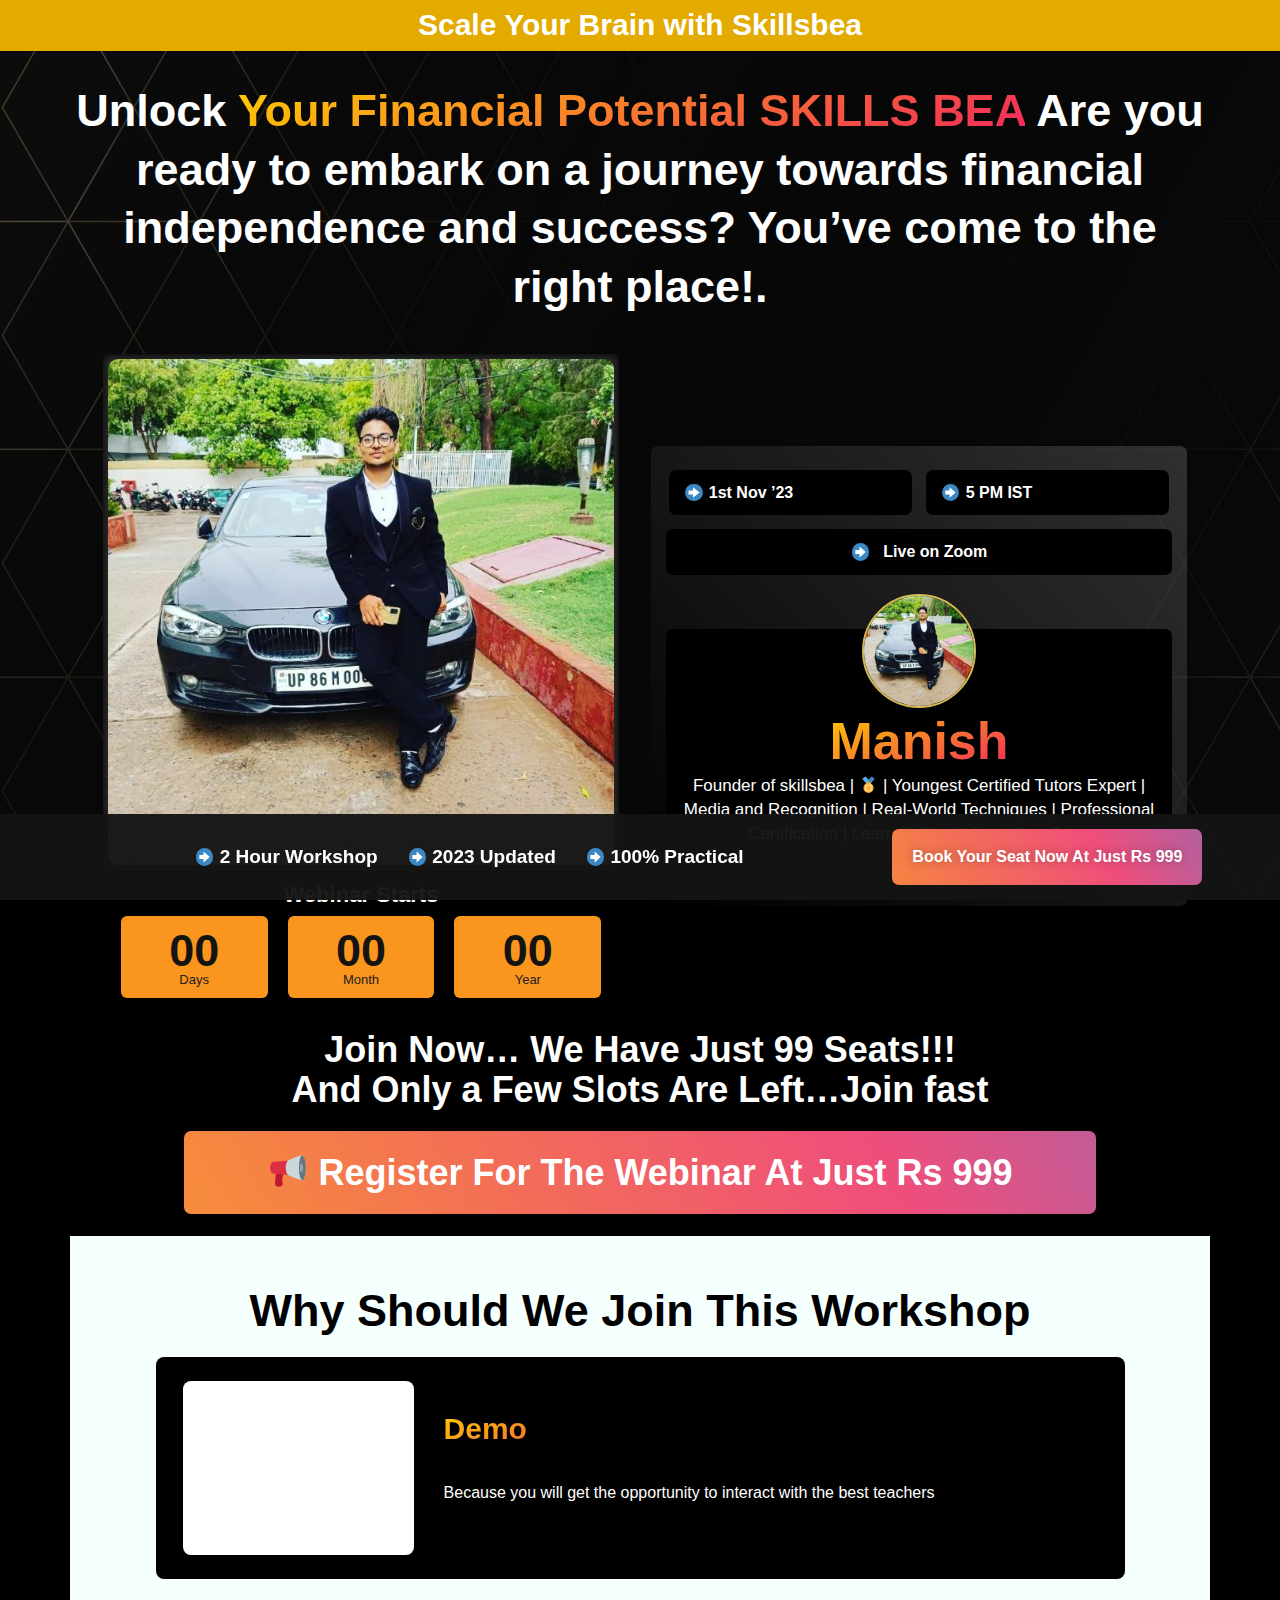
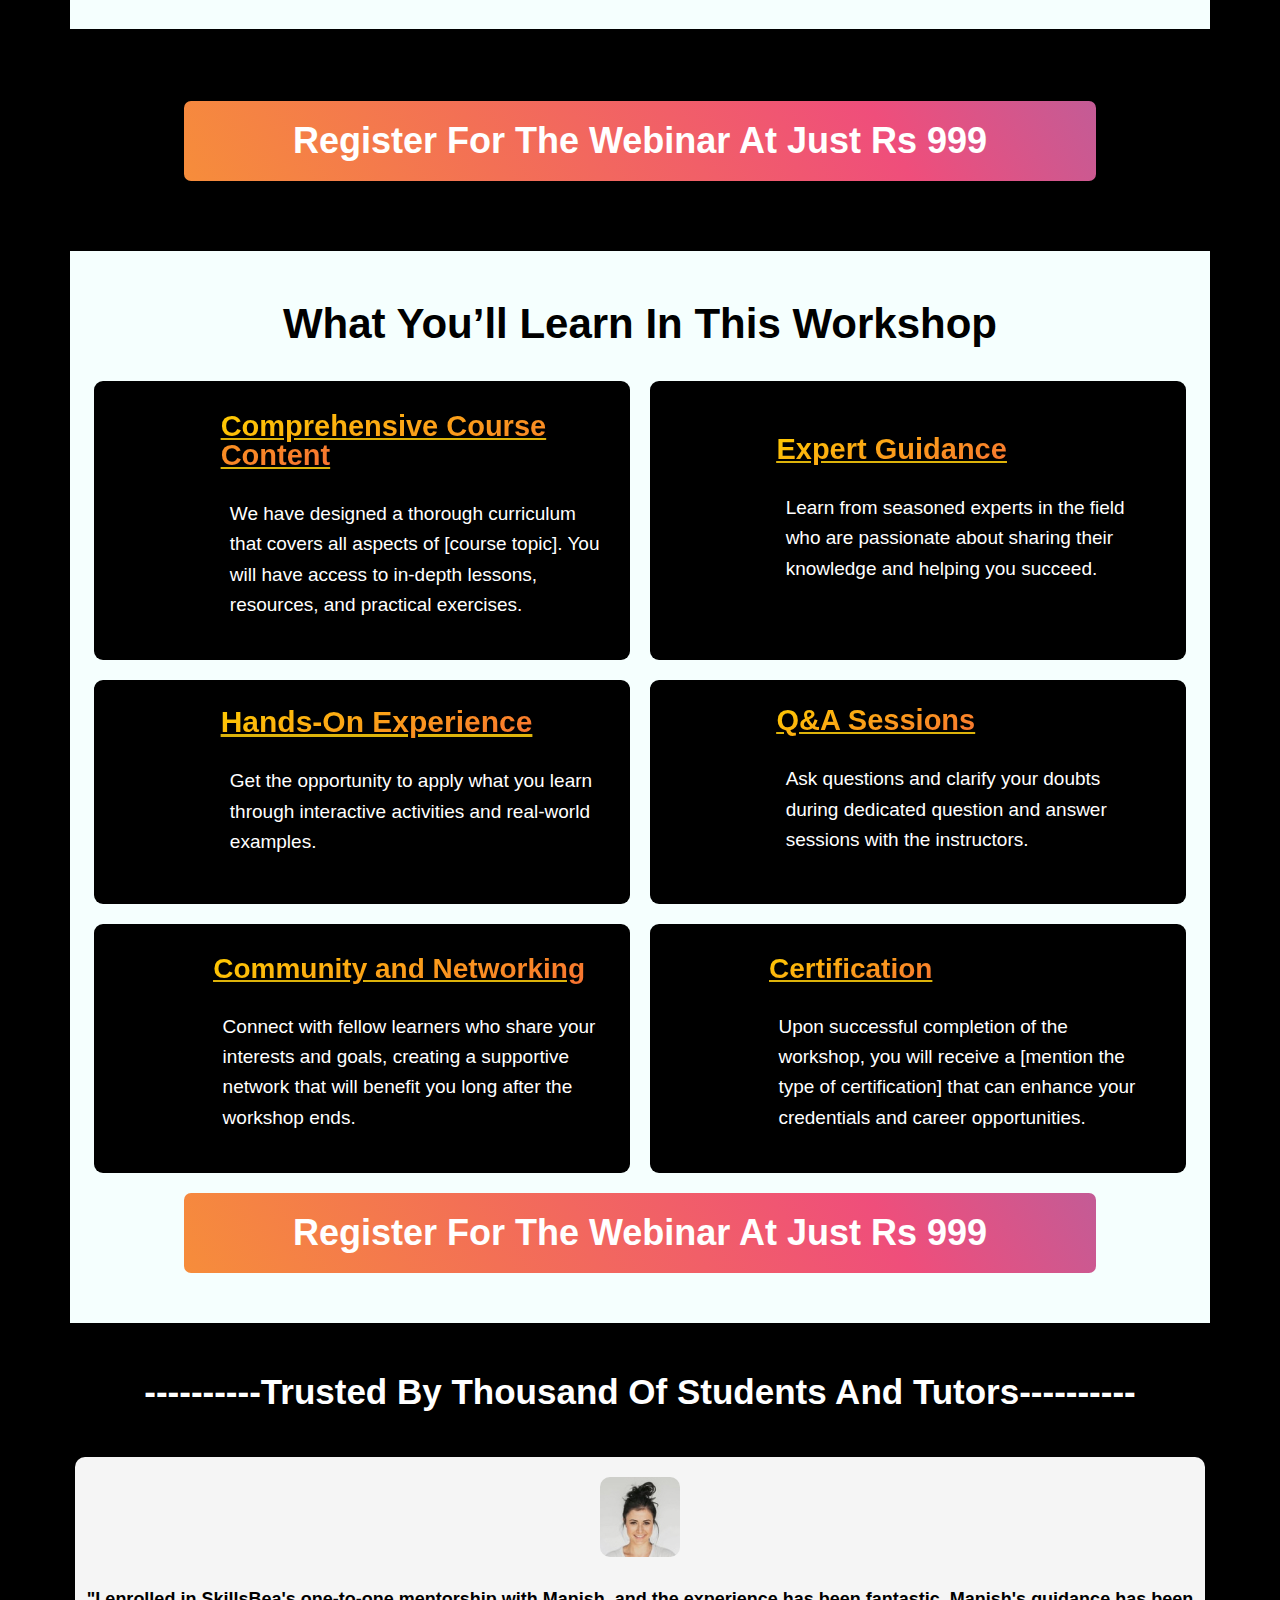
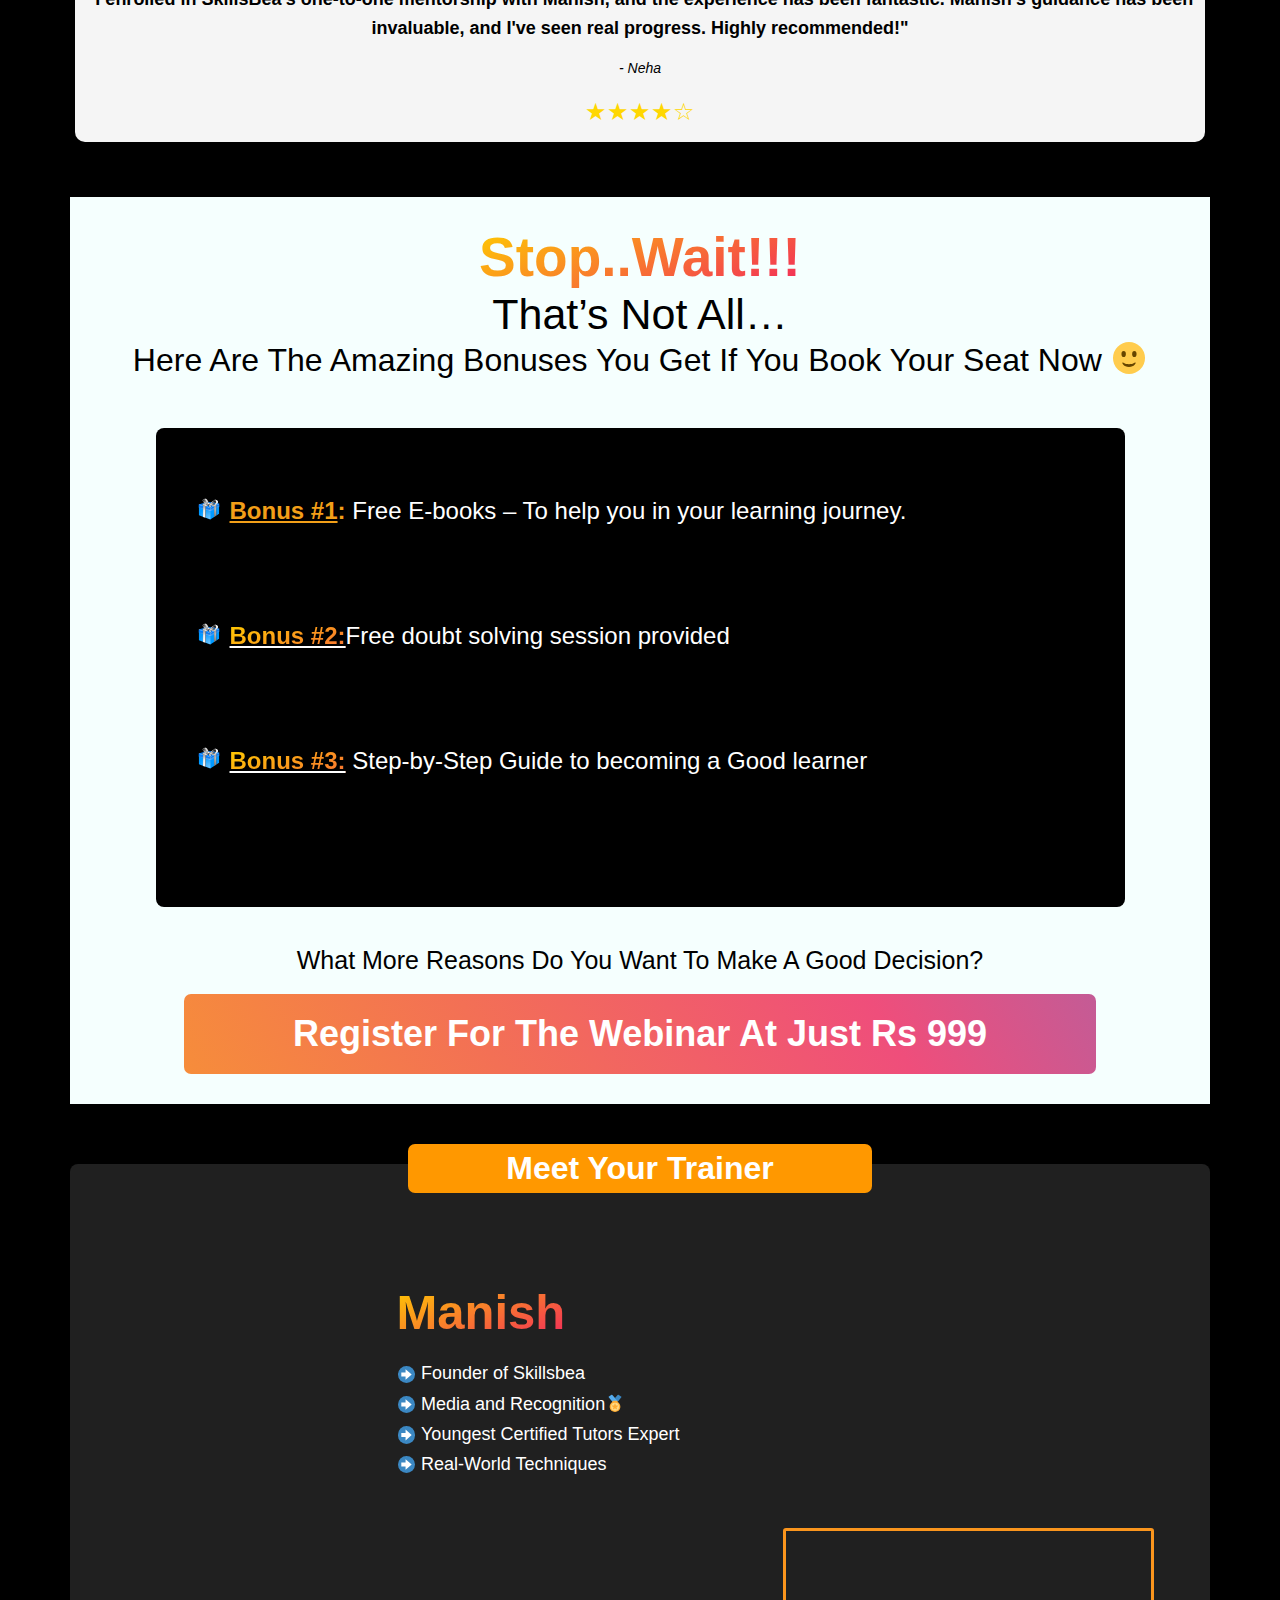
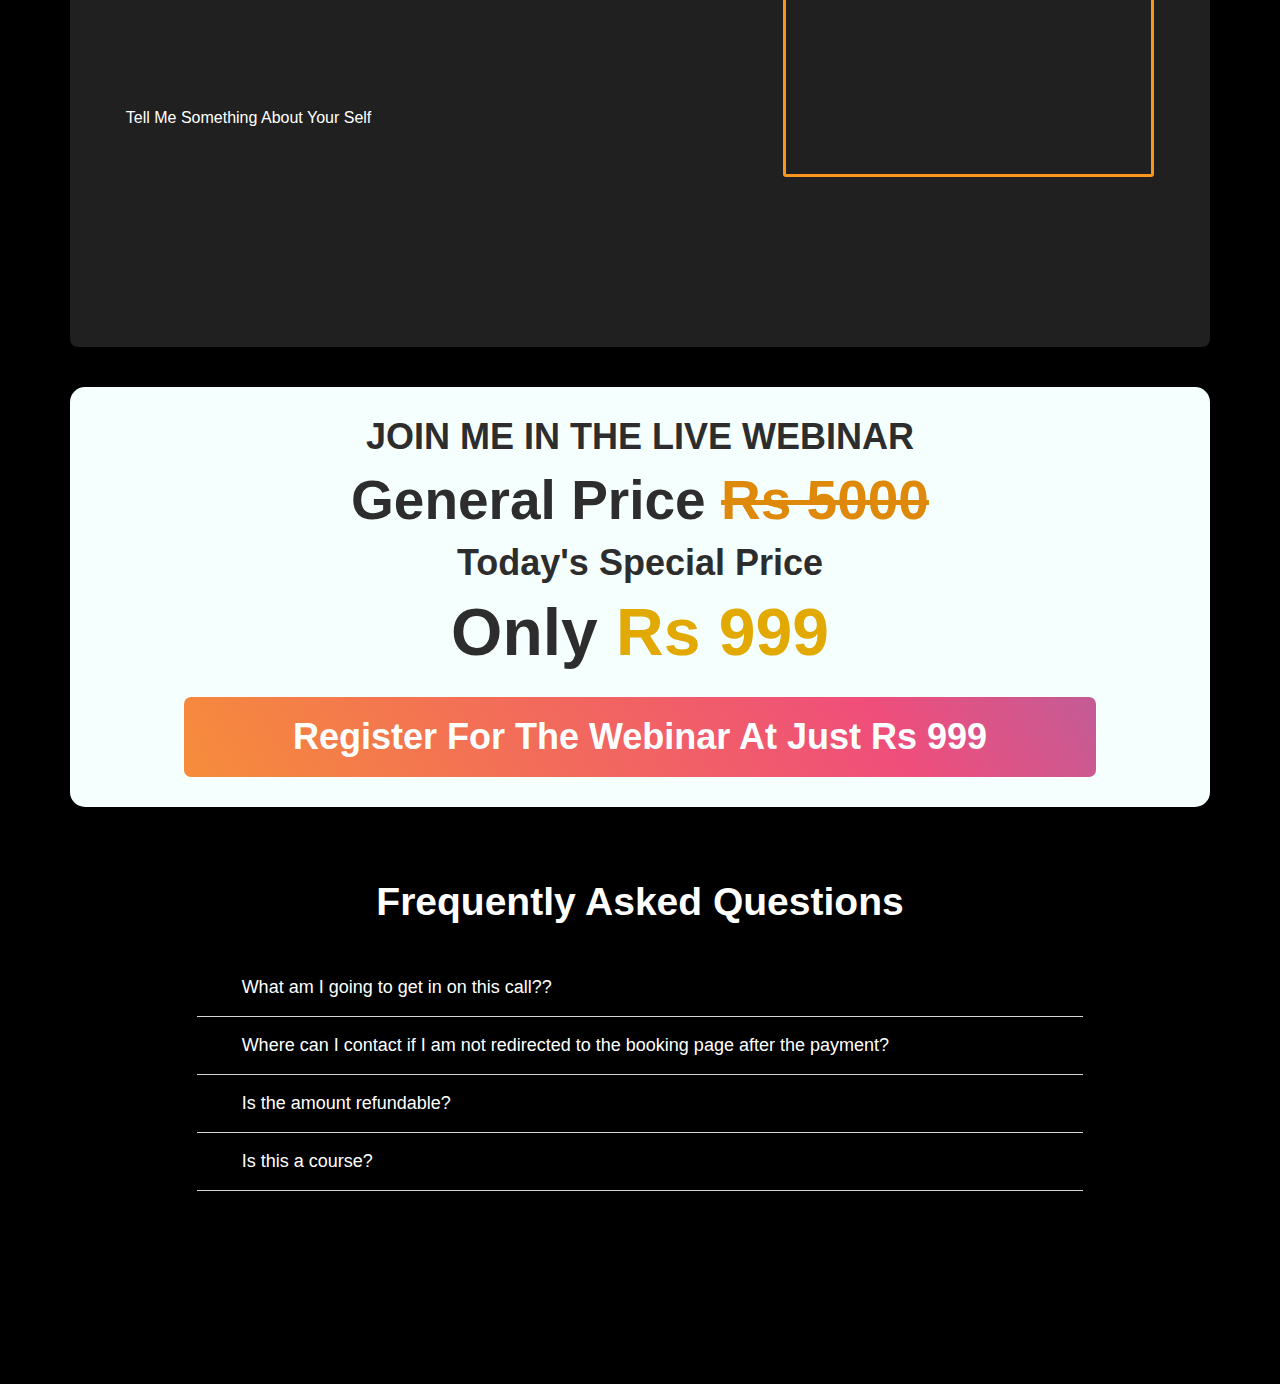
==== commit e88a0b19: "Update index.html" ====
--- a/tr/index.html
+++ b/tr/index.html
@@ -90,7 +90,7 @@
 				<div class="elementor-widget-container">
 			<style>
 .elementor-heading-title{padding:0;margin:0;line-height:1}.elementor-widget-heading .elementor-heading-title[class*=elementor-size-]>a{color:inherit;font-size:inherit;line-height:inherit}.elementor-widget-heading .elementor-heading-title.elementor-size-small{font-size:15px}.elementor-widget-heading .elementor-heading-title.elementor-size-medium{font-size:19px}.elementor-widget-heading .elementor-heading-title.elementor-size-large{font-size:29px}.elementor-widget-heading .elementor-heading-title.elementor-size-xl{font-size:39px}.elementor-widget-heading .elementor-heading-title.elementor-size-xxl{font-size:59px}</style><h2 class="elementor-heading-title elementor-size-default">
-———— Scale Your Brain with Skillsbea ————
+ Scale Your Brain with Skillsbea 
 </h2>		</div>
 				</div>
 				<div class="elementor-element elementor-element-191fef10 elementor-widget elementor-widget-html" data-id="191fef10" data-element_type="widget" data-widget_type="html.default">
@@ -1042,4 +1042,4 @@
 	
 
 
-<script src="./file/swiper.min.js.download"></script></body></html>+<script src="./file/swiper.min.js.download"></script></body></html>
